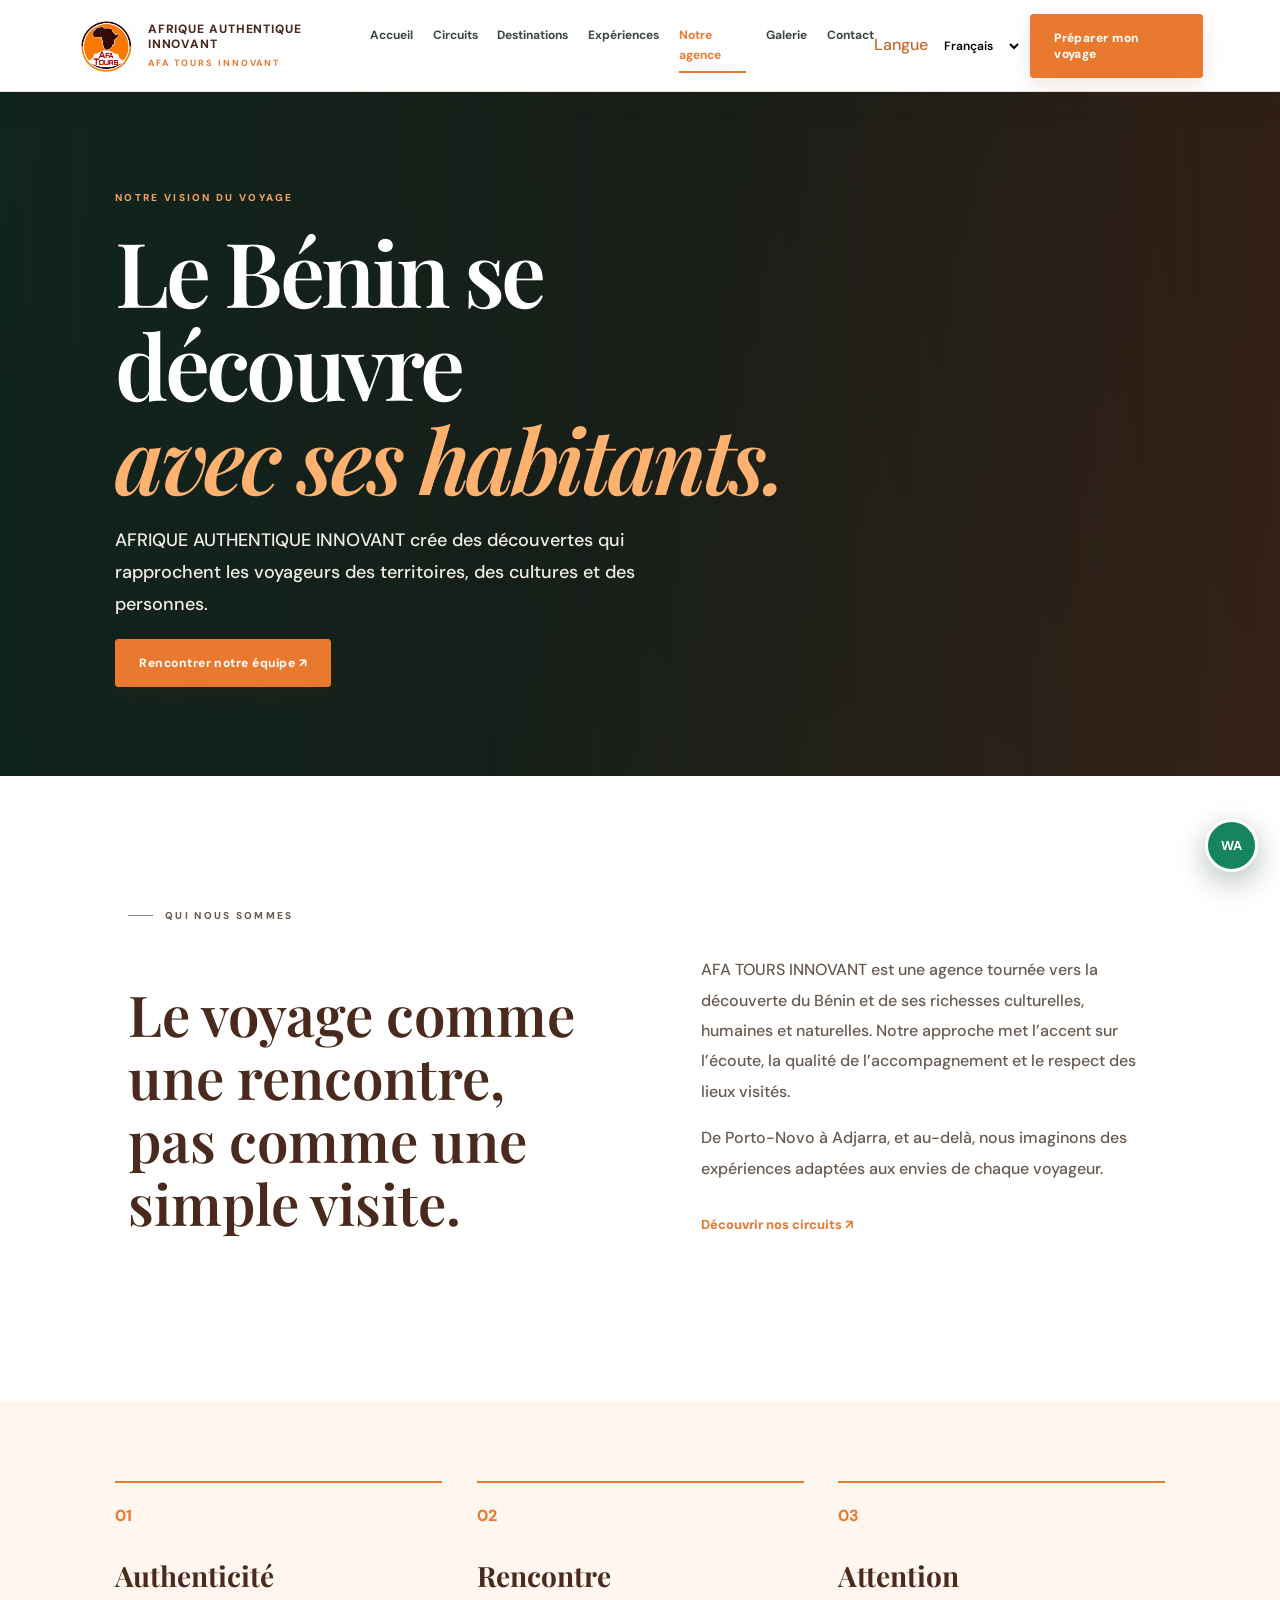
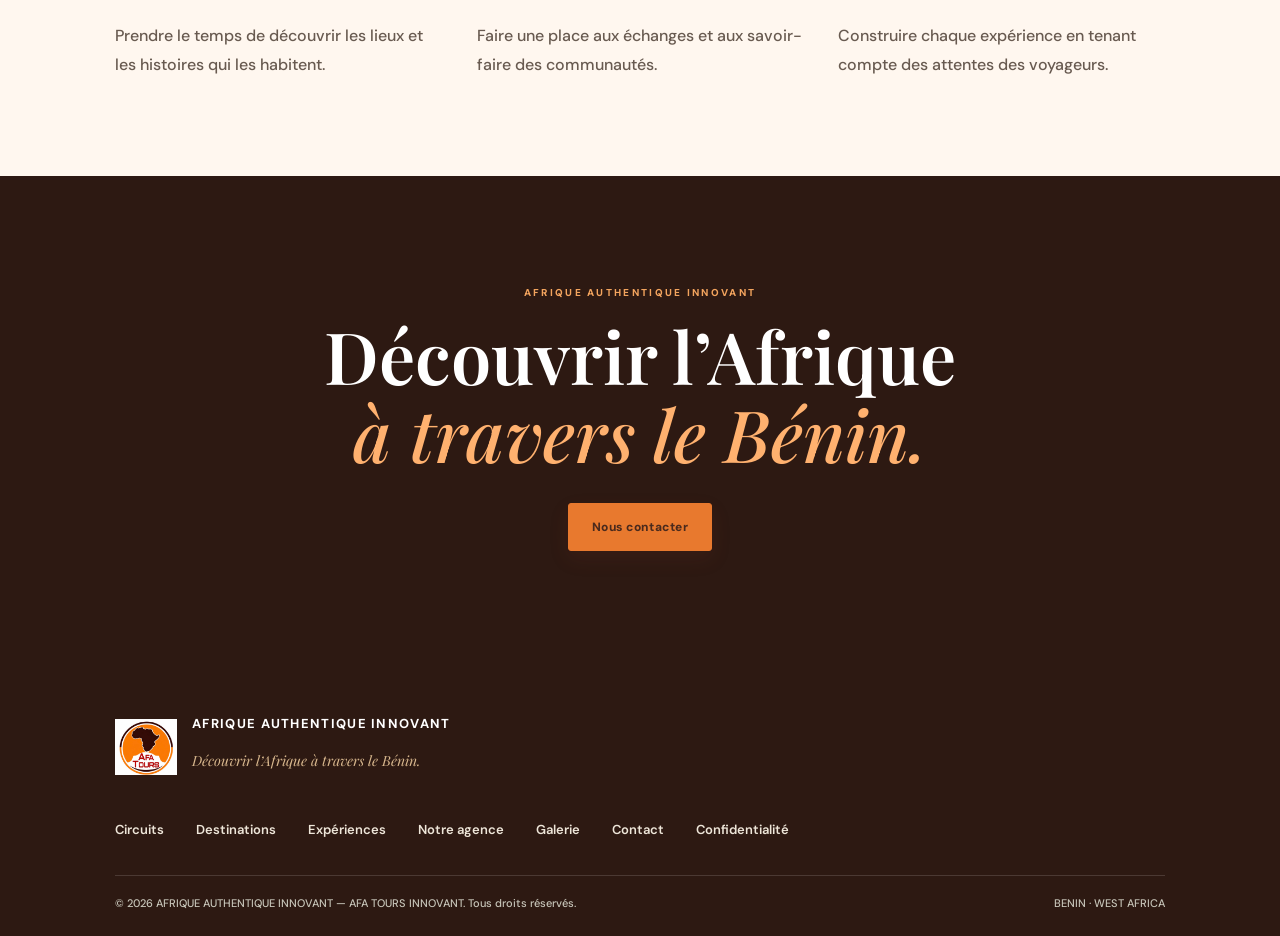
==== about.html @ e7e1a615 "Add persistent language selector to public pages" ====
<!doctype html><html lang="fr"><head><meta charset="utf-8"><meta name="viewport" content="width=device-width,initial-scale=1"><title>Notre agence | AFA TOURS INNOVANT</title><link rel="icon" href="afa-tours-logo.jpg"><link href="https://fonts.googleapis.com/css2?family=DM+Sans:wght@400;500;600;700;800&family=Playfair+Display:wght@500;600;700;800&display=swap" rel="stylesheet"><link rel="stylesheet" href="styles.css"></head><body><header class="site-header"><a class="brand" href="index.html"><img src="afa-tours-logo.jpg" alt="Logo AFRIQUE AUTHENTIQUE INNOVANT"><span><b>AFRIQUE AUTHENTIQUE INNOVANT</b><small>AFA TOURS INNOVANT</small></span></a><button class="menu-toggle" aria-label="Ouvrir le menu" aria-expanded="false">☰</button><nav class="main-nav"><a href="index.html">Accueil</a><a href="circuits.html" >Circuits</a><a href="destinations.html" >Destinations</a><a href="experiences.html" >Expériences</a><a href="about.html" class="active">Notre agence</a><a href="gallery.html" >Galerie</a><a href="contact.html" >Contact</a></nav><div class="header-actions"><label class="language-label" for="language">Langue</label><select id="language" aria-label="Choisir la langue"><option value="fr">Français</option><option value="en">English</option><option value="de">Deutsch</option><option value="es">Español</option><option value="pt">Português</option></select><a class="button button-small" href="contact.html#booking">Préparer mon voyage</a></div></header><main><section class="inner-hero about-hero"><div class="inner-hero-image" style="background-image:url('https://images.unsplash.com/photo-1523805009345-7448845a9e53?auto=format&fit=crop&w=2000&q=90')"></div><div class="inner-hero-overlay"></div><div class="inner-hero-content"><p class="eyebrow">NOTRE VISION DU VOYAGE</p><h1>Le Bénin se découvre<br><em>avec ses habitants.</em></h1><p>AFRIQUE AUTHENTIQUE INNOVANT crée des découvertes qui rapprochent les voyageurs des territoires, des cultures et des personnes.</p><a class="button" href="contact.html">Rencontrer notre équipe ↗</a></div></section><section class="about-story"><div><p class="section-kicker">QUI NOUS SOMMES</p><h2>Le voyage comme une rencontre, pas comme une simple visite.</h2></div><div><p>AFA TOURS INNOVANT est une agence tournée vers la découverte du Bénin et de ses richesses culturelles, humaines et naturelles. Notre approche met l’accent sur l’écoute, la qualité de l’accompagnement et le respect des lieux visités.</p><p>De Porto-Novo à Adjarra, et au-delà, nous imaginons des expériences adaptées aux envies de chaque voyageur.</p><a class="text-link" href="circuits.html">Découvrir nos circuits ↗</a></div></section><section class="values-band"><article><span>01</span><h3>Authenticité</h3><p>Prendre le temps de découvrir les lieux et les histoires qui les habitent.</p></article><article><span>02</span><h3>Rencontre</h3><p>Faire une place aux échanges et aux savoir-faire des communautés.</p></article><article><span>03</span><h3>Attention</h3><p>Construire chaque expérience en tenant compte des attentes des voyageurs.</p></article></section><section class="closing-banner"><p class="eyebrow">AFRIQUE AUTHENTIQUE INNOVANT</p><h2>Découvrir l’Afrique<br><em>à travers le Bénin.</em></h2><a class="button button-light" href="contact.html">Nous contacter</a></section></main><footer class="footer"><div class="footer-brand"><img src="afa-tours-logo.jpg" alt="Logo AFA TOURS"><div><b>AFRIQUE AUTHENTIQUE INNOVANT</b><p>Découvrir l’Afrique à travers le Bénin.</p></div></div><div class="footer-links"><a href="circuits.html">Circuits</a><a href="destinations.html">Destinations</a><a href="experiences.html">Expériences</a><a href="about.html">Notre agence</a><a href="gallery.html">Galerie</a><a href="contact.html">Contact</a><a href="confidentialite.html">Confidentialité</a></div><div class="footer-bottom"><span>© 2026 AFRIQUE AUTHENTIQUE INNOVANT — AFA TOURS INNOVANT. Tous droits réservés.</span><span>BENIN · WEST AFRICA</span></div></footer><a class="floating-whatsapp" href="https://wa.me/2290197165646" target="_blank" rel="noopener" aria-label="WhatsApp">WA</a><script src="language.js"></script><script src="site.js"></script></body></html>
---- styles.css ----
@import url('https://fonts.googleapis.com/css2?family=DM+Sans:wght@400;500;600;700;800&family=Playfair+Display:wght@600;700;800&display=swap');
:root{--orange:#EA8032;--brown:#2F0E09;--red:#B51D27;--cream:#FFF8F0;--ink:#241b17;--muted:#756b64;--line:#eadfd3;--serif:'DM Serif Display',Georgia,serif;--sans:'Manrope',Arial,sans-serif}*{box-sizing:border-box}html{scroll-behavior:smooth}body{margin:0;color:var(--ink);font-family:var(--sans);background:#fff}a{color:inherit;text-decoration:none}.site-header{height:88px;padding:0 6.5%;display:flex;align-items:center;justify-content:space-between;background:#fff;position:sticky;top:0;z-index:20;box-shadow:0 5px 25px #30150a0b}.brand{display:flex;align-items:center;gap:10px}.brand img{width:57px;height:57px;object-fit:contain;border-radius:50%}.brand span{display:grid;line-height:1.05;color:var(--brown);letter-spacing:.07em}.brand b{font-size:15px}.brand small{font-size:10px;color:var(--red);letter-spacing:.24em;margin-top:5px}.main-nav{display:flex;gap:27px;font-size:13px;font-weight:600}.main-nav a:hover,.footer a:hover{color:var(--orange)}.header-actions{display:flex;align-items:center;gap:8px}.header-actions select{border:0;background:#fff;font:600 12px var(--sans);padding:9px 4px;max-width:105px}.language-label{color:var(--orange)}.button{display:inline-flex;justify-content:center;align-items:center;padding:15px 22px;background:var(--orange);color:#fff;border:1px solid var(--orange);font:700 12px var(--sans);letter-spacing:.04em;transition:.2s;cursor:pointer}.button:hover{background:var(--brown);border-color:var(--brown);transform:translateY(-2px)}.button-small{padding:12px 17px}.button-ghost{background:transparent;border-color:#ffffffa8;color:#fff}.button-ghost:hover{color:#fff}.menu-toggle{display:none;background:none;border:0;font-size:25px}.hero{min-height:650px;position:relative;display:flex;align-items:center;padding:80px 9%;color:white;background:#47251a url('https://images.unsplash.com/photo-1516026672322-bc52d61a55d5?auto=format&fit=crop&w=2000&q=85') center 48%/cover no-repeat}.hero-shade{position:absolute;inset:0;background:linear-gradient(90deg,rgba(37,13,7,.88) 0%,rgba(43,19,9,.66) 48%,rgba(43,19,9,.1) 100%)}.hero-content{position:relative;max-width:690px}.eyebrow,.section-kicker{font-size:10px;font-weight:700;letter-spacing:.22em;color:var(--orange)}.hero h1{font:600 clamp(44px,6.4vw,78px)/1.08 var(--serif);margin:22px 0}.hero h1 em,h2 em{font-weight:500;color:var(--orange)}.hero-copy{font-size:16px;line-height:1.8;color:#f4e9df;max-width:520px}.hero-buttons{display:flex;gap:12px;flex-wrap:wrap;margin-top:30px}.hero-note{display:flex;align-items:center;gap:10px;margin-top:42px;font-size:11px;color:#f2dfcf}.dot{width:7px;height:7px;border-radius:50%;background:var(--orange)}.hero-stamp{position:absolute;right:9%;bottom:50px;border:1px solid #ffffff7a;border-radius:50%;width:116px;height:116px;display:flex;flex-direction:column;align-items:center;justify-content:center;transform:rotate(9deg);font-size:13px;letter-spacing:.12em}.hero-stamp b{color:var(--orange);font-size:17px}.hero-stamp small{font-size:8px}.trust-strip{display:flex;justify-content:center;gap:9%;padding:25px 5%;background:var(--brown);color:#fff}.trust-strip div{display:flex;align-items:center;gap:12px;font-size:12px}.trust-strip strong{color:var(--orange);font:italic 22px var(--serif)}.section{padding:105px 9%}.intro{background:var(--cream)}.intro-grid{display:grid;grid-template-columns:1.1fr .9fr;gap:10%;align-items:center;margin-top:22px}.intro h2,.section h2,.experience-copy h2,.booking-intro h2{font:600 clamp(34px,4vw,51px)/1.18 var(--serif);margin:0}.intro-grid p,.section-heading>p,.experience-copy p,.booking-intro>p{font-size:14px;line-height:1.9;color:var(--muted)}.text-link{display:inline-flex;align-items:center;gap:18px;font-size:12px;font-weight:700;color:var(--red);margin-top:14px}.text-link span{font-size:18px}.tours-section{background:#fff}.section-heading{display:flex;justify-content:space-between;align-items:end;gap:30px;margin-bottom:38px}.section-heading h2{margin-top:14px}.section-heading>p{max-width:330px;margin-bottom:4px}.tour-grid{display:grid;grid-template-columns:repeat(3,1fr);gap:22px}.tour-card{background:#fff;border:1px solid var(--line);transition:.25s}.tour-card:hover{transform:translateY(-6px);box-shadow:0 18px 40px #381b1012}.tour-image{height:245px;background-size:cover;background-position:center;position:relative}.image-porto{background-image:url('https://images.unsplash.com/photo-1518005020951-eccb494ad742?auto=format&fit=crop&w=900&q=80')}.image-adjarra{background-image:url('https://images.unsplash.com/photo-1500375592092-40eb2168fd21?auto=format&fit=crop&w=900&q=80')}.image-benin{background-image:url('https://images.unsplash.com/photo-1516026672322-bc52d61a55d5?auto=format&fit=crop&w=900&q=80')}.image-label{position:absolute;bottom:15px;left:16px;background:var(--orange);color:white;padding:8px 12px;font-size:9px;font-weight:700;letter-spacing:.15em}.tour-info{padding:25px}.tour-meta{font-size:9px;color:var(--red);font-weight:700;letter-spacing:.15em}.tour-info h3{font:600 23px/1.25 var(--serif);margin:12px 0}.tour-info p{font-size:12px;line-height:1.8;color:var(--muted);min-height:66px}.notice{font-size:11px;color:#8c8178;margin-top:24px}.experience-band{display:grid;grid-template-columns:1fr 1fr;background:var(--brown);color:#fff;min-height:480px}.experience-photo{background:url('https://images.unsplash.com/photo-1516026672322-bc52d61a55d5?auto=format&fit=crop&w=1200&q=85') center/cover}.experience-copy{padding:85px 12%;align-self:center}.experience-copy h2{margin:18px 0}.experience-copy p{color:#e6d7cc;margin-bottom:28px}.button-light{background:#fff;color:var(--brown);border-color:#fff}.gallery-section{background:var(--cream)}.gallery-grid{display:grid;grid-template-columns:1.2fr .8fr 1fr 1fr;grid-template-rows:210px;gap:13px}.gallery-tile{background-size:cover;background-position:center;position:relative;min-height:200px}.gallery-tile:after{content:'';position:absolute;inset:45% 0 0;background:linear-gradient(transparent,#1d0d08a8)}.gallery-tile span{position:absolute;bottom:15px;left:15px;color:white;font-size:9px;letter-spacing:.13em;z-index:1}.gallery-one{background-image:url('https://images.unsplash.com/photo-1518005020951-eccb494ad742?auto=format&fit=crop&w=700&q=80')}.gallery-two{background-image:url('https://images.unsplash.com/photo-1500375592092-40eb2168fd21?auto=format&fit=crop&w=700&q=80')}.gallery-three{background-image:url('https://images.unsplash.com/photo-1516026672322-bc52d61a55d5?auto=format&fit=crop&w=700&q=80')}.gallery-four{background-image:url('https://images.unsplash.com/photo-1523805009345-7448845a9e53?auto=format&fit=crop&w=700&q=80')}.booking-section{display:grid;grid-template-columns:.9fr 1.1fr;gap:9%;padding:100px 9%;background:#fff}.booking-intro h2{margin:18px 0}.contact-lines{display:grid;gap:11px;margin-top:30px;font-size:13px;font-weight:600}.contact-lines a:hover{color:var(--red)}.booking-form{padding:34px;background:var(--cream);border:1px solid var(--line)}.booking-form h3{font:600 25px var(--serif);margin:0 0 25px}.booking-form label{display:grid;gap:8px;margin-bottom:17px;font-size:11px;font-weight:700}.form-row{display:grid;grid-template-columns:1fr 1fr;gap:14px}.booking-form input,.booking-form select,.booking-form textarea{width:100%;padding:13px;border:1px solid #e6d9cc;background:#fff;font:12px var(--sans);color:var(--ink);border-radius:0}.booking-form input:focus,.booking-form textarea:focus,.booking-form select:focus{outline:1px solid var(--orange)}.submit-button{width:100%;margin:3px 0 13px}.booking-form>small{font-size:10px;line-height:1.6;color:var(--muted)}.footer{background:#210c07;color:#fff;padding:48px 9% 20px}.footer-brand{display:flex;align-items:center;gap:15px}.footer-brand img{width:62px;height:62px;object-fit:contain;border-radius:50%}.footer-brand b{font-size:13px;letter-spacing:.1em}.footer-brand p{font:italic 14px var(--serif);color:#e6c9b5}.footer-links{display:flex;gap:25px;margin:35px 0;font-size:11px}.footer-bottom{border-top:1px solid #ffffff25;padding-top:18px;display:flex;justify-content:space-between;color:#bba99d;font-size:10px}.floating-whatsapp{position:fixed;right:22px;bottom:22px;z-index:15;background:#168b54;color:#fff;width:53px;height:53px;border-radius:50%;display:grid;place-items:center;font-size:13px;font-weight:700;box-shadow:0 5px 18px #0003;border:3px solid #fff}
@media(max-width:900px){.main-nav{gap:13px;font-size:11px}.site-header{padding:0 4%}.section,.booking-section{padding:75px 6%}.hero{padding:70px 7%;min-height:590px}.tour-grid{gap:13px}.tour-info{padding:18px}.tour-info h3{font-size:20px}.gallery-grid{grid-template-columns:1fr 1fr;grid-template-rows:180px 180px}.booking-section{gap:5%}}
@media(max-width:680px){.site-header{height:72px;padding:0 5%}.brand img{width:46px;height:46px}.brand b{font-size:13px}.menu-toggle{display:block;margin-left:auto;margin-right:12px}.main-nav{display:none;position:absolute;top:72px;left:0;right:0;background:#fff;padding:20px 6%;box-shadow:0 12px 20px #0001;flex-direction:column;gap:18px}.main-nav.open{display:flex}.header-actions{gap:4px}.header-actions select{max-width:78px;font-size:10px}.header-actions .button{display:none}.hero{min-height:620px;padding:65px 7%;background-position:58% center}.hero-shade{background:linear-gradient(90deg,rgba(37,13,7,.88),rgba(43,19,9,.43))}.hero h1{font-size:49px}.hero-copy{font-size:14px}.hero-stamp{width:83px;height:83px;right:7%;bottom:22px;font-size:10px}.hero-stamp small{font-size:6px}.trust-strip{gap:14px;justify-content:space-around;padding:20px 4%}.trust-strip div{gap:6px;font-size:9px;max-width:105px}.trust-strip strong{font-size:17px}.section{padding:70px 6%}.intro-grid,.booking-section,.experience-band{grid-template-columns:1fr}.intro-grid{gap:15px}.section-heading{display:block}.section-heading>p{margin-top:15px}.tour-grid{grid-template-columns:1fr}.tour-image{height:230px}.tour-info p{min-height:0}.experience-photo{min-height:260px}.experience-copy{padding:55px 7%}.gallery-grid{grid-template-rows:155px 155px;gap:9px}.booking-section{padding:70px 6%;gap:35px}.booking-form{padding:23px}.form-row{grid-template-columns:1fr;gap:0}.footer{padding:40px 6% 20px}.footer-bottom{gap:15px;flex-direction:column}.footer-links{flex-wrap:wrap}.hero-buttons .button{padding:13px 15px;font-size:10px}}

/* AFA V2 — editorial identity, inspired by Beninese craft and architecture */
.site-header{border-bottom:1px solid #eadfd3}.brand{gap:13px}.brand img{border-radius:0;width:62px;height:62px}.brand b{font-size:12px;letter-spacing:.11em}.brand small{font-size:9px;letter-spacing:.12em;color:var(--orange)}
.hero{min-height:690px;background-position:center 43%;}.hero:before{content:'AFA / BÉNIN';position:absolute;right:7%;top:45px;color:#fff9;font:700 10px var(--sans);letter-spacing:.35em;writing-mode:vertical-rl}.hero h1{font-size:clamp(48px,7vw,92px);letter-spacing:-.045em}.hero h1 em{color:#f2a15e}.section-kicker{color:#9f4028}.button{border-radius:2px}.tour-card{border:0;border-bottom:2px solid var(--orange);background:#fffaf5}.tour-image{height:275px}.tour-info{padding:27px 25px 30px}.tour-info h3{font-size:26px}.experience-band{border-top:7px solid var(--orange)}.gallery-tile{outline:1px solid #fff8;outline-offset:-7px}.booking-form{box-shadow:12px 12px 0 #eadfd3}.booking-no-account{font-size:12px;color:var(--muted);margin:-12px 0 22px}.footer-brand img{border-radius:0}
@media(max-width:680px){.brand img{width:43px;height:43px}.brand b{font-size:10px}.brand small{font-size:8px;letter-spacing:.06em}.hero{min-height:650px}.hero h1{font-size:clamp(44px,12vw,60px)}.booking-form{box-shadow:7px 7px 0 #eadfd3}}

.form-feedback{padding:12px;background:#fff;border-left:3px solid var(--orange);font-size:13px;line-height:1.6;margin:12px 0;color:var(--ink)}.form-feedback[hidden]{display:none}.contribution-form{max-width:760px;margin:35px auto 0}.community-section{background:var(--cream)}.review-grid{display:grid;grid-template-columns:repeat(auto-fit,minmax(230px,1fr));gap:16px}.review-card{background:#fff;padding:24px;border:1px solid var(--line)}.review-stars{color:var(--orange);letter-spacing:.15em}.review-card h3{font:22px var(--serif);margin:10px 0}.review-card p{font-size:13px;line-height:1.8;color:var(--muted)}.review-card small{font-size:11px;font-weight:700}.consent-line{display:flex!important;grid-template-columns:20px 1fr!important;align-items:start;gap:10px!important;line-height:1.6}.consent-line input{width:17px!important;margin:0!important}.media-section{background:#fff}


/* AFA — typographic and editorial refinement */
:root{--sans:'DM Sans',Arial,sans-serif;--serif:'Playfair Display',Georgia,serif;--ink:#241711;--muted:#66594f;--line:#dfd0c1;--cream:#fbf4eb;--orange:#c66a2b;--red:#9d2924;--brown:#29130d}
body{font-family:var(--sans);font-size:16px;font-weight:500;line-height:1.65;color:var(--ink);-webkit-font-smoothing:antialiased}
.main-nav{font-size:14px;font-weight:700;gap:25px}
.brand b{font-size:13px;font-weight:800}.brand small{font-weight:800}
.button{font-size:13px;font-weight:800;letter-spacing:.015em;padding:15px 24px}
.eyebrow,.section-kicker{font-size:11px;font-weight:800;letter-spacing:.16em}
.hero h1{font-weight:700;letter-spacing:-.035em;line-height:1.04}
.hero-copy{font-size:18px;font-weight:500;line-height:1.75}
.intro h2,.section h2,.experience-copy h2,.booking-intro h2{font-weight:700;letter-spacing:-.025em;line-height:1.12}
.intro-grid p,.section-heading>p,.experience-copy p,.booking-intro>p{font-size:16px;font-weight:500;line-height:1.8;color:#55483f}
.tour-info h3{font-weight:700;font-size:25px;line-height:1.22}
.tour-info p{font-size:14px;font-weight:500;line-height:1.75;color:#5e5148}
.text-link{font-size:13px;font-weight:800}
.booking-form label{font-size:13px;font-weight:700}
.booking-form input,.booking-form select,.booking-form textarea{font:15px var(--sans);font-weight:500;padding:14px 15px}
.booking-form h3{font-size:27px;font-weight:700}
.booking-form>small{font-size:12px}
.footer-links{font-size:13px;font-weight:600}
.footer-bottom{font-size:11px}
.section{padding-top:112px;padding-bottom:112px}
.tour-card{border:1px solid #e5d6c8;border-bottom:3px solid var(--orange);box-shadow:0 7px 24px #31170d0a}
.tour-card:hover{box-shadow:0 16px 34px #31170d18}
.hero-shade{background:linear-gradient(90deg,rgba(30,13,8,.88),rgba(30,13,8,.62) 52%,rgba(30,13,8,.14))}
.reviews-heading{display:flex;align-items:end;justify-content:space-between;gap:30px;margin-bottom:34px}
.reviews-heading h2{font-size:clamp(36px,4vw,54px);margin:13px 0 10px}
.reviews-intro{max-width:640px;font-size:16px;line-height:1.75;color:#5d5047;margin:0}
.review-open-button{flex-shrink:0;gap:18px}
.reviews-overview{display:flex;align-items:center;justify-content:space-between;gap:20px;padding:24px 0;border-top:1px solid #d9c8b8;border-bottom:1px solid #d9c8b8;margin-bottom:28px}
.reviews-score{display:flex;align-items:center;gap:18px}
.reviews-score>strong{font:700 42px/1 var(--serif);color:var(--brown)}
.review-stars-large{font-size:21px;letter-spacing:3px;color:#c66a2b;line-height:1.25}
#reviewCount{font-size:13px;color:#66594f;font-weight:600}
.reviews-trust{font-size:13px;color:#66594f;font-weight:600}
.review-grid{display:grid;grid-template-columns:repeat(3,minmax(0,1fr));gap:18px}
.review-card{background:#fff;border:1px solid #e4d8cd;padding:25px 25px 23px;box-shadow:0 5px 18px #29130d08;min-height:230px;display:flex;flex-direction:column}
.review-card .review-stars{font-size:17px;letter-spacing:3px;color:#c66a2b}
.review-card h3{font:700 21px/1.3 var(--serif);margin:13px 0 8px;color:#2c1a12}
.review-card p{font-size:15px;line-height:1.75;color:#4e423a;margin:0 0 20px;white-space:pre-line}
.review-card small{font-size:12px;font-weight:700;color:#6b5a4e;margin-top:auto}
.reviews-empty{grid-column:1/-1;padding:32px 0;color:#6b5a4e;font-size:15px}
.review-dialog{width:min(640px,calc(100% - 28px));max-height:90vh;overflow:auto;border:0;padding:0;background:#fff;color:var(--ink);box-shadow:0 28px 90px #160a0670}
.review-dialog::backdrop{background:#1a0c08b8;backdrop-filter:blur(3px)}
.review-dialog-head{display:flex;justify-content:space-between;align-items:start;padding:28px 32px 20px;border-bottom:1px solid #e7ddd4;background:#fcf7f1}
.review-dialog-head h3{font:700 29px/1.2 var(--serif);margin:9px 0 0}
.dialog-close{border:0;background:transparent;font-size:30px;line-height:1;cursor:pointer;color:#4d3a30}
.review-compose{padding:25px 32px 32px}
.review-prompt{font-size:15px;font-weight:700;margin:0 0 12px}
.rating-picker{display:flex;gap:8px;margin:0 0 23px}
.rating-star{border:0;background:transparent;color:#cfc4ba;font-size:35px;line-height:1;cursor:pointer;padding:2px;transition:color .12s,transform .12s}
.rating-star.active,.rating-star:hover{color:#c66a2b}
.rating-star:hover{transform:scale(1.12)}
.review-compose label{display:grid;gap:7px;margin:0 0 16px;font-size:13px;font-weight:700}
.review-compose input,.review-compose textarea{width:100%;padding:13px 14px;border:1px solid #d9ccc0;background:#fff;font:15px var(--sans);color:var(--ink);border-radius:0}
.review-compose input:focus,.review-compose textarea:focus{outline:2px solid #c66a2b;outline-offset:1px}
.optional-label{font-size:12px;font-weight:500;color:#786a60}
.review-compose .form-row{gap:14px}
.review-privacy-note{font-size:12px;line-height:1.6;color:#6b5d53;margin:0 0 18px}
.review-submit{width:100%}
@media(max-width:900px){.review-grid{grid-template-columns:repeat(2,minmax(0,1fr))}}
@media(max-width:680px){.section{padding-top:76px;padding-bottom:76px}.hero-copy{font-size:16px}.reviews-heading{display:block}.reviews-heading .button{margin-top:20px}.reviews-overview{align-items:flex-start;flex-direction:column}.review-grid{grid-template-columns:1fr}.review-compose{padding:20px}.review-dialog-head{padding:22px 20px 17px}.review-compose .form-row{grid-template-columns:1fr}.review-card{min-height:0}}

/* Consentement média */
.consent-choice{border:1px solid var(--line);padding:16px 18px;margin:18px 0;background:#fff}
.consent-choice legend{font-size:14px;font-weight:800;padding:0 5px}
.consent-choice>label{display:flex;align-items:center;gap:10px;margin:12px 0 0;font-size:14px;font-weight:600}
.consent-choice input{width:17px!important;height:17px;accent-color:var(--orange);margin:0}
.consent-explanation{font-size:12px;line-height:1.6;color:var(--muted)}
#budgetField[hidden]{display:none}
.media-consent-summary{display:flex;flex-wrap:wrap;gap:9px;margin:18px 0}
.media-consent-summary button{border:1px solid var(--line);background:#fff;padding:10px 14px;font:700 12px var(--sans);cursor:pointer}
.media-consent-summary button:hover{border-color:var(--orange);color:var(--red)}

/* AFA TOURS — immersive multi-page design system */
:root{--forest:#153c35;--forest-deep:#0d2925;--clay:#bd5a3b;--sun:#e3a65a;--sand:#f4eee4;--paper:#fffdf9;--ink:#1e2824;--muted:#66716b;--line:#ded8cd;--sans:'DM Sans',Arial,sans-serif;--serif:'Playfair Display',Georgia,serif}
html{scroll-behavior:smooth;scroll-padding-top:100px}
body{font-family:var(--sans);background:var(--paper);color:var(--ink);font-size:16px;line-height:1.65;overflow-x:hidden}
::selection{background:var(--sun);color:var(--forest-deep)}
.site-header{height:92px;padding:0 clamp(22px,6vw,100px);background:rgba(255,253,249,.94);backdrop-filter:blur(18px);border-bottom:1px solid #d9d1c4;box-shadow:0 8px 35px #102c2510;transition:height .3s,padding .3s}
.brand{gap:13px}.brand img{width:58px;height:58px;object-fit:contain}.brand b{font:800 12px/1.25 var(--sans);letter-spacing:.075em;color:var(--forest)}.brand small{font:800 9px var(--sans);letter-spacing:.22em;color:var(--clay);margin-top:5px}
.main-nav{gap:clamp(12px,1.55vw,26px);font-size:12px;font-weight:700;color:#3b4842}.main-nav a{position:relative;padding:12px 0}.main-nav a:after{content:"";position:absolute;left:0;right:100%;bottom:4px;height:2px;background:var(--clay);transition:right .28s}.main-nav a:hover:after,.main-nav a.active:after{right:0}.main-nav a.active{color:var(--forest)}
.button{background:var(--clay);border-color:var(--clay);border-radius:3px;padding:15px 23px;font:800 12px var(--sans);letter-spacing:.04em;box-shadow:0 8px 20px #8e3c281f;transition:transform .3s,background .3s,box-shadow .3s}.button:hover{background:var(--forest);border-color:var(--forest);transform:translateY(-3px);box-shadow:0 12px 28px #153c3533}.button-light{background:var(--paper);border-color:var(--paper);color:var(--forest)}
.hero{min-height:min(790px,calc(100svh - 92px));padding:clamp(70px,9vw,130px) clamp(26px,9vw,150px);background-position:center 48%;isolation:isolate}.hero-shade{background:linear-gradient(90deg,rgba(9,35,30,.88) 0%,rgba(12,42,36,.66) 47%,rgba(12,42,36,.08) 100%)}.hero-content{max-width:760px;animation:heroEnter 1s cubic-bezier(.2,.7,.2,1) both}.eyebrow,.section-kicker{font:800 10px var(--sans);letter-spacing:.23em;color:var(--sun)}.hero h1{font:600 clamp(52px,7.3vw,104px)/1.03 var(--serif);letter-spacing:-.045em;margin:23px 0 20px}.hero h1 em,.section h2 em,.intro h2 em,.experience-copy h2 em,.booking-intro h2 em{color:var(--sun);font-style:italic}.hero-copy{font-size:clamp(16px,1.35vw,19px);line-height:1.8;max-width:580px;color:#f4eee4}.hero-stamp{border-color:#fff8;right:8%;bottom:8%;animation:slowFloat 7s ease-in-out infinite}.trust-strip{background:var(--forest);padding:27px 7%;gap:clamp(25px,7vw,110px)}.trust-strip strong{color:var(--sun)}.section{padding:clamp(76px,9vw,130px) clamp(24px,9vw,150px)}.intro{background:var(--sand)}.intro h2,.section h2,.experience-copy h2,.booking-intro h2{font:600 clamp(38px,4.5vw,66px)/1.12 var(--serif);letter-spacing:-.035em}.intro-grid p,.section-heading>p,.experience-copy p,.booking-intro>p{font-size:16px;line-height:1.9;color:var(--muted)}
.tours-section{background:var(--paper)}.section-heading h2{margin-top:14px}.tour-grid{gap:24px}.tour-card{overflow:hidden;border:1px solid #e3dbcf;border-bottom:3px solid var(--clay);background:white;box-shadow:0 12px 35px #183b3010;transition:transform .5s cubic-bezier(.2,.7,.2,1),box-shadow .5s}.tour-card:hover{transform:translateY(-10px);box-shadow:0 25px 55px #183b3022}.tour-image{height:290px;overflow:hidden;transition:transform .7s}.tour-card:hover .tour-image{background-size:cover}.image-label{background:var(--forest);font-size:10px;letter-spacing:.18em}.tour-info{padding:28px}.tour-meta{color:var(--clay);font-size:10px}.tour-info h3{font:700 26px/1.2 var(--serif);color:var(--forest)}.tour-info p{font-size:14px;line-height:1.8;color:var(--muted)}
.experience-band{background:var(--forest-deep);border:0;min-height:560px}.experience-photo{background-position:center;position:relative}.experience-photo:after{content:"";position:absolute;inset:0;background:linear-gradient(90deg,transparent,rgba(13,41,37,.2))}.experience-copy{padding:clamp(48px,7vw,100px)}.experience-copy h2{font-size:clamp(42px,5vw,70px)}.gallery-section{background:var(--sand)}.gallery-grid{gap:16px;grid-template-rows:clamp(190px,22vw,300px)}.gallery-tile{overflow:hidden;transition:transform .45s,filter .45s}.gallery-tile:hover{transform:translateY(-6px);filter:saturate(1.12)}.gallery-tile:before{content:"";position:absolute;inset:0;background:linear-gradient(140deg,#153c3500,#153c3540);opacity:0;transition:opacity .35s;z-index:1}.gallery-tile:hover:before{opacity:1}
.booking-section{padding:clamp(75px,9vw,120px) clamp(24px,9vw,150px);background:var(--paper);gap:8%}.booking-form{background:#f7f1e8;border:1px solid #e3d9ca;box-shadow:14px 14px 0 #e8ddcd;padding:clamp(24px,3vw,42px)}.booking-form h3{font:700 30px var(--serif);color:var(--forest)}.booking-form label{font-size:12px}.booking-form input,.booking-form select,.booking-form textarea{border:1px solid #d8cfc1;background:#fff;border-radius:3px;font:14px var(--sans);padding:14px}.booking-form input:focus,.booking-form select:focus,.booking-form textarea:focus{outline:2px solid #bd5a3b55;border-color:var(--clay)}
.footer{background:var(--forest-deep);padding:60px clamp(24px,9vw,150px) 24px}.footer-brand b{font-size:13px;letter-spacing:.1em}.footer-brand p{color:#d9b88e}.footer-links{flex-wrap:wrap;gap:20px 32px}.footer-links a{color:#eee6d9}.footer-bottom{border-color:#ffffff24;color:#c7c5b9}
.floating-whatsapp{background:#16845c;box-shadow:0 10px 30px #0d29254d}
.reading-progress{position:fixed;z-index:100;top:0;left:0;width:100%;height:3px;transform-origin:left;background:var(--sun);pointer-events:none}
.back-to-top{position:fixed;right:24px;bottom:92px;z-index:50;width:44px;height:44px;border:0;border-radius:50%;background:var(--forest);color:white;font-size:22px;cursor:pointer;opacity:0;transform:translateY(12px);transition:.3s;pointer-events:none;box-shadow:0 8px 24px #102c2530}.back-to-top.visible{opacity:1;transform:none;pointer-events:auto}
.reveal{opacity:0;transform:translateY(34px);transition:opacity .8s cubic-bezier(.2,.7,.2,1),transform .8s cubic-bezier(.2,.7,.2,1)}.reveal.is-visible{opacity:1;transform:none}.stagger-grid .reveal:nth-child(2){transition-delay:.1s}.stagger-grid .reveal:nth-child(3){transition-delay:.2s}.stagger-grid .reveal:nth-child(4){transition-delay:.3s}
.inner-hero{min-height:620px;height:min(76vh,780px);position:relative;display:flex;align-items:center;overflow:hidden;background:var(--forest-deep);color:white;padding:clamp(40px,9vw,140px)}.inner-hero-image{position:absolute;inset:-3%;background-size:cover;background-position:center;animation:slowZoom 18s ease-in-out infinite alternate}.inner-hero-overlay{position:absolute;inset:0;background:linear-gradient(90deg,rgba(9,35,30,.88),rgba(9,35,30,.55) 55%,rgba(9,35,30,.15))}.inner-hero-content{position:relative;max-width:760px;animation:heroEnter .9s both}.inner-hero h1{font:600 clamp(50px,7vw,92px)/1.04 var(--serif);letter-spacing:-.04em;margin:20px 0}.inner-hero h1 em{color:var(--sun)}.inner-hero-content>p:not(.eyebrow){font-size:18px;line-height:1.8;max-width:600px;color:#f2eee7}.inner-hero-index{position:absolute;right:6%;bottom:45px;writing-mode:vertical-rl;font-size:10px;letter-spacing:.25em;color:#fff9}
.editorial-intro{max-width:1100px;margin:auto;padding:100px 8%;text-align:center}.editorial-intro h2{font:600 clamp(36px,4.4vw,58px)/1.15 var(--serif);color:var(--forest);margin:18px auto;max-width:850px}.editorial-intro>p:last-child{max-width:650px;margin:0 auto;color:var(--muted);line-height:1.8}
.destination-grid-section{padding:40px clamp(24px,8vw,120px) 120px;background:var(--sand)}.destination-grid{display:grid;grid-template-columns:repeat(2,minmax(0,1fr));gap:60px 28px;max-width:1300px;margin:auto}.destination-card{background:var(--paper);box-shadow:0 15px 40px #163b3010}.destination-image{height:clamp(250px,30vw,420px);display:block;background-size:cover;background-position:center;position:relative;overflow:hidden}.destination-image:after{content:"";position:absolute;inset:0;background:linear-gradient(0deg,#0d292580,transparent 45%)}.destination-image span{position:absolute;z-index:1;bottom:20px;left:24px;color:#fff;font:600 34px var(--serif)}.destination-copy{padding:28px 32px 35px}.destination-copy .eyebrow{color:var(--clay);letter-spacing:.1em}.destination-copy h2{font:700 32px var(--serif);color:var(--forest);margin:8px 0}.destination-copy>p:not(.eyebrow){color:var(--muted);font-size:14px;line-height:1.8}
.closing-banner{padding:100px 24px;text-align:center;background:var(--forest);color:white}.closing-banner h2{font:600 clamp(42px,6vw,72px)/1.08 var(--serif);margin:18px 0 30px}.closing-banner h2 em{color:var(--sun)}
.about-story{display:grid;grid-template-columns:1fr 1fr;gap:12%;padding:120px 10%;align-items:center}.about-story h2,.contact-page-grid h2{font:600 clamp(38px,4.4vw,58px)/1.12 var(--serif);color:var(--forest)}.about-story p{color:var(--muted);line-height:1.9}.values-band{display:grid;grid-template-columns:repeat(3,1fr);background:var(--sand);padding:80px 9%;gap:35px}.values-band article{border-top:2px solid var(--clay);padding-top:20px}.values-band article span{color:var(--clay);font-weight:800}.values-band h3{font:700 28px var(--serif);color:var(--forest)}.values-band p{color:var(--muted);line-height:1.8}
.contact-page-grid{display:grid;grid-template-columns:.8fr 1.2fr;gap:9%;padding:110px 9%;align-items:start}.contact-page-grid .button{margin-top:35px}.contact-map-note{text-align:center;background:var(--sand);padding:80px 20px}.contact-map-note h2{font:600 48px var(--serif);color:var(--forest)}
@keyframes heroEnter{from{opacity:0;transform:translateY(28px)}to{opacity:1;transform:translateY(0)}}@keyframes slowZoom{from{transform:scale(1)}to{transform:scale(1.08)}}@keyframes slowFloat{0%,100%{transform:rotate(9deg) translateY(0)}50%{transform:rotate(5deg) translateY(-12px)}}
@media(max-width:1100px){.main-nav{gap:12px;font-size:11px}.brand b{font-size:10px}.brand small{font-size:8px}.header-actions .button{padding:12px 13px;font-size:10px}}
@media(max-width:760px){.site-header{height:76px;padding:0 18px}.brand img{width:45px;height:45px}.brand b{font-size:9px;max-width:190px}.brand small{font-size:7px}.menu-toggle{display:block;margin-left:auto;margin-right:10px;color:var(--forest)}.main-nav{display:none;position:absolute;top:76px;left:0;right:0;background:var(--paper);padding:22px 25px 28px;box-shadow:0 18px 30px #102c2520;flex-direction:column;gap:10px}.main-nav.open{display:flex}.main-nav a{font-size:14px}.header-actions .button{display:none}.hero{min-height:650px;padding:75px 25px}.hero h1{font-size:clamp(48px,12vw,66px)}.hero-copy{font-size:16px}.hero-stamp{width:85px;height:85px;right:22px;bottom:22px;font-size:10px}.trust-strip{gap:14px;padding:20px 14px}.trust-strip div{font-size:9px;max-width:105px;gap:6px}.section{padding:75px 24px}.intro-grid,.booking-section,.experience-band,.about-story,.contact-page-grid{grid-template-columns:1fr}.intro-grid{gap:20px}.section-heading{display:block}.section-heading>p{margin-top:14px}.tour-grid{grid-template-columns:1fr}.tour-image{height:245px}.experience-photo{min-height:290px}.experience-copy{padding:55px 26px}.gallery-grid{grid-template-columns:1fr 1fr;grid-template-rows:160px 160px}.booking-section{padding:75px 24px;gap:35px}.booking-form{padding:23px;box-shadow:7px 7px 0 #e8ddcd}.form-row{grid-template-columns:1fr}.footer{padding:45px 24px 22px}.footer-links{gap:15px 20px}.inner-hero{min-height:600px;height:72svh;padding:40px 25px}.inner-hero h1{font-size:clamp(46px,11vw,65px)}.inner-hero-content>p:not(.eyebrow){font-size:16px}.editorial-intro{padding:75px 25px}.destination-grid-section{padding:25px 20px 75px}.destination-grid{grid-template-columns:1fr;gap:25px}.destination-image{height:270px}.about-story,.contact-page-grid{padding:75px 25px;gap:25px}.values-band{grid-template-columns:1fr;padding:60px 25px;gap:20px}.closing-banner{padding:75px 22px}}
@media(prefers-reduced-motion:reduce){*,*:before,*:after{scroll-behavior:auto!important;animation-duration:.01ms!important;animation-iteration-count:1!important;transition-duration:.01ms!important}.reveal{opacity:1;transform:none}}


/* AFA brand refinement — white, orange and warm brown */
:root{
  --forest:#4a2a1d;
  --forest-deep:#2d1912;
  --clay:#e8792e;
  --sun:#f3a45e;
  --sand:#fff7ef;
  --paper:#ffffff;
  --ink:#2c211b;
  --muted:#685a50;
  --line:#eadfd5;
  --sans:'DM Sans',Arial,sans-serif;
  --serif:'Playfair Display',Georgia,serif;
}
body{background:#fff;color:var(--ink)}
.site-header{background:rgba(255,255,255,.96);border-bottom-color:#eee3d9}
.brand b{color:var(--forest)}
.brand small{color:var(--clay)}
.main-nav a.active{color:var(--clay)}
.main-nav a:after{background:var(--clay)}
.button{background:var(--clay);border-color:var(--clay)}
.button:hover{background:var(--forest-deep);border-color:var(--forest-deep)}
.trust-strip{background:var(--forest-deep)}
.intro,.gallery-section,.booking-form,.destination-grid-section,.values-band{background:var(--sand)}
.tour-card{border-bottom-color:var(--clay)}
.image-label{background:var(--clay)}
.experience-band,.footer,.closing-banner{background:var(--forest-deep)}
.section-kicker,.tour-meta,.text-link{color:var(--clay)}
.hero h1 em,.inner-hero h1 em,.closing-banner h2 em{color:#ffb16f}
.booking-form{border-color:#ead9ca;box-shadow:12px 12px 0 #f1e5da}
.booking-form input:focus,.booking-form textarea:focus,.booking-form select:focus{outline-color:var(--clay);border-color:var(--clay)}
.floating-whatsapp{bottom:28px}
.mobile-quick-nav,.mobile-more-panel,.discovery-nudge{display:none}
@media(max-width:760px){
  body{padding-bottom:calc(72px + env(safe-area-inset-bottom))}
  .site-header{height:70px;padding:0 14px}
  .brand{gap:9px;min-width:0}
  .brand img{width:42px;height:42px}
  .brand b{font-size:9px;letter-spacing:.035em;max-width:170px}
  .brand small{font-size:7px;letter-spacing:.13em}
  .menu-toggle{display:none}
  .main-nav{display:none!important}
  .header-actions{display:none}
  .mobile-quick-nav{
    display:grid;grid-template-columns:repeat(5,minmax(0,1fr));align-items:center;
    position:fixed;left:0;right:0;bottom:0;z-index:120;
    padding:8px 5px calc(8px + env(safe-area-inset-bottom));
    background:rgba(255,255,255,.97);backdrop-filter:blur(18px);
    border-top:1px solid #e9ded4;box-shadow:0 -8px 28px #2d191214;
  }
  .mobile-quick-nav a,.mobile-quick-nav button{
    min-width:0;min-height:48px;display:flex;flex-direction:column;align-items:center;justify-content:center;gap:3px;
    border:0;background:transparent;color:#6a574b;text-decoration:none;
    font:700 9px/1.1 var(--sans);cursor:pointer;padding:3px 1px;
  }
  .mobile-quick-nav .nav-symbol{font-size:18px;line-height:1.15;color:var(--forest)}
  .mobile-quick-nav a[aria-current="page"]{color:var(--clay)}
  .mobile-quick-nav a[aria-current="page"] .nav-symbol{color:var(--clay)}
  .mobile-more-panel{
    display:none;position:fixed;z-index:119;left:12px;right:12px;bottom:calc(72px + env(safe-area-inset-bottom));
    padding:18px;background:#fff;border:1px solid var(--line);border-radius:14px;
    box-shadow:0 18px 55px #2d191233;grid-template-columns:1fr 1fr;gap:7px;
  }
  .mobile-more-panel.open{display:grid;animation:mobilePanelIn .22s ease-out both}
  .mobile-more-panel a{padding:13px 12px;background:var(--sand);border-radius:8px;font-size:13px;font-weight:700;color:var(--forest)}
  .mobile-more-panel a:active{background:#f5dfcd}
  .discovery-nudge{
    display:block;position:fixed;z-index:115;left:14px;right:14px;bottom:calc(84px + env(safe-area-inset-bottom));
    padding:17px 48px 17px 18px;background:#fff;border:1px solid #ead9ca;border-left:4px solid var(--clay);
    border-radius:10px;box-shadow:0 14px 42px #2d191229;opacity:0;transform:translateY(14px);pointer-events:none;
    transition:opacity .3s,transform .3s;
  }
  .discovery-nudge.visible{opacity:1;transform:none;pointer-events:auto}
  .discovery-nudge strong{display:block;font:700 17px var(--serif);color:var(--forest);margin-bottom:3px}
  .discovery-nudge p{margin:0 0 10px;font-size:12px;line-height:1.5;color:var(--muted)}
  .discovery-nudge a{font-size:12px;font-weight:800;color:var(--clay)}
  .discovery-nudge .nudge-close{position:absolute;right:10px;top:8px;border:0;background:transparent;color:var(--muted);font-size:22px;padding:5px;cursor:pointer}
  .floating-whatsapp{right:16px;bottom:calc(86px + env(safe-area-inset-bottom));width:48px;height:48px}
  .back-to-top{right:18px;bottom:calc(145px + env(safe-area-inset-bottom))}
  .hero{min-height:620px;padding:65px 23px}
  .hero h1{font-size:clamp(45px,11.8vw,62px)}
  .hero-copy{font-size:15px;line-height:1.7}
  .inner-hero{min-height:570px;height:70svh}
}
@keyframes mobilePanelIn{from{opacity:0;transform:translateY(8px)}to{opacity:1;transform:translateY(0)}}
@media(prefers-reduced-motion:reduce){.mobile-more-panel.open{animation:none}.discovery-nudge{transition:none}}

/* AFA Motion System v3 — cinematic, restrained and responsive */
:root{--motion-fast:180ms;--motion-medium:420ms;--motion-slow:760ms;--motion-ease:cubic-bezier(.2,.72,.2,1)}
html{scroll-behavior:smooth;scroll-padding-top:110px}body{overflow-x:clip}
.site-header{transition:height .35s var(--motion-ease),box-shadow .35s,background .35s}
.site-header.is-scrolled{height:76px;box-shadow:0 10px 32px #29130d18;background:rgba(255,255,255,.97)}
.site-header.is-scrolled .brand img{width:48px;height:48px;transition:width .35s,height .35s}
.main-nav a{transition:color var(--motion-fast)}
.button{position:relative;overflow:hidden;isolation:isolate}
.button:before{content:"";position:absolute;inset:0 auto 0 -120%;width:70%;background:linear-gradient(105deg,transparent,#ffffff55,transparent);transform:skewX(-18deg);transition:left .7s var(--motion-ease);z-index:-1}
.button:hover:before{left:150%}
.button:focus-visible,.main-nav a:focus-visible,.mobile-quick-nav a:focus-visible{outline:3px solid var(--sun);outline-offset:4px}
.hero,.inner-hero{isolation:isolate;overflow:hidden}.hero-content,.inner-hero-content{z-index:1}
.hero-content>*{animation:afaRise .8s var(--motion-ease) both}
.hero-content .eyebrow{animation-delay:.08s}.hero-content h1{animation-delay:.18s}.hero-content .hero-copy{animation-delay:.29s}.hero-content .hero-buttons{animation-delay:.4s}.hero-content .hero-note{animation-delay:.52s}
.inner-hero-content>*{animation:afaRise .75s var(--motion-ease) both}
.inner-hero-content .eyebrow{animation-delay:.08s}.inner-hero-content h1{animation-delay:.18s}.inner-hero-content>p:not(.eyebrow){animation-delay:.3s}.inner-hero-content .button{animation-delay:.42s}
.reveal{opacity:0;transform:translate3d(0,34px,0);transition:opacity .75s var(--motion-ease),transform .75s var(--motion-ease)}
.reveal.is-visible{opacity:1;transform:translate3d(0,0,0)}
.stagger-grid>.reveal:nth-child(2){transition-delay:.10s}.stagger-grid>.reveal:nth-child(3){transition-delay:.19s}.stagger-grid>.reveal:nth-child(4){transition-delay:.28s}
.tour-card,.destination-card{transform-style:preserve-3d;transition:transform .45s var(--motion-ease),box-shadow .45s,border-color .3s}
.tour-image,.destination-image,.gallery-tile{background-size:cover;background-position:center;transition:background-size .8s,filter .5s}
.tour-image:after,.destination-image:before{content:"";position:absolute;inset:0;pointer-events:none;background:linear-gradient(180deg,transparent 55%,rgba(31,19,12,.22));opacity:.55;transition:opacity .4s}
.tour-card:hover .tour-image:after,.destination-card:hover .destination-image:before{opacity:1}
.tour-card:hover,.destination-card:hover{box-shadow:0 25px 65px #29130d20;border-color:#e8b58f}
.tour-card:hover .image-label{transform:translateY(-3px);transition:transform .35s}.image-label{transition:transform .35s}
.gallery-tile{overflow:hidden}.gallery-tile:hover{filter:saturate(1.13) contrast(1.03)}
.text-link span{display:inline-block;transition:transform .25s var(--motion-ease)}.text-link:hover span{transform:translate(5px,-3px)}
.section-kicker{display:inline-flex;align-items:center;gap:12px}.section-kicker:before{content:"";width:25px;height:1px;background:currentColor;opacity:.75}
.reading-progress{height:3px;background:linear-gradient(90deg,var(--clay),var(--sun));box-shadow:0 1px 8px #e8792e55}
.back-to-top{transition:opacity .3s,transform .3s,background .25s}.back-to-top:hover{background:var(--clay)}
.experience-photo{position:relative;overflow:hidden}.experience-photo:before{content:"";position:absolute;inset:0;background:inherit;background-size:cover;background-position:center;transform:scale(1.04);transition:transform 1.2s var(--motion-ease)}
.experience-band:hover .experience-photo:before{transform:scale(1.1)}
.booking-form{transition:box-shadow .4s,transform .4s}.booking-form:focus-within{box-shadow:14px 14px 0 #e8ddcd,0 24px 55px #29130d12}
.footer-links a{transition:color .2s,transform .2s}.footer-links a:hover{transform:translateY(-2px)}
@keyframes afaRise{from{opacity:0;transform:translate3d(0,24px,0)}to{opacity:1;transform:translate3d(0,0,0)}}
@media(min-width:761px) and (hover:hover) and (pointer:fine){.tour-card:hover{transform:translateY(-8px) rotateX(1deg)}.destination-card:hover{transform:translateY(-7px)}}
@media(min-width:761px) and (max-width:1100px){.tour-grid{grid-template-columns:repeat(2,minmax(0,1fr))}.section{padding-left:6%;padding-right:6%}}
@media(max-width:760px){html{scroll-padding-top:82px}.site-header.is-scrolled{height:66px}.site-header.is-scrolled .brand img{width:40px;height:40px}.hero-content>*,.inner-hero-content>*{animation-duration:.65s}.reveal{transform:translate3d(0,22px,0);transition-duration:.6s}.tour-card:hover,.destination-card:hover{transform:none}.tour-card:active,.destination-card:active{transform:scale(.99)}.booking-form:focus-within{box-shadow:7px 7px 0 #e8ddcd}}
@media(prefers-reduced-motion:reduce){html{scroll-behavior:auto}*,*:before,*:after{animation-duration:.01ms!important;animation-iteration-count:1!important;transition-duration:.01ms!important;scroll-behavior:auto!important}.reveal{opacity:1;transform:none}.hero-content>*,.inner-hero-content>*{animation:none;opacity:1;transform:none}}


/* AFA Motion v4 — visibly responsive on touch screens and desktop */
:root{--motion-pop:cubic-bezier(.16,1,.3,1)}
@keyframes afaHeroGlow{0%{transform:scale(1.12);filter:saturate(.82)}100%{transform:scale(1);filter:saturate(1.08)}}
@keyframes afaFloatIn{0%{opacity:0;transform:translate3d(0,48px,0) scale(.975);filter:blur(5px)}70%{opacity:1;filter:blur(0)}100%{opacity:1;transform:translate3d(0,0,0) scale(1);filter:blur(0)}}
@keyframes afaSoftPulse{0%,100%{box-shadow:0 0 0 0 #e8792e00}50%{box-shadow:0 0 0 9px #e8792e18}}
@keyframes afaShine{0%{transform:translateX(-160%) skewX(-18deg)}100%{transform:translateX(220%) skewX(-18deg)}}
@keyframes afaNavPop{0%{transform:translateY(10px) scale(.94);opacity:.3}100%{transform:translateY(0) scale(1);opacity:1}}
@keyframes afaCardGlow{0%{background-position:0% 50%}100%{background-position:200% 50%}}
.hero .hero-image,.inner-hero .inner-hero-image{animation:afaHeroGlow 1.8s var(--motion-pop) both}
.hero:after,.inner-hero:after{content:"";position:absolute;inset:0;z-index:0;pointer-events:none;background:linear-gradient(110deg,#1c120b22,transparent 48%,#e8792e12);mix-blend-mode:screen}
.reveal{will-change:opacity,transform;transition:opacity .9s var(--motion-pop),transform .9s var(--motion-pop),filter .9s var(--motion-pop);filter:blur(3px)}
.reveal.is-visible{filter:blur(0)}
.tour-card,.destination-card{position:relative}
.tour-card:after,.destination-card:after{content:"";position:absolute;inset:-1px;border-radius:inherit;padding:1px;background:linear-gradient(120deg,transparent,#e8792e88,transparent);background-size:200% 100%;-webkit-mask:linear-gradient(#fff 0 0) content-box,linear-gradient(#fff 0 0);-webkit-mask-composite:xor;mask-composite:exclude;opacity:0;pointer-events:none;transition:opacity .4s}
.tour-card:hover:after,.destination-card:hover:after,.tour-card:focus-within:after,.destination-card:focus-within:after{opacity:1;animation:afaCardGlow 2.4s linear infinite}
.button{transition:transform .25s var(--motion-pop),box-shadow .25s,background .25s}
.button:active{transform:scale(.96)}
.section-heading h2,.editorial-intro h2{ text-wrap:balance}
.mobile-quick-nav a,.mobile-quick-nav button{position:relative;transition:transform .22s var(--motion-pop),color .22s}
.mobile-quick-nav a[aria-current=page]:after{content:"";position:absolute;top:1px;width:22px;height:3px;border-radius:9px;background:var(--clay);animation:afaNavPop .35s both}
.mobile-quick-nav a:active,.mobile-quick-nav button:active{transform:translateY(-4px) scale(.96)}
.mobile-quick-nav .nav-symbol{transition:transform .25s var(--motion-pop)}
.mobile-quick-nav a[aria-current=page] .nav-symbol{transform:translateY(-2px) scale(1.13)}
.mobile-more-panel.open{transform-origin:bottom center}
.discovery-nudge.visible{animation:afaFloatIn .65s var(--motion-pop) both}
.floating-whatsapp{animation:afaSoftPulse 3s ease-in-out infinite}
@media(max-width:760px){
 .hero,.inner-hero{isolation:isolate}
 .hero .hero-content>*{animation:afaFloatIn .85s var(--motion-pop) both}
 .inner-hero .inner-hero-content>*{animation:afaFloatIn .85s var(--motion-pop) both}
 .hero .hero-content>*:nth-child(2),.inner-hero .inner-hero-content>*:nth-child(2){animation-delay:.12s}
 .hero .hero-content>*:nth-child(3),.inner-hero .inner-hero-content>*:nth-child(3){animation-delay:.22s}
 .hero .hero-content>*:nth-child(4),.inner-hero .inner-hero-content>*:nth-child(4){animation-delay:.32s}
 .reveal{transform:translate3d(0,42px,0) scale(.985);filter:blur(4px);transition-duration:.85s}
 .reveal.is-visible{transform:translate3d(0,0,0) scale(1)}
 .stagger-grid>.reveal:nth-child(2){transition-delay:.12s}
 .stagger-grid>.reveal:nth-child(3){transition-delay:.22s}
 .stagger-grid>.reveal:nth-child(4){transition-delay:.32s}
 .tour-card:active,.destination-card:active{transform:scale(.975);box-shadow:0 16px 38px #2d19122a}
 .tour-image,.destination-image{transition:transform .8s var(--motion-pop),filter .5s}
 .tour-card:active .tour-image,.destination-card:active .destination-image{filter:saturate(1.2)}
 .section-kicker:before{width:34px;transition:width .5s}
 .reveal.is-visible .section-kicker:before{width:52px}
 .mobile-quick-nav{animation:afaFloatIn .7s .25s both}
 .mobile-quick-nav a[aria-current=page] .nav-symbol{animation:afaNavPop .45s both}
}
@media(min-width:761px){
 .tour-card:hover .tour-image,.destination-card:hover .destination-image{transform:scale(1.035)}
 .tour-image,.destination-image{transition:transform 1s var(--motion-pop),filter .5s}
 .site-header.is-scrolled{backdrop-filter:blur(16px)}
}
@media(prefers-reduced-motion:reduce){
 .floating-whatsapp{animation:none}
 .reveal{filter:none;will-change:auto}
}
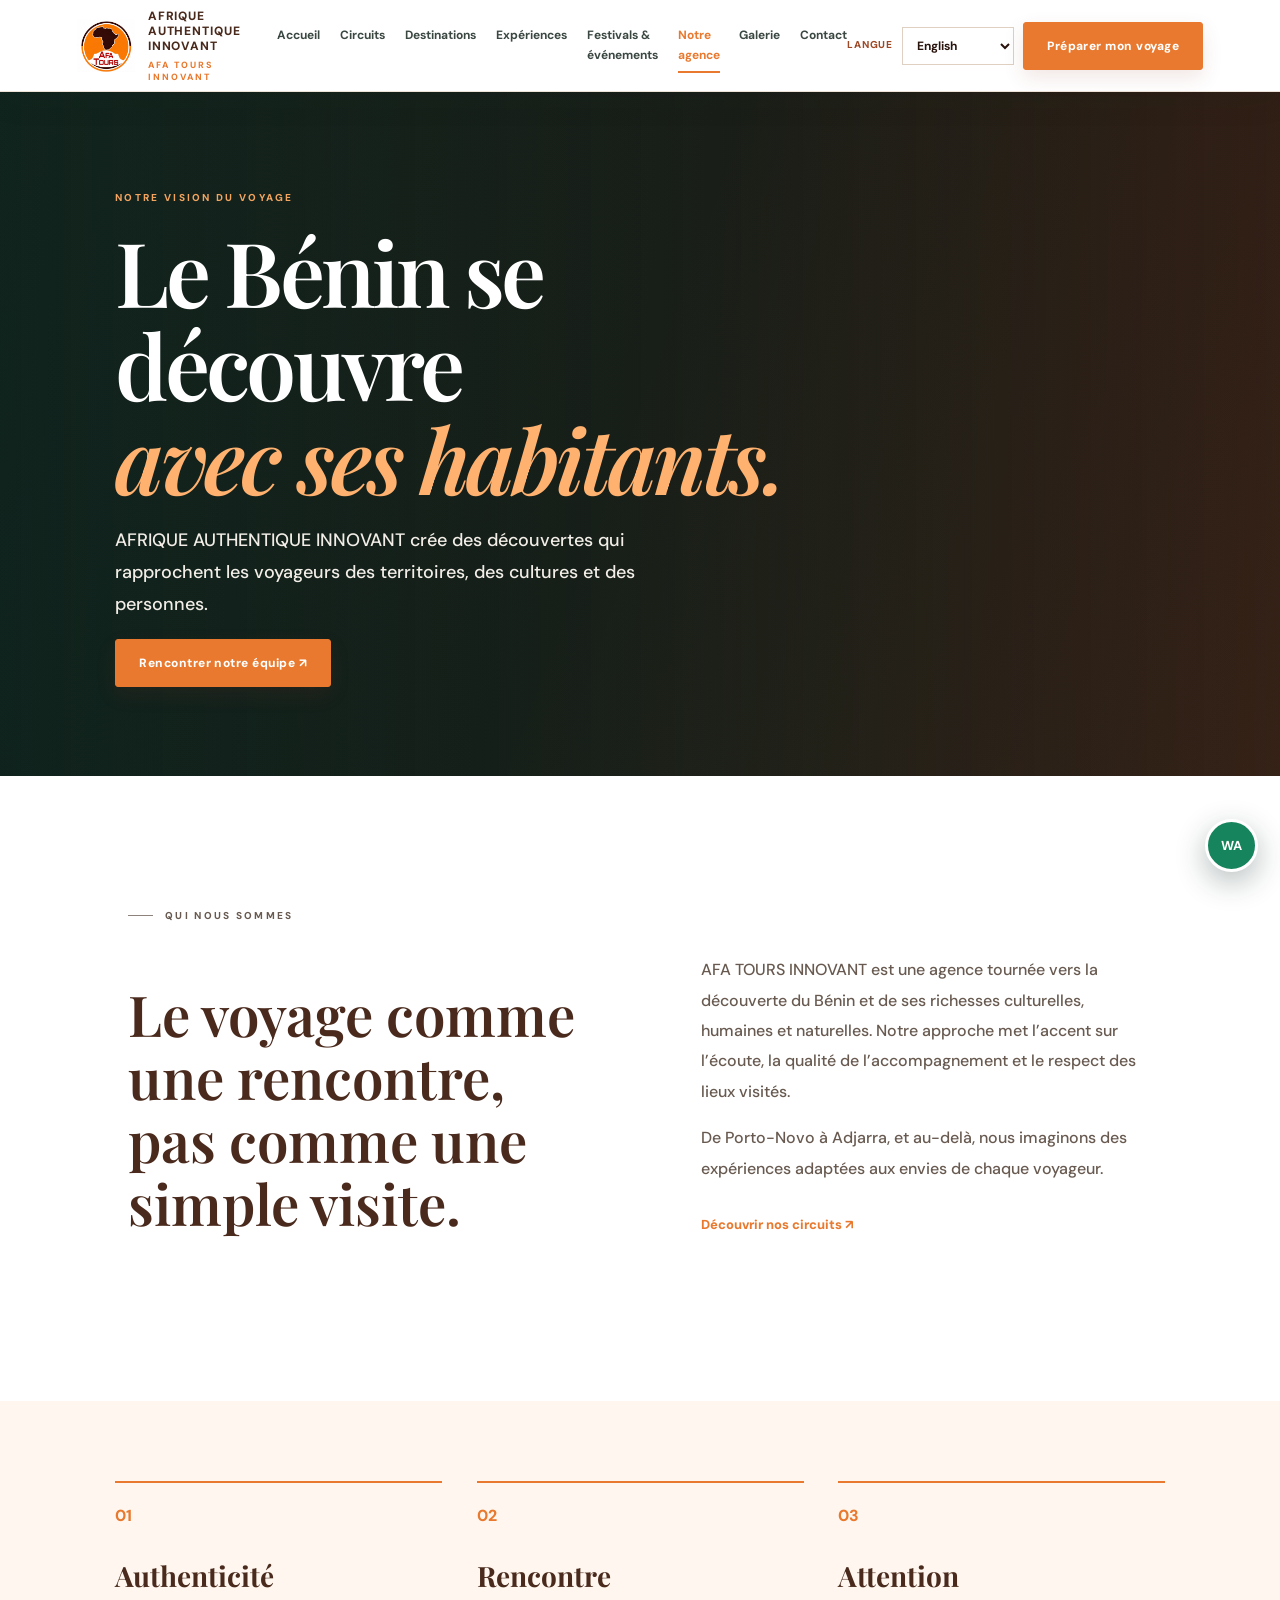
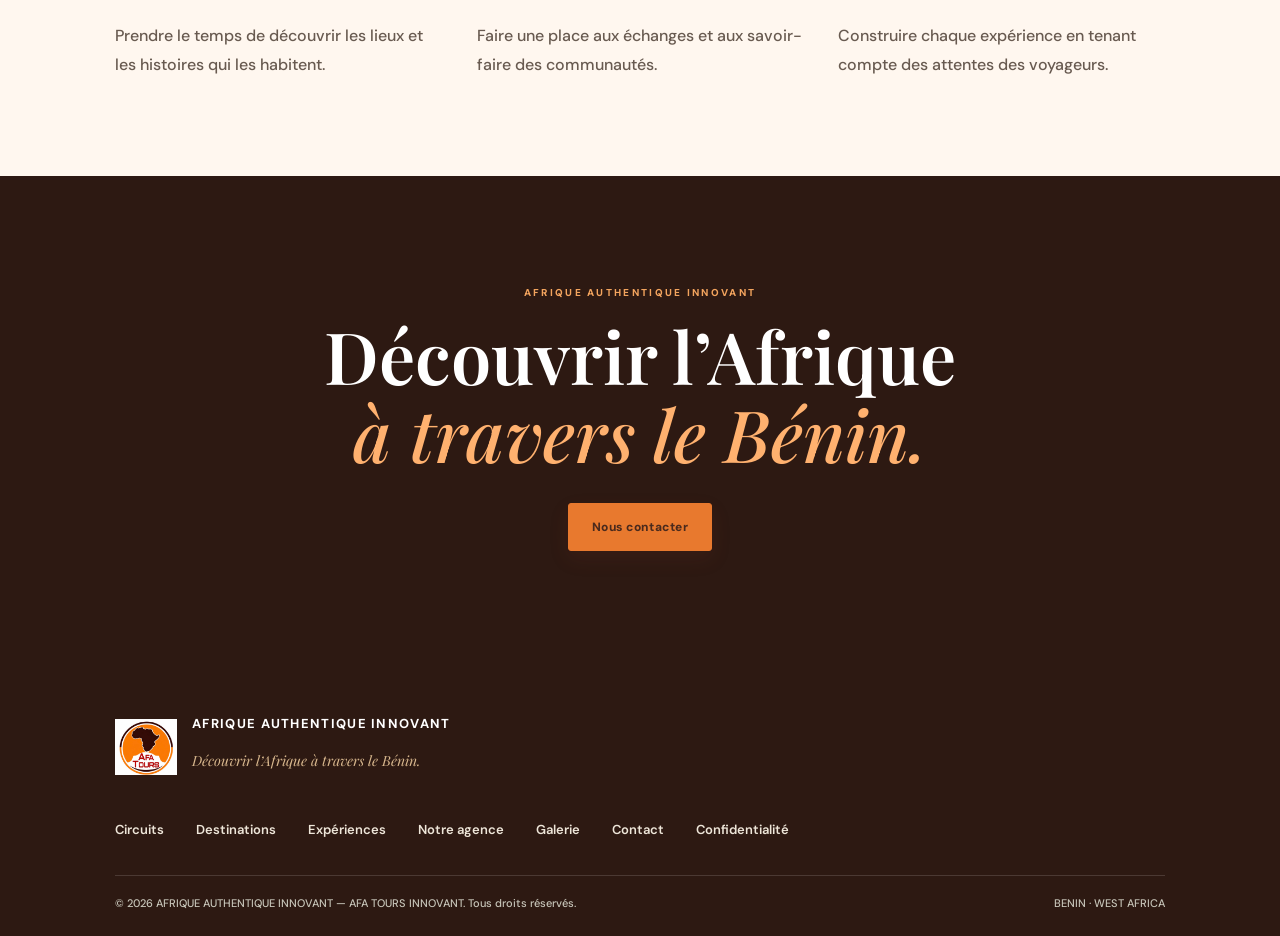
==== commit 2648d91f: "Add festivals and events to site navigation" ====
--- a/about.html
+++ b/about.html
@@ -1 +1 @@
-<!doctype html><html lang="fr"><head><meta charset="utf-8"><meta name="viewport" content="width=device-width,initial-scale=1"><title>Notre agence | AFA TOURS INNOVANT</title><link rel="icon" href="afa-tours-logo.jpg"><link href="https://fonts.googleapis.com/css2?family=DM+Sans:wght@400;500;600;700;800&family=Playfair+Display:wght@500;600;700;800&display=swap" rel="stylesheet"><link rel="stylesheet" href="styles.css"></head><body><header class="site-header"><a class="brand" href="index.html"><img src="afa-tours-logo.jpg" alt="Logo AFRIQUE AUTHENTIQUE INNOVANT"><span><b>AFRIQUE AUTHENTIQUE INNOVANT</b><small>AFA TOURS INNOVANT</small></span></a><button class="menu-toggle" aria-label="Ouvrir le menu" aria-expanded="false">☰</button><nav class="main-nav"><a href="index.html">Accueil</a><a href="circuits.html" >Circuits</a><a href="destinations.html" >Destinations</a><a href="experiences.html" >Expériences</a><a href="about.html" class="active">Notre agence</a><a href="gallery.html" >Galerie</a><a href="contact.html" >Contact</a></nav><div class="header-actions"><label class="language-label" for="language">Langue</label><select id="language" aria-label="Choisir la langue"><option value="fr">Français</option><option value="en">English</option><option value="de">Deutsch</option><option value="es">Español</option><option value="pt">Português</option></select><a class="button button-small" href="contact.html#booking">Préparer mon voyage</a></div></header><main><section class="inner-hero about-hero"><div class="inner-hero-image" style="background-image:url('https://images.unsplash.com/photo-1523805009345-7448845a9e53?auto=format&fit=crop&w=2000&q=90')"></div><div class="inner-hero-overlay"></div><div class="inner-hero-content"><p class="eyebrow">NOTRE VISION DU VOYAGE</p><h1>Le Bénin se découvre<br><em>avec ses habitants.</em></h1><p>AFRIQUE AUTHENTIQUE INNOVANT crée des découvertes qui rapprochent les voyageurs des territoires, des cultures et des personnes.</p><a class="button" href="contact.html">Rencontrer notre équipe ↗</a></div></section><section class="about-story"><div><p class="section-kicker">QUI NOUS SOMMES</p><h2>Le voyage comme une rencontre, pas comme une simple visite.</h2></div><div><p>AFA TOURS INNOVANT est une agence tournée vers la découverte du Bénin et de ses richesses culturelles, humaines et naturelles. Notre approche met l’accent sur l’écoute, la qualité de l’accompagnement et le respect des lieux visités.</p><p>De Porto-Novo à Adjarra, et au-delà, nous imaginons des expériences adaptées aux envies de chaque voyageur.</p><a class="text-link" href="circuits.html">Découvrir nos circuits ↗</a></div></section><section class="values-band"><article><span>01</span><h3>Authenticité</h3><p>Prendre le temps de découvrir les lieux et les histoires qui les habitent.</p></article><article><span>02</span><h3>Rencontre</h3><p>Faire une place aux échanges et aux savoir-faire des communautés.</p></article><article><span>03</span><h3>Attention</h3><p>Construire chaque expérience en tenant compte des attentes des voyageurs.</p></article></section><section class="closing-banner"><p class="eyebrow">AFRIQUE AUTHENTIQUE INNOVANT</p><h2>Découvrir l’Afrique<br><em>à travers le Bénin.</em></h2><a class="button button-light" href="contact.html">Nous contacter</a></section></main><footer class="footer"><div class="footer-brand"><img src="afa-tours-logo.jpg" alt="Logo AFA TOURS"><div><b>AFRIQUE AUTHENTIQUE INNOVANT</b><p>Découvrir l’Afrique à travers le Bénin.</p></div></div><div class="footer-links"><a href="circuits.html">Circuits</a><a href="destinations.html">Destinations</a><a href="experiences.html">Expériences</a><a href="about.html">Notre agence</a><a href="gallery.html">Galerie</a><a href="contact.html">Contact</a><a href="confidentialite.html">Confidentialité</a></div><div class="footer-bottom"><span>© 2026 AFRIQUE AUTHENTIQUE INNOVANT — AFA TOURS INNOVANT. Tous droits réservés.</span><span>BENIN · WEST AFRICA</span></div></footer><a class="floating-whatsapp" href="https://wa.me/2290197165646" target="_blank" rel="noopener" aria-label="WhatsApp">WA</a><script src="language.js"></script><script src="site.js"></script></body></html>+<!doctype html><html lang="fr"><head><meta charset="utf-8"><meta name="viewport" content="width=device-width,initial-scale=1"><title>Notre agence | AFA TOURS INNOVANT</title><link rel="icon" href="afa-tours-logo.jpg"><link href="https://fonts.googleapis.com/css2?family=DM+Sans:wght@400;500;600;700;800&family=Playfair+Display:wght@500;600;700;800&display=swap" rel="stylesheet"><link rel="stylesheet" href="styles.css"></head><body><header class="site-header"><a class="brand" href="index.html"><img src="afa-tours-logo.jpg" alt="Logo AFRIQUE AUTHENTIQUE INNOVANT"><span><b>AFRIQUE AUTHENTIQUE INNOVANT</b><small>AFA TOURS INNOVANT</small></span></a><button class="menu-toggle" aria-label="Ouvrir le menu" aria-expanded="false">☰</button><nav class="main-nav"><a href="index.html">Accueil</a><a href="circuits.html" >Circuits</a><a href="destinations.html" >Destinations</a><a href="experiences.html" >Expériences</a><a href="agenda.html">Festivals &amp; événements</a><a href="about.html" class="active">Notre agence</a><a href="gallery.html" >Galerie</a><a href="contact.html" >Contact</a></nav><div class="header-actions"><label class="language-label" for="language">Langue</label><select id="language" aria-label="Choisir la langue"><option value="fr">Français</option><option value="en">English</option><option value="de">Deutsch</option><option value="es">Español</option><option value="pt">Português</option></select><a class="button button-small" href="contact.html#booking">Préparer mon voyage</a></div></header><main><section class="inner-hero about-hero"><div class="inner-hero-image" style="background-image:url('https://images.unsplash.com/photo-1523805009345-7448845a9e53?auto=format&fit=crop&w=2000&q=90')"></div><div class="inner-hero-overlay"></div><div class="inner-hero-content"><p class="eyebrow">NOTRE VISION DU VOYAGE</p><h1>Le Bénin se découvre<br><em>avec ses habitants.</em></h1><p>AFRIQUE AUTHENTIQUE INNOVANT crée des découvertes qui rapprochent les voyageurs des territoires, des cultures et des personnes.</p><a class="button" href="contact.html">Rencontrer notre équipe ↗</a></div></section><section class="about-story"><div><p class="section-kicker">QUI NOUS SOMMES</p><h2>Le voyage comme une rencontre, pas comme une simple visite.</h2></div><div><p>AFA TOURS INNOVANT est une agence tournée vers la découverte du Bénin et de ses richesses culturelles, humaines et naturelles. Notre approche met l’accent sur l’écoute, la qualité de l’accompagnement et le respect des lieux visités.</p><p>De Porto-Novo à Adjarra, et au-delà, nous imaginons des expériences adaptées aux envies de chaque voyageur.</p><a class="text-link" href="circuits.html">Découvrir nos circuits ↗</a></div></section><section class="values-band"><article><span>01</span><h3>Authenticité</h3><p>Prendre le temps de découvrir les lieux et les histoires qui les habitent.</p></article><article><span>02</span><h3>Rencontre</h3><p>Faire une place aux échanges et aux savoir-faire des communautés.</p></article><article><span>03</span><h3>Attention</h3><p>Construire chaque expérience en tenant compte des attentes des voyageurs.</p></article></section><section class="closing-banner"><p class="eyebrow">AFRIQUE AUTHENTIQUE INNOVANT</p><h2>Découvrir l’Afrique<br><em>à travers le Bénin.</em></h2><a class="button button-light" href="contact.html">Nous contacter</a></section></main><footer class="footer"><div class="footer-brand"><img src="afa-tours-logo.jpg" alt="Logo AFA TOURS"><div><b>AFRIQUE AUTHENTIQUE INNOVANT</b><p>Découvrir l’Afrique à travers le Bénin.</p></div></div><div class="footer-links"><a href="circuits.html">Circuits</a><a href="destinations.html">Destinations</a><a href="experiences.html">Expériences</a><a href="about.html">Notre agence</a><a href="gallery.html">Galerie</a><a href="contact.html">Contact</a><a href="confidentialite.html">Confidentialité</a></div><div class="footer-bottom"><span>© 2026 AFRIQUE AUTHENTIQUE INNOVANT — AFA TOURS INNOVANT. Tous droits réservés.</span><span>BENIN · WEST AFRICA</span></div></footer><a class="floating-whatsapp" href="https://wa.me/2290197165646" target="_blank" rel="noopener" aria-label="WhatsApp">WA</a><script src="language.js"></script><script src="site.js"></script></body></html>
--- a/styles.css
+++ b/styles.css
@@ -297,3 +297,24 @@
  .floating-whatsapp{animation:none}
  .reveal{filter:none;will-change:auto}
 }
+
+/* Persistent language control across all public pages */
+.header-actions{display:flex;align-items:center;gap:9px;flex-shrink:0}.header-actions select{border:1px solid #dfd0c1;background:#fff;color:#29130d;padding:9px 10px;min-width:112px;font:700 12px 'DM Sans',Arial,sans-serif;cursor:pointer}.language-label{font-size:10px;font-weight:800;letter-spacing:.08em;color:#9d4926;text-transform:uppercase}.goog-te-banner-frame,.goog-te-gadget,.goog-te-balloon-frame{display:none!important}body{top:0!important}#google_translate_element{display:none!important}.skiptranslate{display:none!important}
+@media(max-width:680px){.site-header{gap:6px}.header-actions{display:flex!important;margin-left:0}.header-actions select{min-width:90px;max-width:100px;padding:8px 5px;font-size:11px}.header-actions .button{display:none!important}.language-label{display:none}}
+
+/* Multi-circuit selection */
+.circuit-pick{display:block;margin-top:12px;border:1px solid #b86b3d;background:transparent;color:#8f492b;padding:10px 14px;border-radius:3px;font:700 12px 'DM Sans',sans-serif;cursor:pointer}.circuit-pick.is-selected{background:#173f36;color:#fff;border-color:#173f36}.circuit-selection-bar{position:fixed;z-index:80;left:50%;bottom:18px;transform:translate(-50%,150%);width:min(920px,calc(100% - 28px));padding:14px 18px;background:#fff;border:1px solid #e7d9ce;box-shadow:0 14px 45px #20130f24;border-radius:12px;display:flex;align-items:center;justify-content:space-between;gap:18px;transition:transform .35s ease}.circuit-selection-bar.has-selection{transform:translate(-50%,0)}.circuit-selection-summary{display:flex;flex-direction:column;gap:4px;min-width:0}.circuit-selection-count{font-size:14px;color:#183f36}.circuit-selection-names{font-size:11px;color:#75685f;max-width:540px;white-space:nowrap;overflow:hidden;text-overflow:ellipsis}.circuit-selection-bar .button{white-space:nowrap}@media(max-width:640px){.circuit-selection-bar{align-items:stretch;flex-direction:column;gap:8px;padding:12px}.circuit-selection-bar .button{width:100%;text-align:center;justify-content:center}.circuit-selection-names{max-width:100%}}
+.booking-circuit-options{display:grid;grid-template-columns:repeat(2,minmax(0,1fr));gap:9px 14px;padding:14px;border:1px solid #e5d9d0;border-radius:8px}.booking-circuit-options label{display:flex;align-items:flex-start;gap:9px;font-size:13px;line-height:1.4}.booking-circuit-options input{margin-top:3px;accent-color:#17443a}@media(max-width:560px){.booking-circuit-options{grid-template-columns:1fr}}
+
+/* Easier destination-led selection and persistent booking summary */
+.destination-circuit-panel{margin-top:14px;padding:16px;background:#fbf7f2;border:1px solid #ead9ca;border-radius:8px;animation:afaRise .35s ease both}
+.destination-circuit-option{display:flex;justify-content:space-between;align-items:center;gap:16px;padding:12px 0;border-bottom:1px solid #e8d9cc}
+.destination-circuit-option:last-child{border-bottom:0}.destination-circuit-option p{margin:6px 0;font-size:13px;line-height:1.5}.destination-circuit-option small{color:#8b5a3d;font-weight:700}
+.destination-circuit-option .circuit-pick{flex-shrink:0;margin:0}
+.selected-circuit-item{display:flex;align-items:center;justify-content:space-between;gap:12px;padding:10px 12px;background:#fbf7f2;border:1px solid #ead9ca;border-radius:7px}
+.selected-circuit-item button{border:0;background:transparent;color:#9a4b2b;text-decoration:underline;cursor:pointer;font:600 12px 'DM Sans',sans-serif}
+.selection-browse-links{margin:12px 0 0}.selection-browse-links a{margin-right:8px}
+@media(max-width:600px){.destination-circuit-option{align-items:flex-start;flex-direction:column}.destination-circuit-option .circuit-pick{width:100%}.selected-circuit-item{align-items:flex-start}}
+
+/* Shared catalog cards — synchronized homepage and circuit details */
+.tour-card-image-link{display:block;color:inherit}.tour-facts{display:flex;justify-content:space-between;gap:12px;flex-wrap:wrap;margin:14px 0 4px;font-size:12px;color:#75452e}.tour-facts strong{font-weight:800}.tour-facts span{font-weight:700}.all-tours-link{text-align:center;margin:30px 0 0}.all-tours-link .button{background:#fff;color:var(--brown);border-color:var(--orange)}.destination-card[id]{scroll-margin-top:110px}
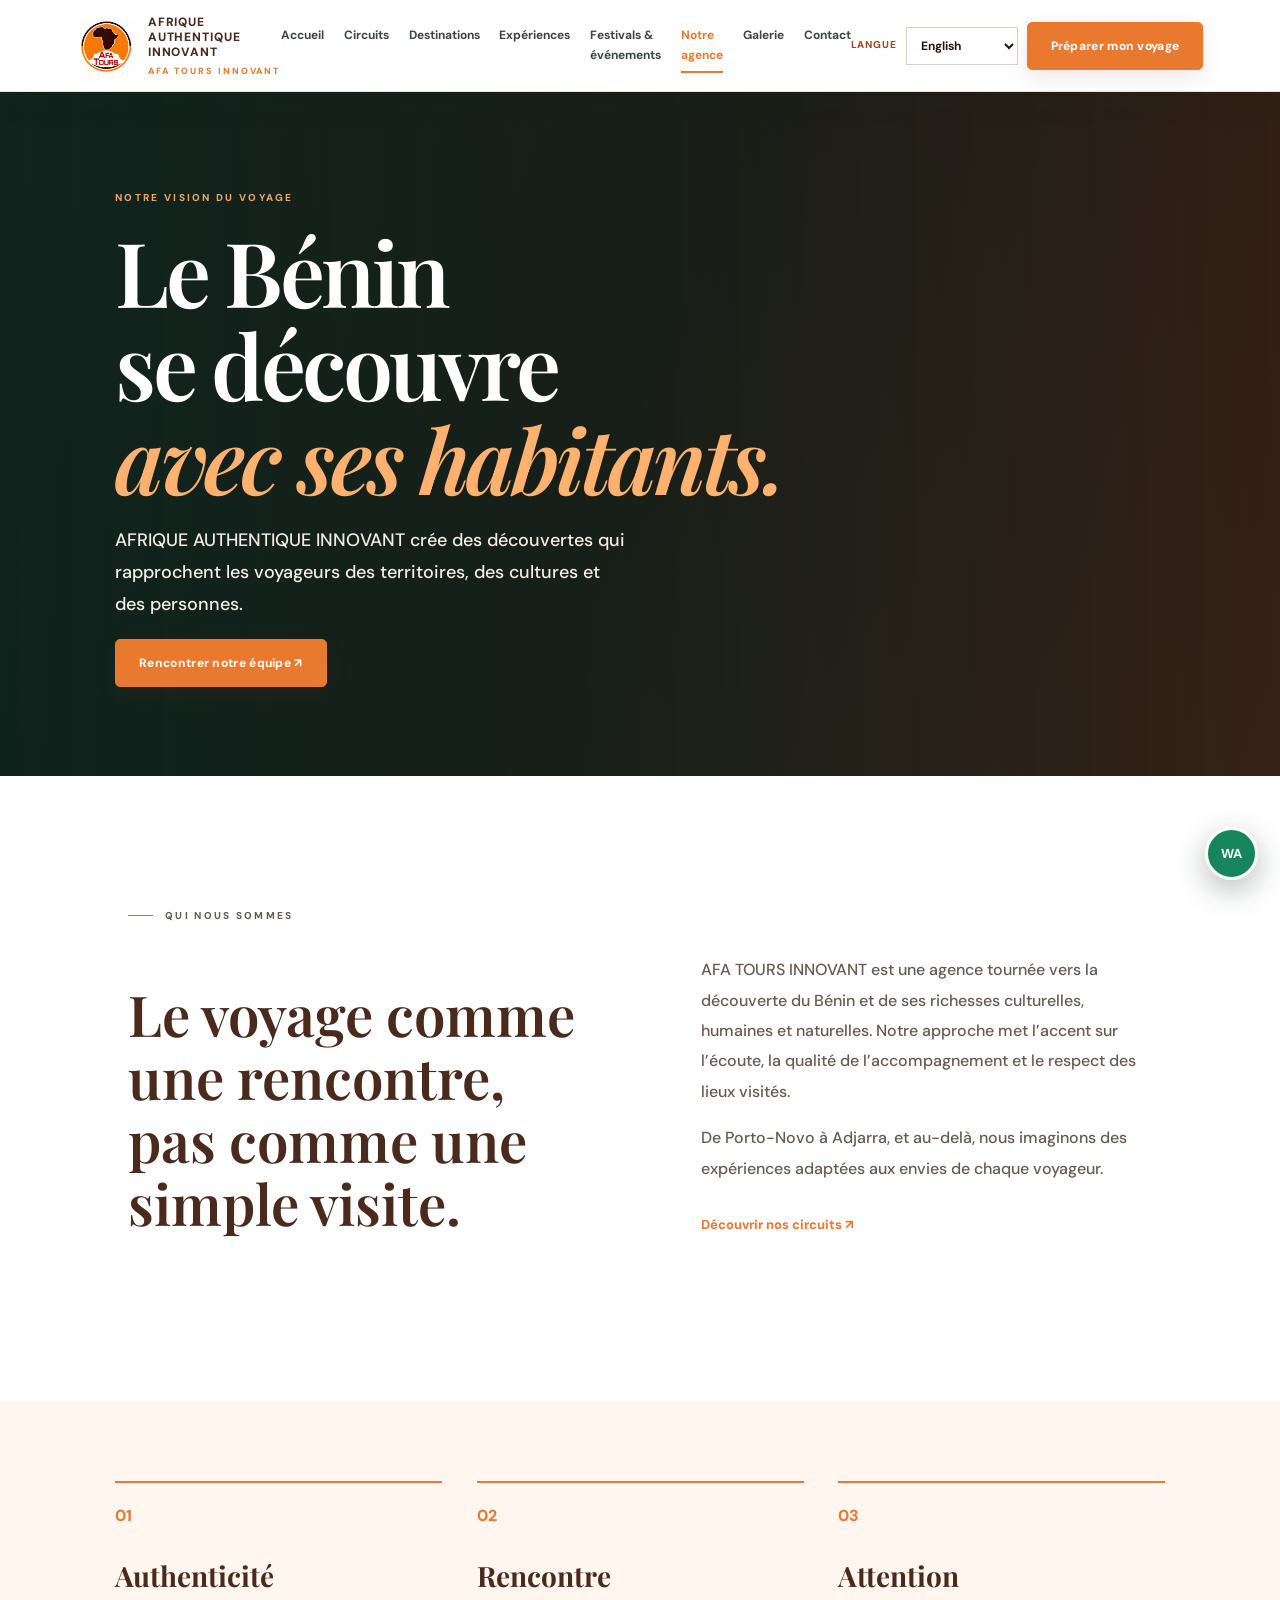
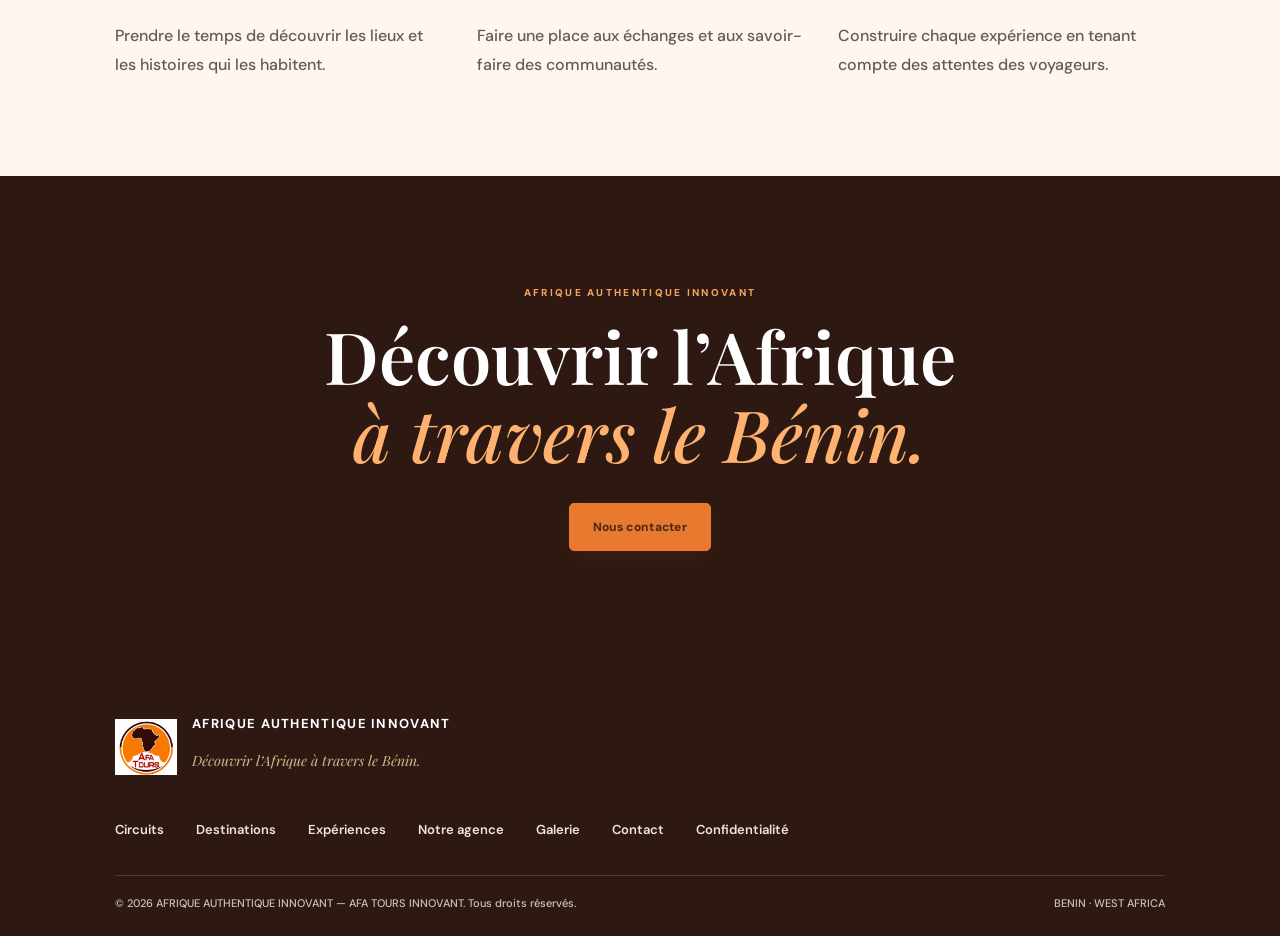
==== commit c44b8dce: "Load the responsive visual enhancement layer" ====
--- a/about.html
+++ b/about.html
@@ -1 +1 @@
-<!doctype html><html lang="fr"><head><meta charset="utf-8"><meta name="viewport" content="width=device-width,initial-scale=1"><title>Notre agence | AFA TOURS INNOVANT</title><link rel="icon" href="afa-tours-logo.jpg"><link href="https://fonts.googleapis.com/css2?family=DM+Sans:wght@400;500;600;700;800&family=Playfair+Display:wght@500;600;700;800&display=swap" rel="stylesheet"><link rel="stylesheet" href="styles.css"></head><body><header class="site-header"><a class="brand" href="index.html"><img src="afa-tours-logo.jpg" alt="Logo AFRIQUE AUTHENTIQUE INNOVANT"><span><b>AFRIQUE AUTHENTIQUE INNOVANT</b><small>AFA TOURS INNOVANT</small></span></a><button class="menu-toggle" aria-label="Ouvrir le menu" aria-expanded="false">☰</button><nav class="main-nav"><a href="index.html">Accueil</a><a href="circuits.html" >Circuits</a><a href="destinations.html" >Destinations</a><a href="experiences.html" >Expériences</a><a href="agenda.html">Festivals &amp; événements</a><a href="about.html" class="active">Notre agence</a><a href="gallery.html" >Galerie</a><a href="contact.html" >Contact</a></nav><div class="header-actions"><label class="language-label" for="language">Langue</label><select id="language" aria-label="Choisir la langue"><option value="fr">Français</option><option value="en">English</option><option value="de">Deutsch</option><option value="es">Español</option><option value="pt">Português</option></select><a class="button button-small" href="contact.html#booking">Préparer mon voyage</a></div></header><main><section class="inner-hero about-hero"><div class="inner-hero-image" style="background-image:url('https://images.unsplash.com/photo-1523805009345-7448845a9e53?auto=format&fit=crop&w=2000&q=90')"></div><div class="inner-hero-overlay"></div><div class="inner-hero-content"><p class="eyebrow">NOTRE VISION DU VOYAGE</p><h1>Le Bénin se découvre<br><em>avec ses habitants.</em></h1><p>AFRIQUE AUTHENTIQUE INNOVANT crée des découvertes qui rapprochent les voyageurs des territoires, des cultures et des personnes.</p><a class="button" href="contact.html">Rencontrer notre équipe ↗</a></div></section><section class="about-story"><div><p class="section-kicker">QUI NOUS SOMMES</p><h2>Le voyage comme une rencontre, pas comme une simple visite.</h2></div><div><p>AFA TOURS INNOVANT est une agence tournée vers la découverte du Bénin et de ses richesses culturelles, humaines et naturelles. Notre approche met l’accent sur l’écoute, la qualité de l’accompagnement et le respect des lieux visités.</p><p>De Porto-Novo à Adjarra, et au-delà, nous imaginons des expériences adaptées aux envies de chaque voyageur.</p><a class="text-link" href="circuits.html">Découvrir nos circuits ↗</a></div></section><section class="values-band"><article><span>01</span><h3>Authenticité</h3><p>Prendre le temps de découvrir les lieux et les histoires qui les habitent.</p></article><article><span>02</span><h3>Rencontre</h3><p>Faire une place aux échanges et aux savoir-faire des communautés.</p></article><article><span>03</span><h3>Attention</h3><p>Construire chaque expérience en tenant compte des attentes des voyageurs.</p></article></section><section class="closing-banner"><p class="eyebrow">AFRIQUE AUTHENTIQUE INNOVANT</p><h2>Découvrir l’Afrique<br><em>à travers le Bénin.</em></h2><a class="button button-light" href="contact.html">Nous contacter</a></section></main><footer class="footer"><div class="footer-brand"><img src="afa-tours-logo.jpg" alt="Logo AFA TOURS"><div><b>AFRIQUE AUTHENTIQUE INNOVANT</b><p>Découvrir l’Afrique à travers le Bénin.</p></div></div><div class="footer-links"><a href="circuits.html">Circuits</a><a href="destinations.html">Destinations</a><a href="experiences.html">Expériences</a><a href="about.html">Notre agence</a><a href="gallery.html">Galerie</a><a href="contact.html">Contact</a><a href="confidentialite.html">Confidentialité</a></div><div class="footer-bottom"><span>© 2026 AFRIQUE AUTHENTIQUE INNOVANT — AFA TOURS INNOVANT. Tous droits réservés.</span><span>BENIN · WEST AFRICA</span></div></footer><a class="floating-whatsapp" href="https://wa.me/2290197165646" target="_blank" rel="noopener" aria-label="WhatsApp">WA</a><script src="language.js"></script><script src="site.js"></script></body></html>+<!doctype html><html lang="fr"><head><meta charset="utf-8"><meta name="viewport" content="width=device-width,initial-scale=1"><title>Notre agence | AFA TOURS INNOVANT</title><link rel="icon" href="afa-tours-logo.jpg"><link href="https://fonts.googleapis.com/css2?family=DM+Sans:wght@400;500;600;700;800&family=Playfair+Display:wght@500;600;700;800&display=swap" rel="stylesheet"><link rel="stylesheet" href="styles.css"><link rel="stylesheet" href="motion-plus.css"></head><body><header class="site-header"><a class="brand" href="index.html"><img src="afa-tours-logo.jpg" alt="Logo AFRIQUE AUTHENTIQUE INNOVANT"><span><b>AFRIQUE AUTHENTIQUE INNOVANT</b><small>AFA TOURS INNOVANT</small></span></a><button class="menu-toggle" aria-label="Ouvrir le menu" aria-expanded="false">☰</button><nav class="main-nav"><a href="index.html">Accueil</a><a href="circuits.html" >Circuits</a><a href="destinations.html" >Destinations</a><a href="experiences.html" >Expériences</a><a href="agenda.html">Festivals &amp; événements</a><a href="about.html" class="active">Notre agence</a><a href="gallery.html" >Galerie</a><a href="contact.html" >Contact</a></nav><div class="header-actions"><label class="language-label" for="language">Langue</label><select id="language" aria-label="Choisir la langue"><option value="fr">Français</option><option value="en">English</option><option value="de">Deutsch</option><option value="es">Español</option><option value="pt">Português</option></select><a class="button button-small" href="contact.html#booking">Préparer mon voyage</a></div></header><main><section class="inner-hero about-hero"><div class="inner-hero-image" style="background-image:url('https://images.unsplash.com/photo-1523805009345-7448845a9e53?auto=format&fit=crop&w=2000&q=90')"></div><div class="inner-hero-overlay"></div><div class="inner-hero-content"><p class="eyebrow">NOTRE VISION DU VOYAGE</p><h1>Le Bénin se découvre<br><em>avec ses habitants.</em></h1><p>AFRIQUE AUTHENTIQUE INNOVANT crée des découvertes qui rapprochent les voyageurs des territoires, des cultures et des personnes.</p><a class="button" href="contact.html">Rencontrer notre équipe ↗</a></div></section><section class="about-story"><div><p class="section-kicker">QUI NOUS SOMMES</p><h2>Le voyage comme une rencontre, pas comme une simple visite.</h2></div><div><p>AFA TOURS INNOVANT est une agence tournée vers la découverte du Bénin et de ses richesses culturelles, humaines et naturelles. Notre approche met l’accent sur l’écoute, la qualité de l’accompagnement et le respect des lieux visités.</p><p>De Porto-Novo à Adjarra, et au-delà, nous imaginons des expériences adaptées aux envies de chaque voyageur.</p><a class="text-link" href="circuits.html">Découvrir nos circuits ↗</a></div></section><section class="values-band"><article><span>01</span><h3>Authenticité</h3><p>Prendre le temps de découvrir les lieux et les histoires qui les habitent.</p></article><article><span>02</span><h3>Rencontre</h3><p>Faire une place aux échanges et aux savoir-faire des communautés.</p></article><article><span>03</span><h3>Attention</h3><p>Construire chaque expérience en tenant compte des attentes des voyageurs.</p></article></section><section class="closing-banner"><p class="eyebrow">AFRIQUE AUTHENTIQUE INNOVANT</p><h2>Découvrir l’Afrique<br><em>à travers le Bénin.</em></h2><a class="button button-light" href="contact.html">Nous contacter</a></section></main><footer class="footer"><div class="footer-brand"><img src="afa-tours-logo.jpg" alt="Logo AFA TOURS"><div><b>AFRIQUE AUTHENTIQUE INNOVANT</b><p>Découvrir l’Afrique à travers le Bénin.</p></div></div><div class="footer-links"><a href="circuits.html">Circuits</a><a href="destinations.html">Destinations</a><a href="experiences.html">Expériences</a><a href="about.html">Notre agence</a><a href="gallery.html">Galerie</a><a href="contact.html">Contact</a><a href="confidentialite.html">Confidentialité</a></div><div class="footer-bottom"><span>© 2026 AFRIQUE AUTHENTIQUE INNOVANT — AFA TOURS INNOVANT. Tous droits réservés.</span><span>BENIN · WEST AFRICA</span></div></footer><a class="floating-whatsapp" href="https://wa.me/2290197165646" target="_blank" rel="noopener" aria-label="WhatsApp">WA</a><script src="language.js"></script><script src="site.js"></script><script src="motion-plus.js" defer></script></body></html>
--- a/styles.css
+++ b/styles.css
@@ -1,7 +1,7 @@
 @import url('https://fonts.googleapis.com/css2?family=DM+Sans:wght@400;500;600;700;800&family=Playfair+Display:wght@600;700;800&display=swap');
 :root{--orange:#EA8032;--brown:#2F0E09;--red:#B51D27;--cream:#FFF8F0;--ink:#241b17;--muted:#756b64;--line:#eadfd3;--serif:'DM Serif Display',Georgia,serif;--sans:'Manrope',Arial,sans-serif}*{box-sizing:border-box}html{scroll-behavior:smooth}body{margin:0;color:var(--ink);font-family:var(--sans);background:#fff}a{color:inherit;text-decoration:none}.site-header{height:88px;padding:0 6.5%;display:flex;align-items:center;justify-content:space-between;background:#fff;position:sticky;top:0;z-index:20;box-shadow:0 5px 25px #30150a0b}.brand{display:flex;align-items:center;gap:10px}.brand img{width:57px;height:57px;object-fit:contain;border-radius:50%}.brand span{display:grid;line-height:1.05;color:var(--brown);letter-spacing:.07em}.brand b{font-size:15px}.brand small{font-size:10px;color:var(--red);letter-spacing:.24em;margin-top:5px}.main-nav{display:flex;gap:27px;font-size:13px;font-weight:600}.main-nav a:hover,.footer a:hover{color:var(--orange)}.header-actions{display:flex;align-items:center;gap:8px}.header-actions select{border:0;background:#fff;font:600 12px var(--sans);padding:9px 4px;max-width:105px}.language-label{color:var(--orange)}.button{display:inline-flex;justify-content:center;align-items:center;padding:15px 22px;background:var(--orange);color:#fff;border:1px solid var(--orange);font:700 12px var(--sans);letter-spacing:.04em;transition:.2s;cursor:pointer}.button:hover{background:var(--brown);border-color:var(--brown);transform:translateY(-2px)}.button-small{padding:12px 17px}.button-ghost{background:transparent;border-color:#ffffffa8;color:#fff}.button-ghost:hover{color:#fff}.menu-toggle{display:none;background:none;border:0;font-size:25px}.hero{min-height:650px;position:relative;display:flex;align-items:center;padding:80px 9%;color:white;background:#47251a url('https://images.unsplash.com/photo-1516026672322-bc52d61a55d5?auto=format&fit=crop&w=2000&q=85') center 48%/cover no-repeat}.hero-shade{position:absolute;inset:0;background:linear-gradient(90deg,rgba(37,13,7,.88) 0%,rgba(43,19,9,.66) 48%,rgba(43,19,9,.1) 100%)}.hero-content{position:relative;max-width:690px}.eyebrow,.section-kicker{font-size:10px;font-weight:700;letter-spacing:.22em;color:var(--orange)}.hero h1{font:600 clamp(44px,6.4vw,78px)/1.08 var(--serif);margin:22px 0}.hero h1 em,h2 em{font-weight:500;color:var(--orange)}.hero-copy{font-size:16px;line-height:1.8;color:#f4e9df;max-width:520px}.hero-buttons{display:flex;gap:12px;flex-wrap:wrap;margin-top:30px}.hero-note{display:flex;align-items:center;gap:10px;margin-top:42px;font-size:11px;color:#f2dfcf}.dot{width:7px;height:7px;border-radius:50%;background:var(--orange)}.hero-stamp{position:absolute;right:9%;bottom:50px;border:1px solid #ffffff7a;border-radius:50%;width:116px;height:116px;display:flex;flex-direction:column;align-items:center;justify-content:center;transform:rotate(9deg);font-size:13px;letter-spacing:.12em}.hero-stamp b{color:var(--orange);font-size:17px}.hero-stamp small{font-size:8px}.trust-strip{display:flex;justify-content:center;gap:9%;padding:25px 5%;background:var(--brown);color:#fff}.trust-strip div{display:flex;align-items:center;gap:12px;font-size:12px}.trust-strip strong{color:var(--orange);font:italic 22px var(--serif)}.section{padding:105px 9%}.intro{background:var(--cream)}.intro-grid{display:grid;grid-template-columns:1.1fr .9fr;gap:10%;align-items:center;margin-top:22px}.intro h2,.section h2,.experience-copy h2,.booking-intro h2{font:600 clamp(34px,4vw,51px)/1.18 var(--serif);margin:0}.intro-grid p,.section-heading>p,.experience-copy p,.booking-intro>p{font-size:14px;line-height:1.9;color:var(--muted)}.text-link{display:inline-flex;align-items:center;gap:18px;font-size:12px;font-weight:700;color:var(--red);margin-top:14px}.text-link span{font-size:18px}.tours-section{background:#fff}.section-heading{display:flex;justify-content:space-between;align-items:end;gap:30px;margin-bottom:38px}.section-heading h2{margin-top:14px}.section-heading>p{max-width:330px;margin-bottom:4px}.tour-grid{display:grid;grid-template-columns:repeat(3,1fr);gap:22px}.tour-card{background:#fff;border:1px solid var(--line);transition:.25s}.tour-card:hover{transform:translateY(-6px);box-shadow:0 18px 40px #381b1012}.tour-image{height:245px;background-size:cover;background-position:center;position:relative}.image-porto{background-image:url('https://images.unsplash.com/photo-1518005020951-eccb494ad742?auto=format&fit=crop&w=900&q=80')}.image-adjarra{background-image:url('https://images.unsplash.com/photo-1500375592092-40eb2168fd21?auto=format&fit=crop&w=900&q=80')}.image-benin{background-image:url('https://images.unsplash.com/photo-1516026672322-bc52d61a55d5?auto=format&fit=crop&w=900&q=80')}.image-label{position:absolute;bottom:15px;left:16px;background:var(--orange);color:white;padding:8px 12px;font-size:9px;font-weight:700;letter-spacing:.15em}.tour-info{padding:25px}.tour-meta{font-size:9px;color:var(--red);font-weight:700;letter-spacing:.15em}.tour-info h3{font:600 23px/1.25 var(--serif);margin:12px 0}.tour-info p{font-size:12px;line-height:1.8;color:var(--muted);min-height:66px}.notice{font-size:11px;color:#8c8178;margin-top:24px}.experience-band{display:grid;grid-template-columns:1fr 1fr;background:var(--brown);color:#fff;min-height:480px}.experience-photo{background:url('https://images.unsplash.com/photo-1516026672322-bc52d61a55d5?auto=format&fit=crop&w=1200&q=85') center/cover}.experience-copy{padding:85px 12%;align-self:center}.experience-copy h2{margin:18px 0}.experience-copy p{color:#e6d7cc;margin-bottom:28px}.button-light{background:#fff;color:var(--brown);border-color:#fff}.gallery-section{background:var(--cream)}.gallery-grid{display:grid;grid-template-columns:1.2fr .8fr 1fr 1fr;grid-template-rows:210px;gap:13px}.gallery-tile{background-size:cover;background-position:center;position:relative;min-height:200px}.gallery-tile:after{content:'';position:absolute;inset:45% 0 0;background:linear-gradient(transparent,#1d0d08a8)}.gallery-tile span{position:absolute;bottom:15px;left:15px;color:white;font-size:9px;letter-spacing:.13em;z-index:1}.gallery-one{background-image:url('https://images.unsplash.com/photo-1518005020951-eccb494ad742?auto=format&fit=crop&w=700&q=80')}.gallery-two{background-image:url('https://images.unsplash.com/photo-1500375592092-40eb2168fd21?auto=format&fit=crop&w=700&q=80')}.gallery-three{background-image:url('https://images.unsplash.com/photo-1516026672322-bc52d61a55d5?auto=format&fit=crop&w=700&q=80')}.gallery-four{background-image:url('https://images.unsplash.com/photo-1523805009345-7448845a9e53?auto=format&fit=crop&w=700&q=80')}.booking-section{display:grid;grid-template-columns:.9fr 1.1fr;gap:9%;padding:100px 9%;background:#fff}.booking-intro h2{margin:18px 0}.contact-lines{display:grid;gap:11px;margin-top:30px;font-size:13px;font-weight:600}.contact-lines a:hover{color:var(--red)}.booking-form{padding:34px;background:var(--cream);border:1px solid var(--line)}.booking-form h3{font:600 25px var(--serif);margin:0 0 25px}.booking-form label{display:grid;gap:8px;margin-bottom:17px;font-size:11px;font-weight:700}.form-row{display:grid;grid-template-columns:1fr 1fr;gap:14px}.booking-form input,.booking-form select,.booking-form textarea{width:100%;padding:13px;border:1px solid #e6d9cc;background:#fff;font:12px var(--sans);color:var(--ink);border-radius:0}.booking-form input:focus,.booking-form textarea:focus,.booking-form select:focus{outline:1px solid var(--orange)}.submit-button{width:100%;margin:3px 0 13px}.booking-form>small{font-size:10px;line-height:1.6;color:var(--muted)}.footer{background:#210c07;color:#fff;padding:48px 9% 20px}.footer-brand{display:flex;align-items:center;gap:15px}.footer-brand img{width:62px;height:62px;object-fit:contain;border-radius:50%}.footer-brand b{font-size:13px;letter-spacing:.1em}.footer-brand p{font:italic 14px var(--serif);color:#e6c9b5}.footer-links{display:flex;gap:25px;margin:35px 0;font-size:11px}.footer-bottom{border-top:1px solid #ffffff25;padding-top:18px;display:flex;justify-content:space-between;color:#bba99d;font-size:10px}.floating-whatsapp{position:fixed;right:22px;bottom:22px;z-index:15;background:#168b54;color:#fff;width:53px;height:53px;border-radius:50%;display:grid;place-items:center;font-size:13px;font-weight:700;box-shadow:0 5px 18px #0003;border:3px solid #fff}
 @media(max-width:900px){.main-nav{gap:13px;font-size:11px}.site-header{padding:0 4%}.section,.booking-section{padding:75px 6%}.hero{padding:70px 7%;min-height:590px}.tour-grid{gap:13px}.tour-info{padding:18px}.tour-info h3{font-size:20px}.gallery-grid{grid-template-columns:1fr 1fr;grid-template-rows:180px 180px}.booking-section{gap:5%}}
-@media(max-width:680px){.site-header{height:72px;padding:0 5%}.brand img{width:46px;height:46px}.brand b{font-size:13px}.menu-toggle{display:block;margin-left:auto;margin-right:12px}.main-nav{display:none;position:absolute;top:72px;left:0;right:0;background:#fff;padding:20px 6%;box-shadow:0 12px 20px #0001;flex-direction:column;gap:18px}.main-nav.open{display:flex}.header-actions{gap:4px}.header-actions select{max-width:78px;font-size:10px}.header-actions .button{display:none}.hero{min-height:620px;padding:65px 7%;background-position:58% center}.hero-shade{background:linear-gradient(90deg,rgba(37,13,7,.88),rgba(43,19,9,.43))}.hero h1{font-size:49px}.hero-copy{font-size:14px}.hero-stamp{width:83px;height:83px;right:7%;bottom:22px;font-size:10px}.hero-stamp small{font-size:6px}.trust-strip{gap:14px;justify-content:space-around;padding:20px 4%}.trust-strip div{gap:6px;font-size:9px;max-width:105px}.trust-strip strong{font-size:17px}.section{padding:70px 6%}.intro-grid,.booking-section,.experience-band{grid-template-columns:1fr}.intro-grid{gap:15px}.section-heading{display:block}.section-heading>p{margin-top:15px}.tour-grid{grid-template-columns:1fr}.tour-image{height:230px}.tour-info p{min-height:0}.experience-photo{min-height:260px}.experience-copy{padding:55px 7%}.gallery-grid{grid-template-rows:155px 155px;gap:9px}.booking-section{padding:70px 6%;gap:35px}.booking-form{padding:23px}.form-row{grid-template-columns:1fr;gap:0}.footer{padding:40px 6% 20px}.footer-bottom{gap:15px;flex-direction:column}.footer-links{flex-wrap:wrap}.hero-buttons .button{padding:13px 15px;font-size:10px}}
+@media(min-width:681px) and (max-width:900px){.site-header{height:76px;padding:0 4%}.menu-toggle{display:block;margin-left:auto;margin-right:12px}.main-nav{display:none;position:absolute;top:76px;left:0;right:0;background:#fff;padding:20px 6%;box-shadow:0 12px 20px #0001;flex-direction:column;gap:18px}.main-nav.open{display:flex}.header-actions{gap:4px}.header-actions select{max-width:82px;font-size:10px}.header-actions .button{padding:10px 12px;font-size:10px}}\n@media(max-width:680px){.site-header{height:72px;padding:0 5%}.brand img{width:46px;height:46px}.brand b{font-size:13px}.menu-toggle{display:block;margin-left:auto;margin-right:12px}.main-nav{display:none;position:absolute;top:72px;left:0;right:0;background:#fff;padding:20px 6%;box-shadow:0 12px 20px #0001;flex-direction:column;gap:18px}.main-nav.open{display:flex}.header-actions{gap:4px}.header-actions select{max-width:78px;font-size:10px}.header-actions .button{display:none}.hero{min-height:620px;padding:65px 7%;background-position:58% center}.hero-shade{background:linear-gradient(90deg,rgba(37,13,7,.88),rgba(43,19,9,.43))}.hero h1{font-size:49px}.hero-copy{font-size:14px}.hero-stamp{width:83px;height:83px;right:7%;bottom:22px;font-size:10px}.hero-stamp small{font-size:6px}.trust-strip{gap:14px;justify-content:space-around;padding:20px 4%}.trust-strip div{gap:6px;font-size:9px;max-width:105px}.trust-strip strong{font-size:17px}.section{padding:70px 6%}.intro-grid,.booking-section,.experience-band{grid-template-columns:1fr}.intro-grid{gap:15px}.section-heading{display:block}.section-heading>p{margin-top:15px}.tour-grid{grid-template-columns:1fr}.tour-image{height:230px}.tour-info p{min-height:0}.experience-photo{min-height:260px}.experience-copy{padding:55px 7%}.gallery-grid{grid-template-rows:155px 155px;gap:9px}.booking-section{padding:70px 6%;gap:35px}.booking-form{padding:23px}.form-row{grid-template-columns:1fr;gap:0}.footer{padding:40px 6% 20px}.footer-bottom{gap:15px;flex-direction:column}.footer-links{flex-wrap:wrap}.hero-buttons .button{padding:13px 15px;font-size:10px}}
 
 /* AFA V2 — editorial identity, inspired by Beninese craft and architecture */
 .site-header{border-bottom:1px solid #eadfd3}.brand{gap:13px}.brand img{border-radius:0;width:62px;height:62px}.brand b{font-size:12px;letter-spacing:.11em}.brand small{font-size:9px;letter-spacing:.12em;color:var(--orange)}
@@ -318,3 +318,120 @@
 
 /* Shared catalog cards — synchronized homepage and circuit details */
 .tour-card-image-link{display:block;color:inherit}.tour-facts{display:flex;justify-content:space-between;gap:12px;flex-wrap:wrap;margin:14px 0 4px;font-size:12px;color:#75452e}.tour-facts strong{font-weight:800}.tour-facts span{font-weight:700}.all-tours-link{text-align:center;margin:30px 0 0}.all-tours-link .button{background:#fff;color:var(--brown);border-color:var(--orange)}.destination-card[id]{scroll-margin-top:110px}
+
+
+/* AFA RESPONSIVE PASS — phones, tablets, laptops and wide screens */
+img,video,iframe{max-width:100%}
+button,input,select,textarea{max-width:100%;font:inherit}
+input,select,textarea{min-width:0}
+main,section,footer{min-width:0}
+.hero,.inner-hero{background-size:cover}
+@media (min-width:901px) and (max-width:1200px){
+  .site-header{padding-left:3%;padding-right:3%;gap:14px}
+  .brand{gap:9px;flex-shrink:0}
+  .brand img{width:48px;height:48px}
+  .brand b{font-size:10px}
+  .brand small{font-size:8px;letter-spacing:.12em}
+  .main-nav{gap:clamp(8px,1vw,14px);font-size:11px}
+  .header-actions{gap:5px}
+  .header-actions select{max-width:82px;font-size:10px}
+  .header-actions .button{padding:10px 12px;font-size:10px}
+  .section,.booking-section{padding-left:6%;padding-right:6%}
+  .tour-grid{grid-template-columns:repeat(2,minmax(0,1fr))}
+}
+@media (max-width:900px){
+  .site-header{height:76px;padding:0 4%;gap:8px}
+  .menu-toggle{display:block;order:2;margin-left:auto;margin-right:4px;flex:0 0 auto}
+  .header-actions{order:3;flex:0 0 auto}
+  .main-nav{display:none;position:absolute;top:100%;left:0;right:0;max-height:calc(100svh - 76px);overflow-y:auto;background:var(--paper);padding:18px 6% 24px;box-shadow:0 16px 24px #102c2520;flex-direction:column;align-items:stretch;gap:4px}
+  .main-nav.open{display:flex}
+  .main-nav a{padding:12px 4px;border-bottom:1px solid var(--line);font-size:14px}
+  .header-actions select{max-width:95px;min-width:78px}
+  .header-actions .button{display:none}
+  .brand{min-width:0}
+  .brand span{min-width:0}
+  .brand b{font-size:clamp(9px,1.5vw,12px)}
+  .section,.booking-section{padding-left:6%;padding-right:6%}
+  .tour-grid{grid-template-columns:repeat(2,minmax(0,1fr))}
+  .intro-grid{gap:28px}
+  .experience-copy{padding:48px 7%}
+  .gallery-grid{grid-template-columns:repeat(2,minmax(0,1fr));grid-template-rows:repeat(2,minmax(170px,22vw))}
+  .booking-section{gap:28px}
+  .reviews-heading{gap:20px}
+}
+@media (max-width:600px){
+  html{scroll-padding-top:78px}
+  .site-header{height:70px;padding:0 12px;gap:5px}
+  .brand{gap:7px;max-width:calc(100% - 112px)}
+  .brand img{width:39px;height:39px;flex:0 0 39px}
+  .brand b{font-size:9px;letter-spacing:.035em;line-height:1.2}
+  .brand small{font-size:7px;letter-spacing:.09em;margin-top:3px}
+  .menu-toggle{font-size:24px;padding:7px 5px;margin:0 2px 0 auto}
+  .header-actions{gap:0}
+  .header-actions select{width:78px;min-width:0;max-width:78px;padding:7px 2px;font-size:10px}
+  .main-nav{max-height:calc(100svh - 70px);padding:12px 5% 20px}
+  .hero{min-height:min(690px,calc(100svh - 70px));padding:62px 6% 82px;background-position:58% center}
+  .hero h1{font-size:clamp(39px,10.5vw,56px);overflow-wrap:anywhere}
+  .hero-copy{font-size:15px;line-height:1.7}
+  .hero-buttons{gap:9px}
+  .hero-buttons .button{width:100%;min-height:46px;padding:12px 14px}
+  .hero-stamp{width:72px;height:72px;right:6%;bottom:12px}
+  .trust-strip{display:grid;grid-template-columns:repeat(2,minmax(0,1fr));gap:14px;padding:18px 5%}
+  .trust-strip div{max-width:none;font-size:10px}
+  .section,.booking-section{padding:62px 5%}
+  .intro-grid,.booking-section,.experience-band{grid-template-columns:minmax(0,1fr)}
+  .intro-grid{gap:12px}
+  .section-heading{display:block;margin-bottom:26px}
+  .section-heading>p{max-width:none}
+  .tour-grid,.review-grid{grid-template-columns:minmax(0,1fr);gap:18px}
+  .tour-image{height:clamp(190px,58vw,270px)}
+  .tour-info{padding:21px}
+  .tour-info h3{font-size:23px}
+  .experience-band{min-height:0}
+  .experience-photo{min-height:230px}
+  .experience-copy{padding:42px 6%}
+  .gallery-grid{grid-template-columns:repeat(2,minmax(0,1fr));grid-template-rows:repeat(2, minmax(125px,38vw));gap:8px}
+  .gallery-tile{min-height:125px}
+  .booking-section{gap:25px}
+  .booking-form{padding:20px 16px}
+  .form-row,.review-compose .form-row{grid-template-columns:minmax(0,1fr);gap:0}
+  .booking-form input,.booking-form select,.booking-form textarea,
+  .review-compose input,.review-compose textarea{font-size:16px}
+  .footer{padding:36px 5% 18px}
+  .footer-links{gap:12px 18px}
+  .footer-bottom{flex-direction:column;gap:8px}
+  .contact-page-grid,.destination-layout,.about-grid,.experience-grid{grid-template-columns:minmax(0,1fr)!important}
+  .circuit-selection-bar{width:calc(100% - 20px);bottom:10px}
+  .floating-whatsapp{right:14px;bottom:14px;width:48px;height:48px}
+  .admin-wrap{padding:22px 4%}
+  .admin-wrap h1{font-size:clamp(30px,8vw,42px)!important;line-height:1.15}
+  .admin-panel{padding:17px}
+  .admin-tabs{overflow-x:auto;flex-wrap:nowrap;padding-bottom:7px}
+  .admin-tabs button{flex:0 0 auto}
+  .admin-table{display:block;max-width:100%;overflow-x:auto;white-space:normal}
+  .admin-table th,.admin-table td{min-width:110px;padding:9px}
+}
+@media (max-width:360px){
+  .brand{max-width:calc(100% - 104px)}
+  .brand img{width:34px;height:34px;flex-basis:34px}
+  .brand b{font-size:8px}
+  .brand small{font-size:6px}
+  .header-actions select{width:68px;max-width:68px;font-size:9px}
+  .hero h1{font-size:38px}
+  .section h2,.intro h2,.booking-intro h2{font-size:34px}
+}
+@media (min-width:1400px){
+  .site-header{padding-left:max(6vw,calc((100vw - 1500px)/2));padding-right:max(6vw,calc((100vw - 1500px)/2))}
+  .section,.booking-section{padding-left:max(9vw,calc((100vw - 1380px)/2));padding-right:max(9vw,calc((100vw - 1380px)/2))}
+}
+@media (orientation:landscape) and (max-height:500px) and (max-width:900px){
+  .hero{min-height:540px}
+  .main-nav{max-height:calc(100svh - 70px)}
+}
+@media (hover:none){
+  .tour-card:hover,.destination-card:hover,.gallery-tile:hover{transform:none}
+  .button:hover{transform:none}
+}
+@media (prefers-reduced-motion:reduce){
+  .floating-whatsapp,.mobile-quick-nav{animation:none!important}
+}
--- a/motion-plus.css
+++ b/motion-plus.css
@@ -0,0 +1,123 @@
+/* AFA Motion Plus — additive visual layer. Existing motion rules remain untouched. */
+body.afa-motion-ready .hero{isolation:isolate}
+body.afa-motion-ready .hero::before{
+  content:"";position:absolute;z-index:1;pointer-events:none;width:min(48vw,560px);height:min(48vw,560px);
+  right:4%;top:8%;border-radius:50%;
+  background:radial-gradient(circle,rgba(234,128,50,.18) 0%,rgba(234,128,50,.07) 34%,transparent 70%);
+  filter:blur(5px);animation:afaAmbientDrift 14s ease-in-out infinite alternate;
+}
+body.afa-motion-ready .hero::after{
+  content:"";position:absolute;z-index:1;inset:0;pointer-events:none;opacity:.18;
+  background:radial-gradient(460px circle at var(--afa-spot-x,78%) var(--afa-spot-y,32%),rgba(255,211,158,.22),transparent 72%);
+  transition:opacity .35s ease;
+}
+body.afa-motion-ready .hero-content{z-index:2}
+body.afa-motion-ready .hero-stamp{z-index:2}
+@keyframes afaAmbientDrift{0%{transform:translate3d(0,0,0) scale(.92)}100%{transform:translate3d(-24px,18px,0) scale(1.08)}}
+
+/* Image depth: affects image pixels only, never the card layout or existing card motion. */
+body.afa-motion-ready .tour-image,
+body.afa-motion-ready .destination-image,
+body.afa-motion-ready .gallery-tile{
+  background-size:cover;transition:background-size .8s ease,filter .55s ease;
+}
+@media (hover:hover) and (pointer:fine){
+  body.afa-motion-ready .tour-card:hover .tour-image,
+  body.afa-motion-ready .destination-card:hover .destination-image,
+  body.afa-motion-ready .gallery-tile:hover{
+    filter:saturate(1.08) contrast(1.025);
+  }
+  body.afa-motion-ready .tour-card:hover .tour-image,
+  body.afa-motion-ready .destination-card:hover .destination-image{background-size:108% auto}
+  body.afa-motion-ready .gallery-tile:hover{background-size:108% auto}
+  body.afa-motion-ready .hero:hover::after{opacity:.42}
+}
+body.afa-motion-ready .tour-card img,
+body.afa-motion-ready .destination-card img,
+body.afa-motion-ready .gallery-tile img{
+  transition:transform .85s cubic-bezier(.2,.7,.2,1),filter .6s ease;
+}
+@media (hover:hover) and (pointer:fine){
+  body.afa-motion-ready .tour-card:hover img,
+  body.afa-motion-ready .destination-card:hover img,
+  body.afa-motion-ready .gallery-tile:hover img{transform:scale(1.045);filter:saturate(1.08)}
+}
+
+/* A restrained moving highlight on calls to action. */
+body.afa-motion-ready .button{position:relative}
+body.afa-motion-ready .button::after{
+  content:"";position:absolute;inset:0;pointer-events:none;
+  background:linear-gradient(112deg,transparent 0%,rgba(255,255,255,0) 38%,rgba(255,255,255,.2) 50%,rgba(255,255,255,0) 62%,transparent 100%);
+  transform:translateX(-125%);animation:afaButtonSheen 8s ease-in-out infinite;
+}
+@keyframes afaButtonSheen{0%,68%,100%{transform:translateX(-125%)}82%{transform:translateX(125%)}}
+
+/* Additional sections not covered by the site's existing reveal system. */
+body.afa-motion-ready .afa-motion-reveal{opacity:0;transform:translate3d(0,22px,0);transition:opacity .8s ease,transform .8s cubic-bezier(.2,.7,.2,1)}
+body.afa-motion-ready .afa-motion-reveal.afa-motion-visible{opacity:1;transform:translate3d(0,0,0)}
+body.afa-motion-ready .section-heading h2,
+body.afa-motion-ready .reviews-heading h2{
+  text-decoration:underline;text-decoration-color:rgba(234,128,50,0);
+  text-decoration-thickness:2px;text-underline-offset:9px;
+  transition:text-decoration-color .5s ease;
+}
+body.afa-motion-ready .section-heading:hover h2,
+body.afa-motion-ready .reviews-heading:hover h2{text-decoration-color:rgba(234,128,50,.7)}
+
+/* Touch devices get a short, tactile response without hover-only effects. */
+body.afa-motion-ready .button.afa-tap-feedback{filter:brightness(.94);transition:filter .12s ease}
+@media (max-width:760px){
+  body.afa-motion-ready .hero::before{width:75vw;height:75vw;right:-20%;top:12%;opacity:.75}
+  body.afa-motion-ready .hero::after{opacity:.12}
+  body.afa-motion-ready .afa-motion-reveal{transform:translate3d(0,14px,0)}
+}
+@media (prefers-reduced-motion:reduce){
+  body.afa-motion-ready .hero::before,
+  body.afa-motion-ready .button::after{animation:none!important}
+  body.afa-motion-ready .afa-motion-reveal{opacity:1!important;transform:none!important;transition:none!important}
+  body.afa-motion-ready .tour-image,
+  body.afa-motion-ready .destination-image,
+  body.afa-motion-ready .gallery-tile,
+  body.afa-motion-ready .tour-card img,
+  body.afa-motion-ready .destination-card img,
+  body.afa-motion-ready .gallery-tile img{transition:none!important}
+}
+
+
+/* AFA Signature UI refinement — premium surfaces, clearer hierarchy and accessible controls */
+:root{--afa-radius:14px;--afa-shadow:0 18px 55px rgba(18,45,38,.10);--afa-shadow-hover:0 28px 70px rgba(18,45,38,.17)}
+body{font-optical-sizing:auto;text-rendering:optimizeLegibility;-webkit-text-size-adjust:100%;text-size-adjust:100%}
+h1,h2,h3,h4{text-wrap:balance}p{text-wrap:pretty}
+a,button,select,input,textarea{-webkit-tap-highlight-color:transparent}
+:focus-visible{outline:3px solid var(--sun);outline-offset:3px}
+.tour-card,.destination-card,.festival-feature,.review-card{border-radius:var(--afa-radius);overflow:hidden;box-shadow:var(--afa-shadow);transition:transform .55s cubic-bezier(.2,.75,.2,1),box-shadow .55s,border-color .35s}
+.tour-info,.destination-copy{padding:clamp(20px,2.2vw,30px)}
+.tour-info h3,.destination-copy h2{line-height:1.2;letter-spacing:-.02em}
+.tour-info p,.destination-copy p{line-height:1.8}
+.tour-image,.destination-image,.gallery-tile{background-color:#e8e2d8;background-repeat:no-repeat;background-size:cover;background-position:center}
+.tour-image img,.destination-image img,.gallery-tile img{display:block;width:100%;height:100%;object-fit:cover;object-position:center}
+.tour-card-image-link{overflow:hidden}
+.tour-card-image-link .tour-image{transition:transform .9s cubic-bezier(.2,.75,.2,1),filter .6s}
+@media(hover:hover) and (pointer:fine){.tour-card:hover,.destination-card:hover{transform:translateY(-7px);box-shadow:var(--afa-shadow-hover)}.tour-card:hover .tour-card-image-link .tour-image{transform:scale(1.045);filter:saturate(1.08)}}
+.button{min-height:46px;border-radius:5px;letter-spacing:.025em}
+.booking-form,.admin-panel{border-radius:12px}
+.booking-form input,.booking-form select,.booking-form textarea,.review-compose input,.review-compose textarea{border-radius:6px;min-height:48px}
+.booking-form textarea,.review-compose textarea{min-height:120px}
+.mobile-quick-nav{padding-bottom:env(safe-area-inset-bottom);backdrop-filter:blur(18px)}
+.mobile-more-panel{padding-bottom:calc(14px + env(safe-area-inset-bottom))}
+.floating-whatsapp{bottom:calc(20px + env(safe-area-inset-bottom))}
+@media(max-width:760px){
+ .tour-card,.destination-card,.review-card{border-radius:12px}
+ .tour-info,.destination-copy{padding:20px}
+ .inner-hero{min-height:500px}
+ .inner-hero-content{padding:64px 6%}
+ .inner-hero-content h1{font-size:clamp(38px,10vw,62px);line-height:1.06}
+ .destination-grid{grid-template-columns:minmax(0,1fr)!important}
+ .festival-photo-grid{grid-template-columns:repeat(2,minmax(0,1fr))}
+ .festival-cover{min-height:570px}
+ .festival-cover-copy{width:100%;padding:30px 6%}
+ .festival-package-grid{grid-template-columns:minmax(0,1fr)!important}
+ .contact-page-grid{gap:26px}
+}
+@media(max-width:380px){.mobile-quick-nav{gap:0}.mobile-quick-nav a,.mobile-quick-nav button{font-size:10px}.floating-whatsapp{width:44px;height:44px}}
+@media(prefers-reduced-motion:reduce){*,*:before,*:after{scroll-behavior:auto!important;animation-duration:.01ms!important;animation-iteration-count:1!important;transition-duration:.01ms!important}}
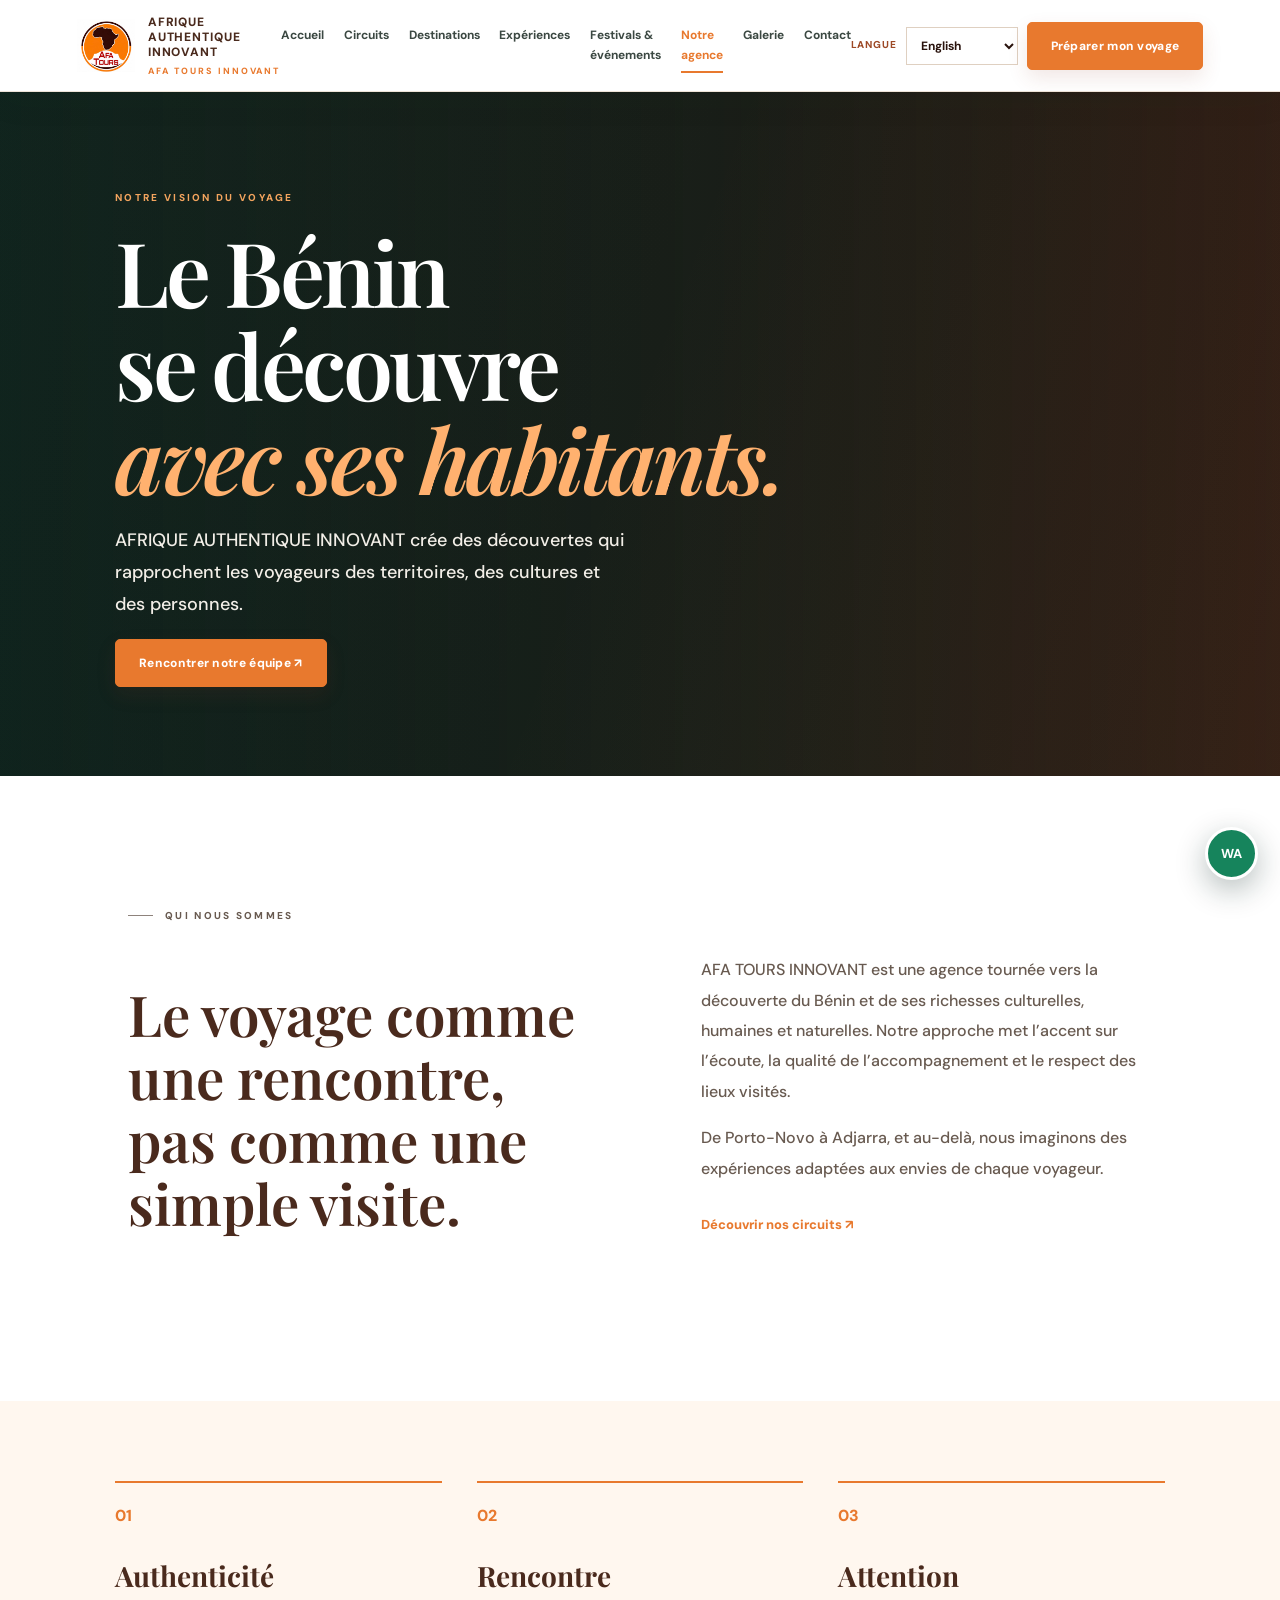
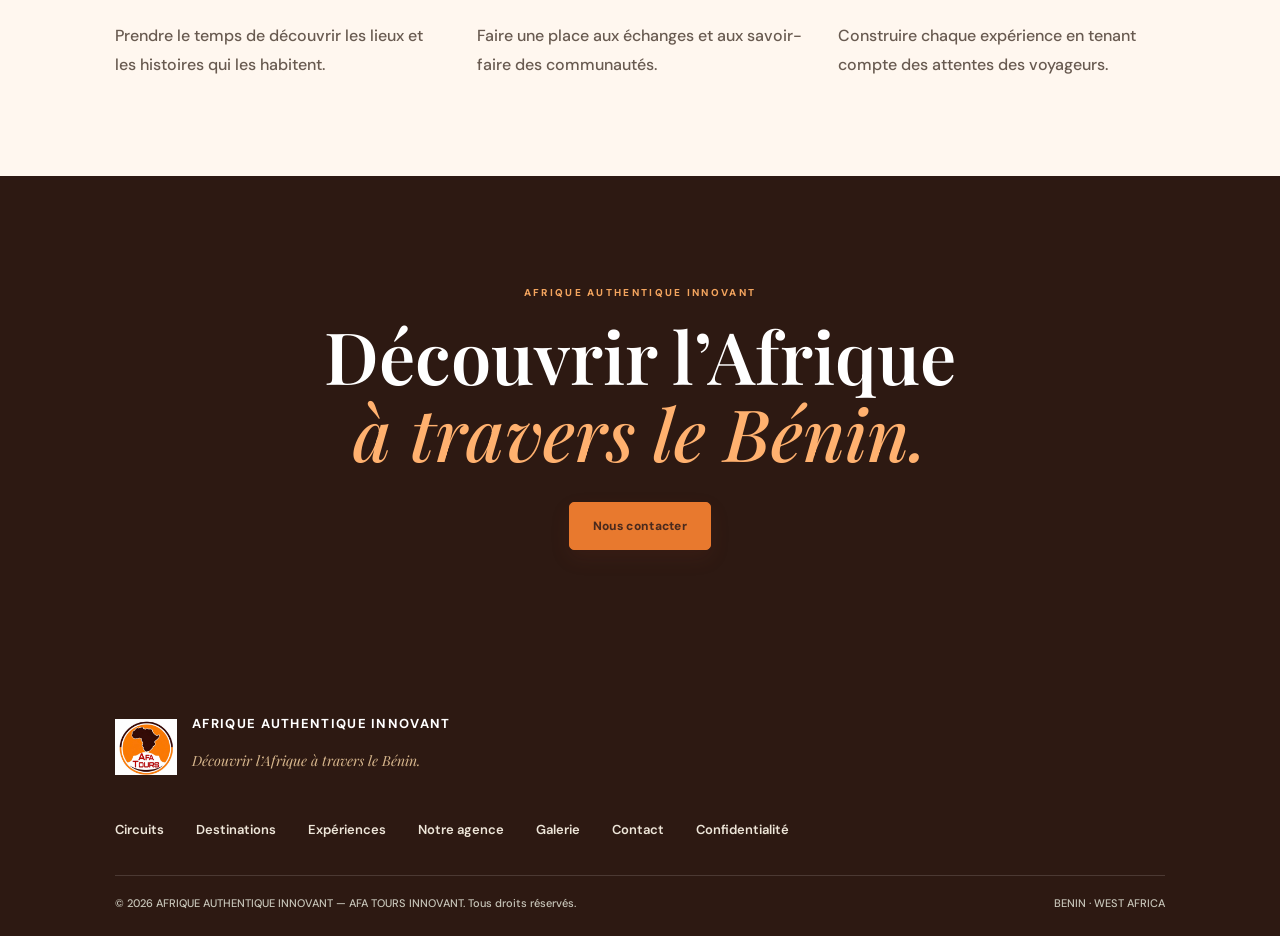
==== commit 3a671ea4: "Add canonical and social sharing metadata" ====
--- a/about.html
+++ b/about.html
@@ -1 +1 @@
-<!doctype html><html lang="fr"><head><meta charset="utf-8"><meta name="viewport" content="width=device-width,initial-scale=1"><title>Notre agence | AFA TOURS INNOVANT</title><link rel="icon" href="afa-tours-logo.jpg"><link href="https://fonts.googleapis.com/css2?family=DM+Sans:wght@400;500;600;700;800&family=Playfair+Display:wght@500;600;700;800&display=swap" rel="stylesheet"><link rel="stylesheet" href="styles.css"><link rel="stylesheet" href="motion-plus.css"></head><body><header class="site-header"><a class="brand" href="index.html"><img src="afa-tours-logo.jpg" alt="Logo AFRIQUE AUTHENTIQUE INNOVANT"><span><b>AFRIQUE AUTHENTIQUE INNOVANT</b><small>AFA TOURS INNOVANT</small></span></a><button class="menu-toggle" aria-label="Ouvrir le menu" aria-expanded="false">☰</button><nav class="main-nav"><a href="index.html">Accueil</a><a href="circuits.html" >Circuits</a><a href="destinations.html" >Destinations</a><a href="experiences.html" >Expériences</a><a href="agenda.html">Festivals &amp; événements</a><a href="about.html" class="active">Notre agence</a><a href="gallery.html" >Galerie</a><a href="contact.html" >Contact</a></nav><div class="header-actions"><label class="language-label" for="language">Langue</label><select id="language" aria-label="Choisir la langue"><option value="fr">Français</option><option value="en">English</option><option value="de">Deutsch</option><option value="es">Español</option><option value="pt">Português</option></select><a class="button button-small" href="contact.html#booking">Préparer mon voyage</a></div></header><main><section class="inner-hero about-hero"><div class="inner-hero-image" style="background-image:url('https://images.unsplash.com/photo-1523805009345-7448845a9e53?auto=format&fit=crop&w=2000&q=90')"></div><div class="inner-hero-overlay"></div><div class="inner-hero-content"><p class="eyebrow">NOTRE VISION DU VOYAGE</p><h1>Le Bénin se découvre<br><em>avec ses habitants.</em></h1><p>AFRIQUE AUTHENTIQUE INNOVANT crée des découvertes qui rapprochent les voyageurs des territoires, des cultures et des personnes.</p><a class="button" href="contact.html">Rencontrer notre équipe ↗</a></div></section><section class="about-story"><div><p class="section-kicker">QUI NOUS SOMMES</p><h2>Le voyage comme une rencontre, pas comme une simple visite.</h2></div><div><p>AFA TOURS INNOVANT est une agence tournée vers la découverte du Bénin et de ses richesses culturelles, humaines et naturelles. Notre approche met l’accent sur l’écoute, la qualité de l’accompagnement et le respect des lieux visités.</p><p>De Porto-Novo à Adjarra, et au-delà, nous imaginons des expériences adaptées aux envies de chaque voyageur.</p><a class="text-link" href="circuits.html">Découvrir nos circuits ↗</a></div></section><section class="values-band"><article><span>01</span><h3>Authenticité</h3><p>Prendre le temps de découvrir les lieux et les histoires qui les habitent.</p></article><article><span>02</span><h3>Rencontre</h3><p>Faire une place aux échanges et aux savoir-faire des communautés.</p></article><article><span>03</span><h3>Attention</h3><p>Construire chaque expérience en tenant compte des attentes des voyageurs.</p></article></section><section class="closing-banner"><p class="eyebrow">AFRIQUE AUTHENTIQUE INNOVANT</p><h2>Découvrir l’Afrique<br><em>à travers le Bénin.</em></h2><a class="button button-light" href="contact.html">Nous contacter</a></section></main><footer class="footer"><div class="footer-brand"><img src="afa-tours-logo.jpg" alt="Logo AFA TOURS"><div><b>AFRIQUE AUTHENTIQUE INNOVANT</b><p>Découvrir l’Afrique à travers le Bénin.</p></div></div><div class="footer-links"><a href="circuits.html">Circuits</a><a href="destinations.html">Destinations</a><a href="experiences.html">Expériences</a><a href="about.html">Notre agence</a><a href="gallery.html">Galerie</a><a href="contact.html">Contact</a><a href="confidentialite.html">Confidentialité</a></div><div class="footer-bottom"><span>© 2026 AFRIQUE AUTHENTIQUE INNOVANT — AFA TOURS INNOVANT. Tous droits réservés.</span><span>BENIN · WEST AFRICA</span></div></footer><a class="floating-whatsapp" href="https://wa.me/2290197165646" target="_blank" rel="noopener" aria-label="WhatsApp">WA</a><script src="language.js"></script><script src="site.js"></script><script src="motion-plus.js" defer></script></body></html>+<!doctype html><html lang="fr"><head><meta charset="utf-8"><meta name="viewport" content="width=device-width,initial-scale=1"><title>Notre agence | AFA TOURS INNOVANT</title><link rel="icon" href="afa-tours-logo.jpg"><link href="https://fonts.googleapis.com/css2?family=DM+Sans:wght@400;500;600;700;800&family=Playfair+Display:wght@500;600;700;800&display=swap" rel="stylesheet"><link rel="stylesheet" href="styles.css"><link rel="stylesheet" href="motion-plus.css" data-afa-motion-plus><link rel="canonical" href="https://leonel-affognon.github.io/afa-tours-website/about.html"><meta property="og:type" content="website"><meta property="og:site_name" content="AFA TOURS INNOVANT"><meta property="og:title" content="Notre agence | AFA TOURS"><meta property="og:url" content="https://leonel-affognon.github.io/afa-tours-website/about.html"><meta name="twitter:card" content="summary_large_image"></head><body><header class="site-header"><a class="brand" href="index.html"><img src="afa-tours-logo.jpg" alt="Logo AFRIQUE AUTHENTIQUE INNOVANT"><span><b>AFRIQUE AUTHENTIQUE INNOVANT</b><small>AFA TOURS INNOVANT</small></span></a><button class="menu-toggle" aria-label="Ouvrir le menu" aria-expanded="false">☰</button><nav class="main-nav"><a href="index.html">Accueil</a><a href="circuits.html" >Circuits</a><a href="destinations.html" >Destinations</a><a href="experiences.html" >Expériences</a><a href="agenda.html">Festivals &amp; événements</a><a href="about.html" class="active">Notre agence</a><a href="gallery.html" >Galerie</a><a href="contact.html" >Contact</a></nav><div class="header-actions"><label class="language-label" for="language">Langue</label><select id="language" aria-label="Choisir la langue"><option value="fr">Français</option><option value="en">English</option><option value="de">Deutsch</option><option value="es">Español</option><option value="pt">Português</option></select><a class="button button-small" href="contact.html#booking">Préparer mon voyage</a></div></header><main><section class="inner-hero about-hero"><div class="inner-hero-image" style="background-image:url('https://images.unsplash.com/photo-1523805009345-7448845a9e53?auto=format&fit=crop&w=2000&q=90')"></div><div class="inner-hero-overlay"></div><div class="inner-hero-content"><p class="eyebrow">NOTRE VISION DU VOYAGE</p><h1>Le Bénin se découvre<br><em>avec ses habitants.</em></h1><p>AFRIQUE AUTHENTIQUE INNOVANT crée des découvertes qui rapprochent les voyageurs des territoires, des cultures et des personnes.</p><a class="button" href="contact.html">Rencontrer notre équipe ↗</a></div></section><section class="about-story"><div><p class="section-kicker">QUI NOUS SOMMES</p><h2>Le voyage comme une rencontre, pas comme une simple visite.</h2></div><div><p>AFA TOURS INNOVANT est une agence tournée vers la découverte du Bénin et de ses richesses culturelles, humaines et naturelles. Notre approche met l’accent sur l’écoute, la qualité de l’accompagnement et le respect des lieux visités.</p><p>De Porto-Novo à Adjarra, et au-delà, nous imaginons des expériences adaptées aux envies de chaque voyageur.</p><a class="text-link" href="circuits.html">Découvrir nos circuits ↗</a></div></section><section class="values-band"><article><span>01</span><h3>Authenticité</h3><p>Prendre le temps de découvrir les lieux et les histoires qui les habitent.</p></article><article><span>02</span><h3>Rencontre</h3><p>Faire une place aux échanges et aux savoir-faire des communautés.</p></article><article><span>03</span><h3>Attention</h3><p>Construire chaque expérience en tenant compte des attentes des voyageurs.</p></article></section><section class="closing-banner"><p class="eyebrow">AFRIQUE AUTHENTIQUE INNOVANT</p><h2>Découvrir l’Afrique<br><em>à travers le Bénin.</em></h2><a class="button button-light" href="contact.html">Nous contacter</a></section></main><footer class="footer"><div class="footer-brand"><img src="afa-tours-logo.jpg" alt="Logo AFA TOURS"><div><b>AFRIQUE AUTHENTIQUE INNOVANT</b><p>Découvrir l’Afrique à travers le Bénin.</p></div></div><div class="footer-links"><a href="circuits.html">Circuits</a><a href="destinations.html">Destinations</a><a href="experiences.html">Expériences</a><a href="about.html">Notre agence</a><a href="gallery.html">Galerie</a><a href="contact.html">Contact</a><a href="confidentialite.html">Confidentialité</a></div><div class="footer-bottom"><span>© 2026 AFRIQUE AUTHENTIQUE INNOVANT — AFA TOURS INNOVANT. Tous droits réservés.</span><span>BENIN · WEST AFRICA</span></div></footer><a class="floating-whatsapp" href="https://wa.me/2290197165646" target="_blank" rel="noopener" aria-label="WhatsApp">WA</a><script src="language.js"></script><script src="site.js"></script><script src="motion-plus.js" defer></script></body></html>
--- a/styles.css
+++ b/styles.css
@@ -1,7 +1,8 @@
 @import url('https://fonts.googleapis.com/css2?family=DM+Sans:wght@400;500;600;700;800&family=Playfair+Display:wght@600;700;800&display=swap');
 :root{--orange:#EA8032;--brown:#2F0E09;--red:#B51D27;--cream:#FFF8F0;--ink:#241b17;--muted:#756b64;--line:#eadfd3;--serif:'DM Serif Display',Georgia,serif;--sans:'Manrope',Arial,sans-serif}*{box-sizing:border-box}html{scroll-behavior:smooth}body{margin:0;color:var(--ink);font-family:var(--sans);background:#fff}a{color:inherit;text-decoration:none}.site-header{height:88px;padding:0 6.5%;display:flex;align-items:center;justify-content:space-between;background:#fff;position:sticky;top:0;z-index:20;box-shadow:0 5px 25px #30150a0b}.brand{display:flex;align-items:center;gap:10px}.brand img{width:57px;height:57px;object-fit:contain;border-radius:50%}.brand span{display:grid;line-height:1.05;color:var(--brown);letter-spacing:.07em}.brand b{font-size:15px}.brand small{font-size:10px;color:var(--red);letter-spacing:.24em;margin-top:5px}.main-nav{display:flex;gap:27px;font-size:13px;font-weight:600}.main-nav a:hover,.footer a:hover{color:var(--orange)}.header-actions{display:flex;align-items:center;gap:8px}.header-actions select{border:0;background:#fff;font:600 12px var(--sans);padding:9px 4px;max-width:105px}.language-label{color:var(--orange)}.button{display:inline-flex;justify-content:center;align-items:center;padding:15px 22px;background:var(--orange);color:#fff;border:1px solid var(--orange);font:700 12px var(--sans);letter-spacing:.04em;transition:.2s;cursor:pointer}.button:hover{background:var(--brown);border-color:var(--brown);transform:translateY(-2px)}.button-small{padding:12px 17px}.button-ghost{background:transparent;border-color:#ffffffa8;color:#fff}.button-ghost:hover{color:#fff}.menu-toggle{display:none;background:none;border:0;font-size:25px}.hero{min-height:650px;position:relative;display:flex;align-items:center;padding:80px 9%;color:white;background:#47251a url('https://images.unsplash.com/photo-1516026672322-bc52d61a55d5?auto=format&fit=crop&w=2000&q=85') center 48%/cover no-repeat}.hero-shade{position:absolute;inset:0;background:linear-gradient(90deg,rgba(37,13,7,.88) 0%,rgba(43,19,9,.66) 48%,rgba(43,19,9,.1) 100%)}.hero-content{position:relative;max-width:690px}.eyebrow,.section-kicker{font-size:10px;font-weight:700;letter-spacing:.22em;color:var(--orange)}.hero h1{font:600 clamp(44px,6.4vw,78px)/1.08 var(--serif);margin:22px 0}.hero h1 em,h2 em{font-weight:500;color:var(--orange)}.hero-copy{font-size:16px;line-height:1.8;color:#f4e9df;max-width:520px}.hero-buttons{display:flex;gap:12px;flex-wrap:wrap;margin-top:30px}.hero-note{display:flex;align-items:center;gap:10px;margin-top:42px;font-size:11px;color:#f2dfcf}.dot{width:7px;height:7px;border-radius:50%;background:var(--orange)}.hero-stamp{position:absolute;right:9%;bottom:50px;border:1px solid #ffffff7a;border-radius:50%;width:116px;height:116px;display:flex;flex-direction:column;align-items:center;justify-content:center;transform:rotate(9deg);font-size:13px;letter-spacing:.12em}.hero-stamp b{color:var(--orange);font-size:17px}.hero-stamp small{font-size:8px}.trust-strip{display:flex;justify-content:center;gap:9%;padding:25px 5%;background:var(--brown);color:#fff}.trust-strip div{display:flex;align-items:center;gap:12px;font-size:12px}.trust-strip strong{color:var(--orange);font:italic 22px var(--serif)}.section{padding:105px 9%}.intro{background:var(--cream)}.intro-grid{display:grid;grid-template-columns:1.1fr .9fr;gap:10%;align-items:center;margin-top:22px}.intro h2,.section h2,.experience-copy h2,.booking-intro h2{font:600 clamp(34px,4vw,51px)/1.18 var(--serif);margin:0}.intro-grid p,.section-heading>p,.experience-copy p,.booking-intro>p{font-size:14px;line-height:1.9;color:var(--muted)}.text-link{display:inline-flex;align-items:center;gap:18px;font-size:12px;font-weight:700;color:var(--red);margin-top:14px}.text-link span{font-size:18px}.tours-section{background:#fff}.section-heading{display:flex;justify-content:space-between;align-items:end;gap:30px;margin-bottom:38px}.section-heading h2{margin-top:14px}.section-heading>p{max-width:330px;margin-bottom:4px}.tour-grid{display:grid;grid-template-columns:repeat(3,1fr);gap:22px}.tour-card{background:#fff;border:1px solid var(--line);transition:.25s}.tour-card:hover{transform:translateY(-6px);box-shadow:0 18px 40px #381b1012}.tour-image{height:245px;background-size:cover;background-position:center;position:relative}.image-porto{background-image:url('https://images.unsplash.com/photo-1518005020951-eccb494ad742?auto=format&fit=crop&w=900&q=80')}.image-adjarra{background-image:url('https://images.unsplash.com/photo-1500375592092-40eb2168fd21?auto=format&fit=crop&w=900&q=80')}.image-benin{background-image:url('https://images.unsplash.com/photo-1516026672322-bc52d61a55d5?auto=format&fit=crop&w=900&q=80')}.image-label{position:absolute;bottom:15px;left:16px;background:var(--orange);color:white;padding:8px 12px;font-size:9px;font-weight:700;letter-spacing:.15em}.tour-info{padding:25px}.tour-meta{font-size:9px;color:var(--red);font-weight:700;letter-spacing:.15em}.tour-info h3{font:600 23px/1.25 var(--serif);margin:12px 0}.tour-info p{font-size:12px;line-height:1.8;color:var(--muted);min-height:66px}.notice{font-size:11px;color:#8c8178;margin-top:24px}.experience-band{display:grid;grid-template-columns:1fr 1fr;background:var(--brown);color:#fff;min-height:480px}.experience-photo{background:url('https://images.unsplash.com/photo-1516026672322-bc52d61a55d5?auto=format&fit=crop&w=1200&q=85') center/cover}.experience-copy{padding:85px 12%;align-self:center}.experience-copy h2{margin:18px 0}.experience-copy p{color:#e6d7cc;margin-bottom:28px}.button-light{background:#fff;color:var(--brown);border-color:#fff}.gallery-section{background:var(--cream)}.gallery-grid{display:grid;grid-template-columns:1.2fr .8fr 1fr 1fr;grid-template-rows:210px;gap:13px}.gallery-tile{background-size:cover;background-position:center;position:relative;min-height:200px}.gallery-tile:after{content:'';position:absolute;inset:45% 0 0;background:linear-gradient(transparent,#1d0d08a8)}.gallery-tile span{position:absolute;bottom:15px;left:15px;color:white;font-size:9px;letter-spacing:.13em;z-index:1}.gallery-one{background-image:url('https://images.unsplash.com/photo-1518005020951-eccb494ad742?auto=format&fit=crop&w=700&q=80')}.gallery-two{background-image:url('https://images.unsplash.com/photo-1500375592092-40eb2168fd21?auto=format&fit=crop&w=700&q=80')}.gallery-three{background-image:url('https://images.unsplash.com/photo-1516026672322-bc52d61a55d5?auto=format&fit=crop&w=700&q=80')}.gallery-four{background-image:url('https://images.unsplash.com/photo-1523805009345-7448845a9e53?auto=format&fit=crop&w=700&q=80')}.booking-section{display:grid;grid-template-columns:.9fr 1.1fr;gap:9%;padding:100px 9%;background:#fff}.booking-intro h2{margin:18px 0}.contact-lines{display:grid;gap:11px;margin-top:30px;font-size:13px;font-weight:600}.contact-lines a:hover{color:var(--red)}.booking-form{padding:34px;background:var(--cream);border:1px solid var(--line)}.booking-form h3{font:600 25px var(--serif);margin:0 0 25px}.booking-form label{display:grid;gap:8px;margin-bottom:17px;font-size:11px;font-weight:700}.form-row{display:grid;grid-template-columns:1fr 1fr;gap:14px}.booking-form input,.booking-form select,.booking-form textarea{width:100%;padding:13px;border:1px solid #e6d9cc;background:#fff;font:12px var(--sans);color:var(--ink);border-radius:0}.booking-form input:focus,.booking-form textarea:focus,.booking-form select:focus{outline:1px solid var(--orange)}.submit-button{width:100%;margin:3px 0 13px}.booking-form>small{font-size:10px;line-height:1.6;color:var(--muted)}.footer{background:#210c07;color:#fff;padding:48px 9% 20px}.footer-brand{display:flex;align-items:center;gap:15px}.footer-brand img{width:62px;height:62px;object-fit:contain;border-radius:50%}.footer-brand b{font-size:13px;letter-spacing:.1em}.footer-brand p{font:italic 14px var(--serif);color:#e6c9b5}.footer-links{display:flex;gap:25px;margin:35px 0;font-size:11px}.footer-bottom{border-top:1px solid #ffffff25;padding-top:18px;display:flex;justify-content:space-between;color:#bba99d;font-size:10px}.floating-whatsapp{position:fixed;right:22px;bottom:22px;z-index:15;background:#168b54;color:#fff;width:53px;height:53px;border-radius:50%;display:grid;place-items:center;font-size:13px;font-weight:700;box-shadow:0 5px 18px #0003;border:3px solid #fff}
 @media(max-width:900px){.main-nav{gap:13px;font-size:11px}.site-header{padding:0 4%}.section,.booking-section{padding:75px 6%}.hero{padding:70px 7%;min-height:590px}.tour-grid{gap:13px}.tour-info{padding:18px}.tour-info h3{font-size:20px}.gallery-grid{grid-template-columns:1fr 1fr;grid-template-rows:180px 180px}.booking-section{gap:5%}}
-@media(min-width:681px) and (max-width:900px){.site-header{height:76px;padding:0 4%}.menu-toggle{display:block;margin-left:auto;margin-right:12px}.main-nav{display:none;position:absolute;top:76px;left:0;right:0;background:#fff;padding:20px 6%;box-shadow:0 12px 20px #0001;flex-direction:column;gap:18px}.main-nav.open{display:flex}.header-actions{gap:4px}.header-actions select{max-width:82px;font-size:10px}.header-actions .button{padding:10px 12px;font-size:10px}}\n@media(max-width:680px){.site-header{height:72px;padding:0 5%}.brand img{width:46px;height:46px}.brand b{font-size:13px}.menu-toggle{display:block;margin-left:auto;margin-right:12px}.main-nav{display:none;position:absolute;top:72px;left:0;right:0;background:#fff;padding:20px 6%;box-shadow:0 12px 20px #0001;flex-direction:column;gap:18px}.main-nav.open{display:flex}.header-actions{gap:4px}.header-actions select{max-width:78px;font-size:10px}.header-actions .button{display:none}.hero{min-height:620px;padding:65px 7%;background-position:58% center}.hero-shade{background:linear-gradient(90deg,rgba(37,13,7,.88),rgba(43,19,9,.43))}.hero h1{font-size:49px}.hero-copy{font-size:14px}.hero-stamp{width:83px;height:83px;right:7%;bottom:22px;font-size:10px}.hero-stamp small{font-size:6px}.trust-strip{gap:14px;justify-content:space-around;padding:20px 4%}.trust-strip div{gap:6px;font-size:9px;max-width:105px}.trust-strip strong{font-size:17px}.section{padding:70px 6%}.intro-grid,.booking-section,.experience-band{grid-template-columns:1fr}.intro-grid{gap:15px}.section-heading{display:block}.section-heading>p{margin-top:15px}.tour-grid{grid-template-columns:1fr}.tour-image{height:230px}.tour-info p{min-height:0}.experience-photo{min-height:260px}.experience-copy{padding:55px 7%}.gallery-grid{grid-template-rows:155px 155px;gap:9px}.booking-section{padding:70px 6%;gap:35px}.booking-form{padding:23px}.form-row{grid-template-columns:1fr;gap:0}.footer{padding:40px 6% 20px}.footer-bottom{gap:15px;flex-direction:column}.footer-links{flex-wrap:wrap}.hero-buttons .button{padding:13px 15px;font-size:10px}}
+@media(min-width:681px) and (max-width:900px){.site-header{height:76px;padding:0 4%}.menu-toggle{display:block;margin-left:auto;margin-right:12px}.main-nav{display:none;position:absolute;top:76px;left:0;right:0;background:#fff;padding:20px 6%;box-shadow:0 12px 20px #0001;flex-direction:column;gap:18px}.main-nav.open{display:flex}.header-actions{gap:4px}.header-actions select{max-width:82px;font-size:10px}.header-actions .button{padding:10px 12px;font-size:10px}}
+@media(max-width:680px){.site-header{height:72px;padding:0 5%}.brand img{width:46px;height:46px}.brand b{font-size:13px}.menu-toggle{display:block;margin-left:auto;margin-right:12px}.main-nav{display:none;position:absolute;top:72px;left:0;right:0;background:#fff;padding:20px 6%;box-shadow:0 12px 20px #0001;flex-direction:column;gap:18px}.main-nav.open{display:flex}.header-actions{gap:4px}.header-actions select{max-width:78px;font-size:10px}.header-actions .button{display:none}.hero{min-height:620px;padding:65px 7%;background-position:58% center}.hero-shade{background:linear-gradient(90deg,rgba(37,13,7,.88),rgba(43,19,9,.43))}.hero h1{font-size:49px}.hero-copy{font-size:14px}.hero-stamp{width:83px;height:83px;right:7%;bottom:22px;font-size:10px}.hero-stamp small{font-size:6px}.trust-strip{gap:14px;justify-content:space-around;padding:20px 4%}.trust-strip div{gap:6px;font-size:9px;max-width:105px}.trust-strip strong{font-size:17px}.section{padding:70px 6%}.intro-grid,.booking-section,.experience-band{grid-template-columns:1fr}.intro-grid{gap:15px}.section-heading{display:block}.section-heading>p{margin-top:15px}.tour-grid{grid-template-columns:1fr}.tour-image{height:230px}.tour-info p{min-height:0}.experience-photo{min-height:260px}.experience-copy{padding:55px 7%}.gallery-grid{grid-template-rows:155px 155px;gap:9px}.booking-section{padding:70px 6%;gap:35px}.booking-form{padding:23px}.form-row{grid-template-columns:1fr;gap:0}.footer{padding:40px 6% 20px}.footer-bottom{gap:15px;flex-direction:column}.footer-links{flex-wrap:wrap}.hero-buttons .button{padding:13px 15px;font-size:10px}}
 
 /* AFA V2 — editorial identity, inspired by Beninese craft and architecture */
 .site-header{border-bottom:1px solid #eadfd3}.brand{gap:13px}.brand img{border-radius:0;width:62px;height:62px}.brand b{font-size:12px;letter-spacing:.11em}.brand small{font-size:9px;letter-spacing:.12em;color:var(--orange)}
@@ -435,3 +436,7 @@
 @media (prefers-reduced-motion:reduce){
   .floating-whatsapp,.mobile-quick-nav{animation:none!important}
 }
+
+/* Mobile language control inside the expanded navigation panel */
+.mobile-language-choice{display:flex;align-items:center;justify-content:space-between;gap:14px;padding:12px 14px;margin:6px 0 10px;border:1px solid rgba(255,255,255,.18);border-radius:12px;color:inherit;font-size:13px}
+.mobile-language-choice select{max-width:145px;min-width:110px;padding:9px 10px;border:1px solid rgba(255,255,255,.3);border-radius:8px;background:#fff;color:#183c35;font:inherit}
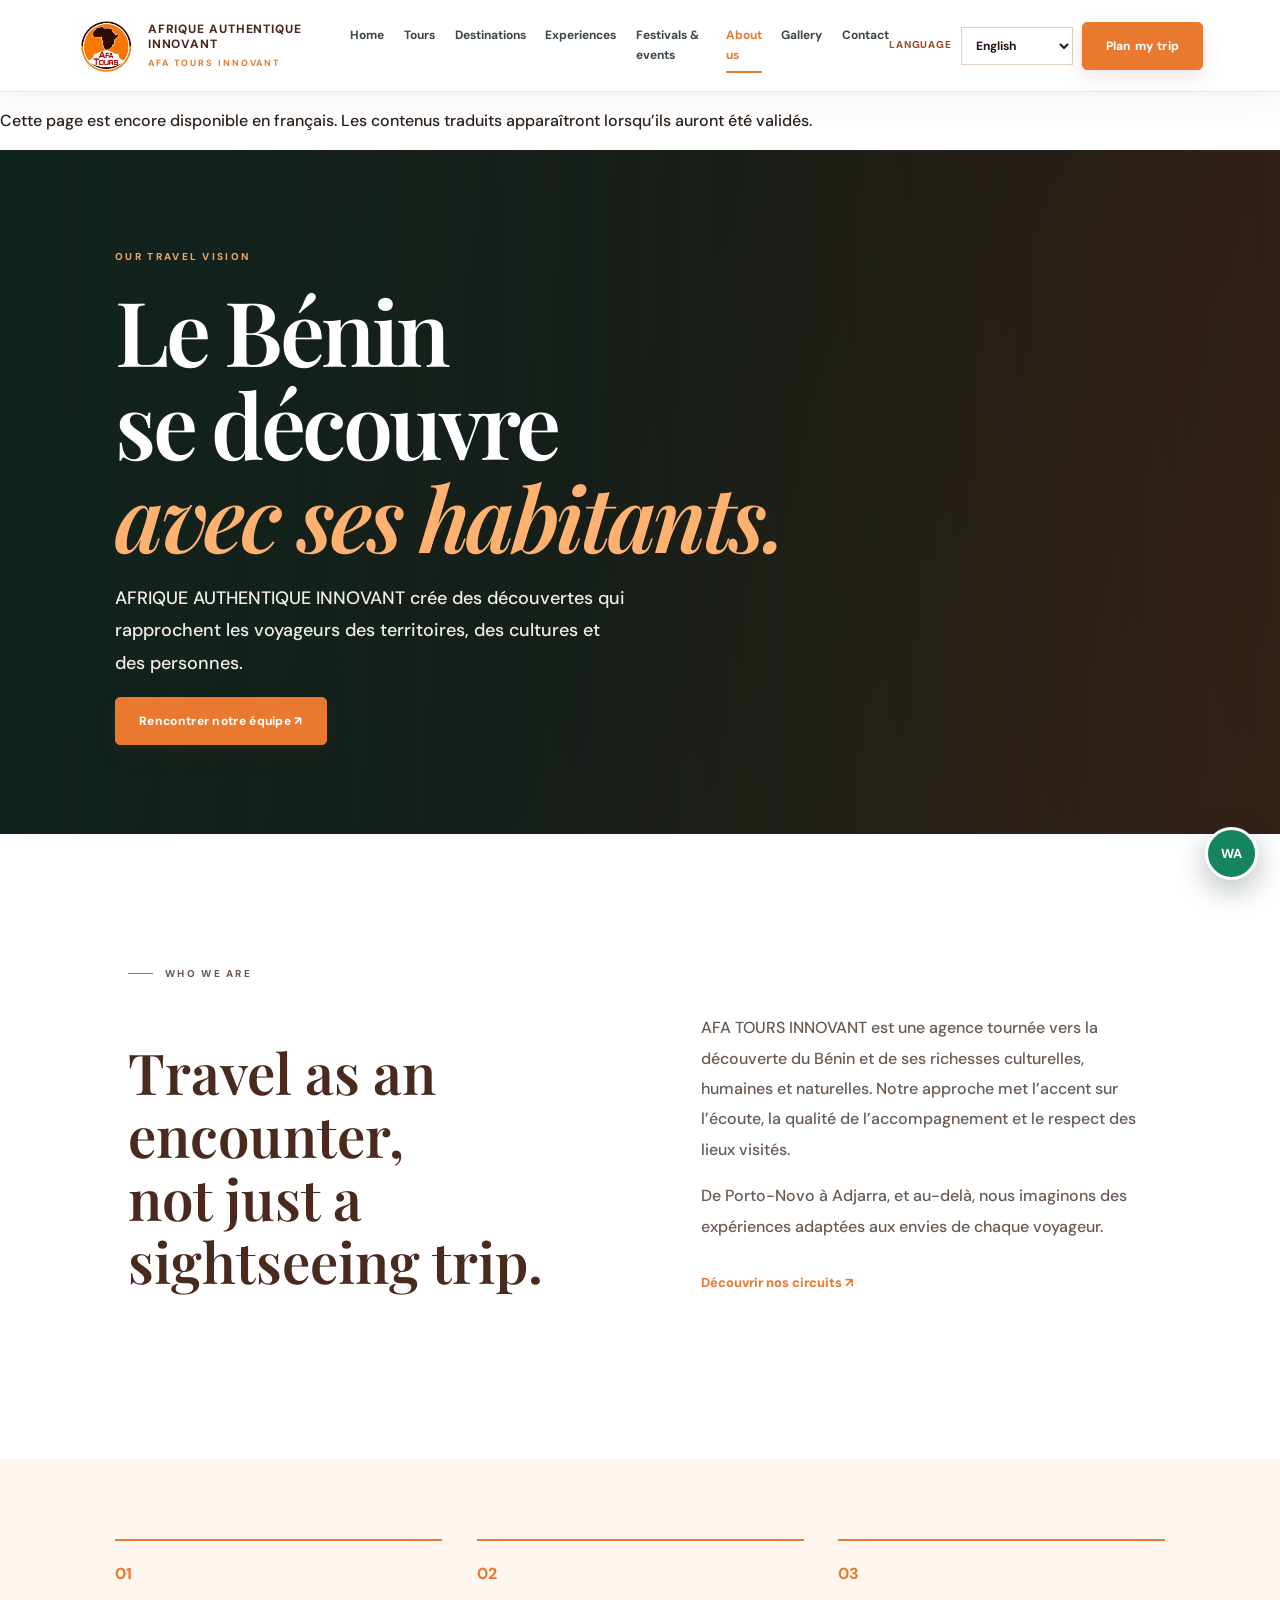
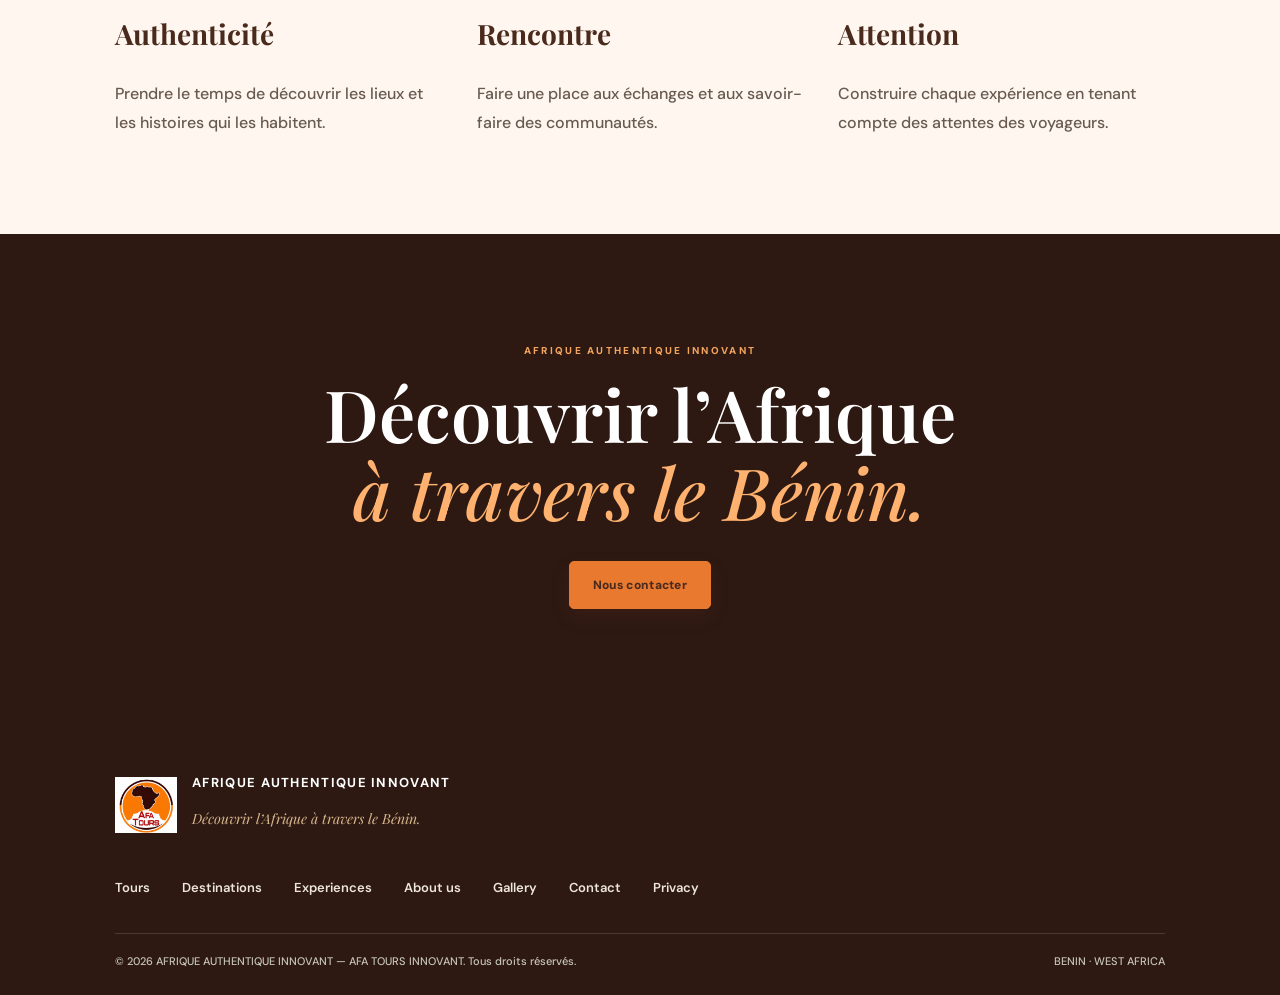
==== commit fc0b97f1: "Load shared interface translations on about.html" ====
--- a/about.html
+++ b/about.html
@@ -1 +1 @@
-<!doctype html><html lang="fr"><head><meta charset="utf-8"><meta name="viewport" content="width=device-width,initial-scale=1"><title>Notre agence | AFA TOURS INNOVANT</title><link rel="icon" href="afa-tours-logo.jpg"><link href="https://fonts.googleapis.com/css2?family=DM+Sans:wght@400;500;600;700;800&family=Playfair+Display:wght@500;600;700;800&display=swap" rel="stylesheet"><link rel="stylesheet" href="styles.css"><link rel="stylesheet" href="motion-plus.css" data-afa-motion-plus><link rel="canonical" href="https://leonel-affognon.github.io/afa-tours-website/about.html"><meta property="og:type" content="website"><meta property="og:site_name" content="AFA TOURS INNOVANT"><meta property="og:title" content="Notre agence | AFA TOURS"><meta property="og:url" content="https://leonel-affognon.github.io/afa-tours-website/about.html"><meta name="twitter:card" content="summary_large_image"></head><body><header class="site-header"><a class="brand" href="index.html"><img src="afa-tours-logo.jpg" alt="Logo AFRIQUE AUTHENTIQUE INNOVANT"><span><b>AFRIQUE AUTHENTIQUE INNOVANT</b><small>AFA TOURS INNOVANT</small></span></a><button class="menu-toggle" aria-label="Ouvrir le menu" aria-expanded="false">☰</button><nav class="main-nav"><a href="index.html">Accueil</a><a href="circuits.html" >Circuits</a><a href="destinations.html" >Destinations</a><a href="experiences.html" >Expériences</a><a href="agenda.html">Festivals &amp; événements</a><a href="about.html" class="active">Notre agence</a><a href="gallery.html" >Galerie</a><a href="contact.html" >Contact</a></nav><div class="header-actions"><label class="language-label" for="language">Langue</label><select id="language" aria-label="Choisir la langue"><option value="fr">Français</option><option value="en">English</option><option value="de">Deutsch</option><option value="es">Español</option><option value="pt">Português</option></select><a class="button button-small" href="contact.html#booking">Préparer mon voyage</a></div></header><main><section class="inner-hero about-hero"><div class="inner-hero-image" style="background-image:url('https://images.unsplash.com/photo-1523805009345-7448845a9e53?auto=format&fit=crop&w=2000&q=90')"></div><div class="inner-hero-overlay"></div><div class="inner-hero-content"><p class="eyebrow">NOTRE VISION DU VOYAGE</p><h1>Le Bénin se découvre<br><em>avec ses habitants.</em></h1><p>AFRIQUE AUTHENTIQUE INNOVANT crée des découvertes qui rapprochent les voyageurs des territoires, des cultures et des personnes.</p><a class="button" href="contact.html">Rencontrer notre équipe ↗</a></div></section><section class="about-story"><div><p class="section-kicker">QUI NOUS SOMMES</p><h2>Le voyage comme une rencontre, pas comme une simple visite.</h2></div><div><p>AFA TOURS INNOVANT est une agence tournée vers la découverte du Bénin et de ses richesses culturelles, humaines et naturelles. Notre approche met l’accent sur l’écoute, la qualité de l’accompagnement et le respect des lieux visités.</p><p>De Porto-Novo à Adjarra, et au-delà, nous imaginons des expériences adaptées aux envies de chaque voyageur.</p><a class="text-link" href="circuits.html">Découvrir nos circuits ↗</a></div></section><section class="values-band"><article><span>01</span><h3>Authenticité</h3><p>Prendre le temps de découvrir les lieux et les histoires qui les habitent.</p></article><article><span>02</span><h3>Rencontre</h3><p>Faire une place aux échanges et aux savoir-faire des communautés.</p></article><article><span>03</span><h3>Attention</h3><p>Construire chaque expérience en tenant compte des attentes des voyageurs.</p></article></section><section class="closing-banner"><p class="eyebrow">AFRIQUE AUTHENTIQUE INNOVANT</p><h2>Découvrir l’Afrique<br><em>à travers le Bénin.</em></h2><a class="button button-light" href="contact.html">Nous contacter</a></section></main><footer class="footer"><div class="footer-brand"><img src="afa-tours-logo.jpg" alt="Logo AFA TOURS"><div><b>AFRIQUE AUTHENTIQUE INNOVANT</b><p>Découvrir l’Afrique à travers le Bénin.</p></div></div><div class="footer-links"><a href="circuits.html">Circuits</a><a href="destinations.html">Destinations</a><a href="experiences.html">Expériences</a><a href="about.html">Notre agence</a><a href="gallery.html">Galerie</a><a href="contact.html">Contact</a><a href="confidentialite.html">Confidentialité</a></div><div class="footer-bottom"><span>© 2026 AFRIQUE AUTHENTIQUE INNOVANT — AFA TOURS INNOVANT. Tous droits réservés.</span><span>BENIN · WEST AFRICA</span></div></footer><a class="floating-whatsapp" href="https://wa.me/2290197165646" target="_blank" rel="noopener" aria-label="WhatsApp">WA</a><script src="language.js"></script><script src="site.js"></script><script src="motion-plus.js" defer></script></body></html>+<!doctype html><html lang="fr"><head><meta charset="utf-8"><meta name="viewport" content="width=device-width,initial-scale=1"><title>Notre agence | AFA TOURS INNOVANT</title><link rel="icon" href="afa-tours-logo.jpg"><link href="https://fonts.googleapis.com/css2?family=DM+Sans:wght@400;500;600;700;800&family=Playfair+Display:wght@500;600;700;800&display=swap" rel="stylesheet"><link rel="stylesheet" href="styles.css"><link rel="stylesheet" href="motion-plus.css" data-afa-motion-plus><link rel="canonical" href="https://leonel-affognon.github.io/afa-tours-website/about.html"><meta property="og:type" content="website"><meta property="og:site_name" content="AFA TOURS INNOVANT"><meta property="og:title" content="Notre agence | AFA TOURS"><meta property="og:url" content="https://leonel-affognon.github.io/afa-tours-website/about.html"><meta name="twitter:card" content="summary_large_image"></head><body><header class="site-header"><a class="brand" href="index.html"><img src="afa-tours-logo.jpg" alt="Logo AFRIQUE AUTHENTIQUE INNOVANT"><span><b>AFRIQUE AUTHENTIQUE INNOVANT</b><small>AFA TOURS INNOVANT</small></span></a><button class="menu-toggle" aria-label="Ouvrir le menu" aria-expanded="false">☰</button><nav class="main-nav"><a href="index.html">Accueil</a><a href="circuits.html" >Circuits</a><a href="destinations.html" >Destinations</a><a href="experiences.html" >Expériences</a><a href="agenda.html">Festivals &amp; événements</a><a href="about.html" class="active">Notre agence</a><a href="gallery.html" >Galerie</a><a href="contact.html" >Contact</a></nav><div class="header-actions"><label class="language-label" for="language">Langue</label><select id="language" aria-label="Choisir la langue"><option value="fr">Français</option><option value="en">English</option><option value="de">Deutsch</option><option value="es">Español</option><option value="pt">Português</option></select><a class="button button-small" href="contact.html#booking">Préparer mon voyage</a></div></header><main><section class="inner-hero about-hero"><div class="inner-hero-image" style="background-image:url('https://images.unsplash.com/photo-1523805009345-7448845a9e53?auto=format&fit=crop&w=2000&q=90')"></div><div class="inner-hero-overlay"></div><div class="inner-hero-content"><p class="eyebrow">NOTRE VISION DU VOYAGE</p><h1>Le Bénin se découvre<br><em>avec ses habitants.</em></h1><p>AFRIQUE AUTHENTIQUE INNOVANT crée des découvertes qui rapprochent les voyageurs des territoires, des cultures et des personnes.</p><a class="button" href="contact.html">Rencontrer notre équipe ↗</a></div></section><section class="about-story"><div><p class="section-kicker">QUI NOUS SOMMES</p><h2>Le voyage comme une rencontre, pas comme une simple visite.</h2></div><div><p>AFA TOURS INNOVANT est une agence tournée vers la découverte du Bénin et de ses richesses culturelles, humaines et naturelles. Notre approche met l’accent sur l’écoute, la qualité de l’accompagnement et le respect des lieux visités.</p><p>De Porto-Novo à Adjarra, et au-delà, nous imaginons des expériences adaptées aux envies de chaque voyageur.</p><a class="text-link" href="circuits.html">Découvrir nos circuits ↗</a></div></section><section class="values-band"><article><span>01</span><h3>Authenticité</h3><p>Prendre le temps de découvrir les lieux et les histoires qui les habitent.</p></article><article><span>02</span><h3>Rencontre</h3><p>Faire une place aux échanges et aux savoir-faire des communautés.</p></article><article><span>03</span><h3>Attention</h3><p>Construire chaque expérience en tenant compte des attentes des voyageurs.</p></article></section><section class="closing-banner"><p class="eyebrow">AFRIQUE AUTHENTIQUE INNOVANT</p><h2>Découvrir l’Afrique<br><em>à travers le Bénin.</em></h2><a class="button button-light" href="contact.html">Nous contacter</a></section></main><footer class="footer"><div class="footer-brand"><img src="afa-tours-logo.jpg" alt="Logo AFA TOURS"><div><b>AFRIQUE AUTHENTIQUE INNOVANT</b><p>Découvrir l’Afrique à travers le Bénin.</p></div></div><div class="footer-links"><a href="circuits.html">Circuits</a><a href="destinations.html">Destinations</a><a href="experiences.html">Expériences</a><a href="about.html">Notre agence</a><a href="gallery.html">Galerie</a><a href="contact.html">Contact</a><a href="confidentialite.html">Confidentialité</a></div><div class="footer-bottom"><span>© 2026 AFRIQUE AUTHENTIQUE INNOVANT — AFA TOURS INNOVANT. Tous droits réservés.</span><span>BENIN · WEST AFRICA</span></div></footer><a class="floating-whatsapp" href="https://wa.me/2290197165646" target="_blank" rel="noopener" aria-label="WhatsApp">WA</a><script src="language.js"></script><script src="site-locales.js" defer></script><script src="site.js"></script><script src="motion-plus.js" defer></script></body></html>
--- a/styles.css
+++ b/styles.css
@@ -440,3 +440,9 @@
 /* Mobile language control inside the expanded navigation panel */
 .mobile-language-choice{display:flex;align-items:center;justify-content:space-between;gap:14px;padding:12px 14px;margin:6px 0 10px;border:1px solid rgba(255,255,255,.18);border-radius:12px;color:inherit;font-size:13px}
 .mobile-language-choice select{max-width:145px;min-width:110px;padding:9px 10px;border:1px solid rgba(255,255,255,.3);border-radius:8px;background:#fff;color:#183c35;font:inherit}
+
+
+/* Destination and tour gallery previews */
+.destination-mini-gallery{display:grid;grid-template-columns:repeat(4,minmax(0,1fr));gap:7px;margin:16px 0 8px}
+.destination-mini-gallery img{display:block;width:100%;height:76px;object-fit:cover;border-radius:6px;background:#f3eee8}
+@media(max-width:600px){.destination-mini-gallery{grid-template-columns:repeat(4,minmax(0,1fr));gap:5px}.destination-mini-gallery img{height:64px}}
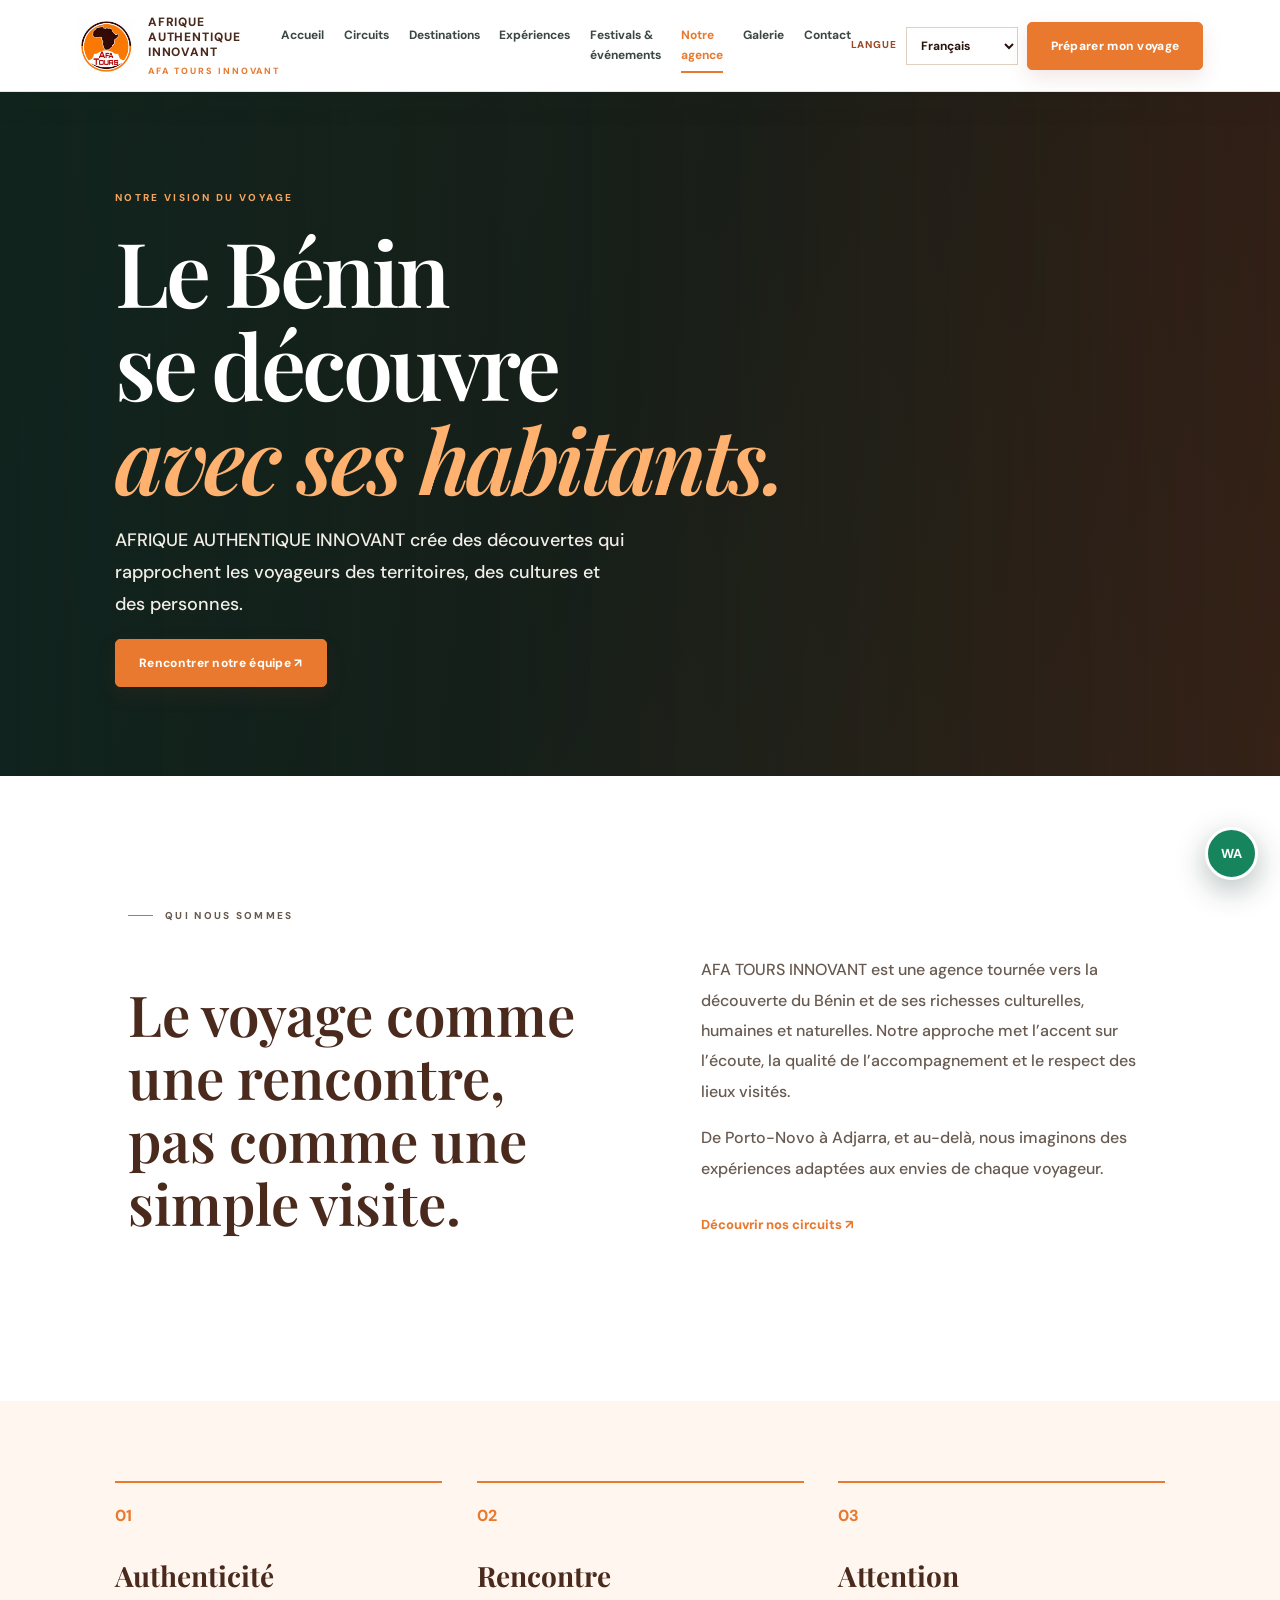
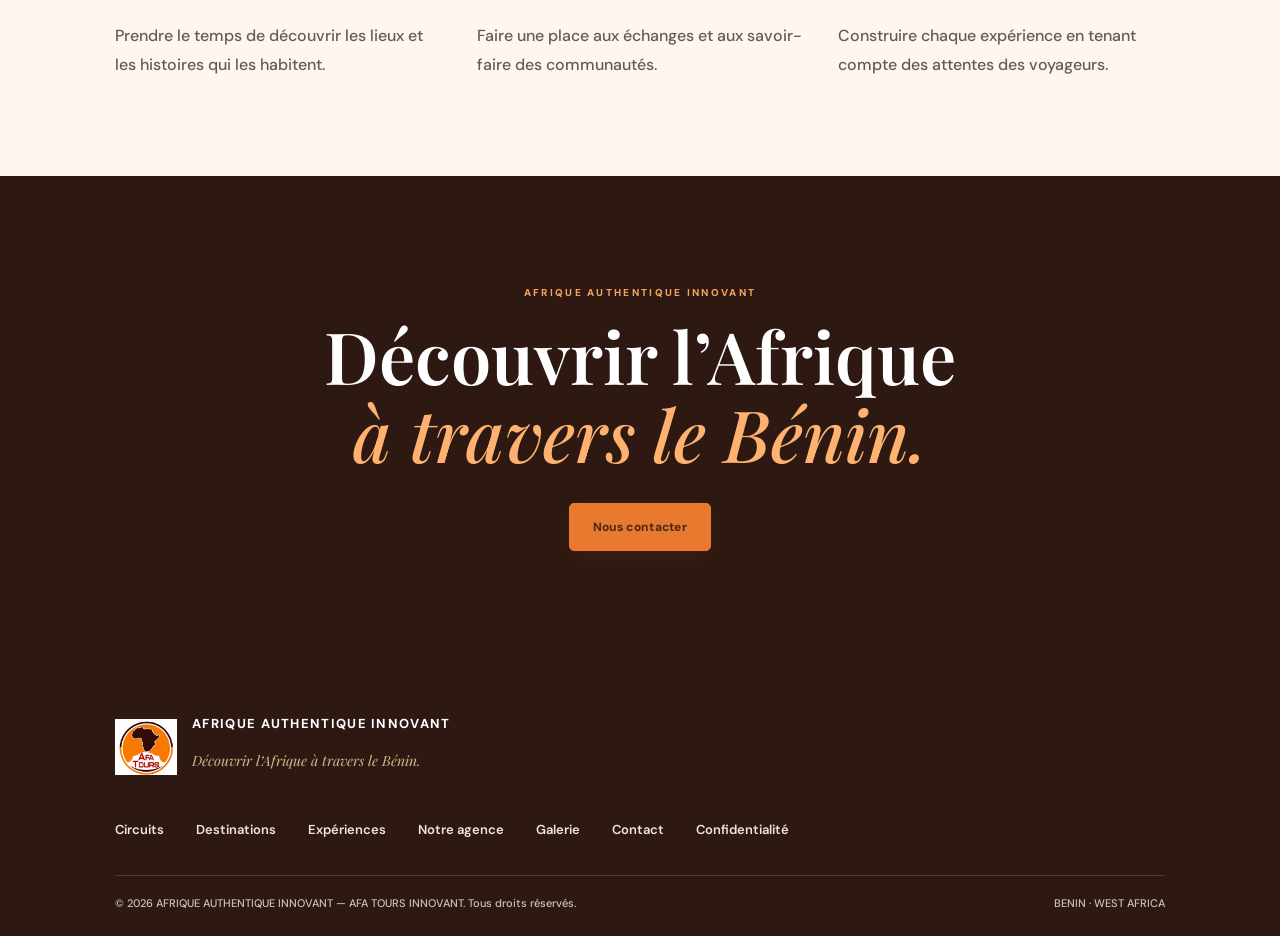
==== commit d8f77cc2: "Add social sharing metadata to about.html" ====
--- a/about.html
+++ b/about.html
@@ -1 +1 @@
-<!doctype html><html lang="fr"><head><meta charset="utf-8"><meta name="viewport" content="width=device-width,initial-scale=1"><title>Notre agence | AFA TOURS INNOVANT</title><link rel="icon" href="afa-tours-logo.jpg"><link href="https://fonts.googleapis.com/css2?family=DM+Sans:wght@400;500;600;700;800&family=Playfair+Display:wght@500;600;700;800&display=swap" rel="stylesheet"><link rel="stylesheet" href="styles.css"><link rel="stylesheet" href="motion-plus.css" data-afa-motion-plus><link rel="canonical" href="https://leonel-affognon.github.io/afa-tours-website/about.html"><meta property="og:type" content="website"><meta property="og:site_name" content="AFA TOURS INNOVANT"><meta property="og:title" content="Notre agence | AFA TOURS"><meta property="og:url" content="https://leonel-affognon.github.io/afa-tours-website/about.html"><meta name="twitter:card" content="summary_large_image"></head><body><header class="site-header"><a class="brand" href="index.html"><img src="afa-tours-logo.jpg" alt="Logo AFRIQUE AUTHENTIQUE INNOVANT"><span><b>AFRIQUE AUTHENTIQUE INNOVANT</b><small>AFA TOURS INNOVANT</small></span></a><button class="menu-toggle" aria-label="Ouvrir le menu" aria-expanded="false">☰</button><nav class="main-nav"><a href="index.html">Accueil</a><a href="circuits.html" >Circuits</a><a href="destinations.html" >Destinations</a><a href="experiences.html" >Expériences</a><a href="agenda.html">Festivals &amp; événements</a><a href="about.html" class="active">Notre agence</a><a href="gallery.html" >Galerie</a><a href="contact.html" >Contact</a></nav><div class="header-actions"><label class="language-label" for="language">Langue</label><select id="language" aria-label="Choisir la langue"><option value="fr">Français</option><option value="en">English</option><option value="de">Deutsch</option><option value="es">Español</option><option value="pt">Português</option></select><a class="button button-small" href="contact.html#booking">Préparer mon voyage</a></div></header><main><section class="inner-hero about-hero"><div class="inner-hero-image" style="background-image:url('https://images.unsplash.com/photo-1523805009345-7448845a9e53?auto=format&fit=crop&w=2000&q=90')"></div><div class="inner-hero-overlay"></div><div class="inner-hero-content"><p class="eyebrow">NOTRE VISION DU VOYAGE</p><h1>Le Bénin se découvre<br><em>avec ses habitants.</em></h1><p>AFRIQUE AUTHENTIQUE INNOVANT crée des découvertes qui rapprochent les voyageurs des territoires, des cultures et des personnes.</p><a class="button" href="contact.html">Rencontrer notre équipe ↗</a></div></section><section class="about-story"><div><p class="section-kicker">QUI NOUS SOMMES</p><h2>Le voyage comme une rencontre, pas comme une simple visite.</h2></div><div><p>AFA TOURS INNOVANT est une agence tournée vers la découverte du Bénin et de ses richesses culturelles, humaines et naturelles. Notre approche met l’accent sur l’écoute, la qualité de l’accompagnement et le respect des lieux visités.</p><p>De Porto-Novo à Adjarra, et au-delà, nous imaginons des expériences adaptées aux envies de chaque voyageur.</p><a class="text-link" href="circuits.html">Découvrir nos circuits ↗</a></div></section><section class="values-band"><article><span>01</span><h3>Authenticité</h3><p>Prendre le temps de découvrir les lieux et les histoires qui les habitent.</p></article><article><span>02</span><h3>Rencontre</h3><p>Faire une place aux échanges et aux savoir-faire des communautés.</p></article><article><span>03</span><h3>Attention</h3><p>Construire chaque expérience en tenant compte des attentes des voyageurs.</p></article></section><section class="closing-banner"><p class="eyebrow">AFRIQUE AUTHENTIQUE INNOVANT</p><h2>Découvrir l’Afrique<br><em>à travers le Bénin.</em></h2><a class="button button-light" href="contact.html">Nous contacter</a></section></main><footer class="footer"><div class="footer-brand"><img src="afa-tours-logo.jpg" alt="Logo AFA TOURS"><div><b>AFRIQUE AUTHENTIQUE INNOVANT</b><p>Découvrir l’Afrique à travers le Bénin.</p></div></div><div class="footer-links"><a href="circuits.html">Circuits</a><a href="destinations.html">Destinations</a><a href="experiences.html">Expériences</a><a href="about.html">Notre agence</a><a href="gallery.html">Galerie</a><a href="contact.html">Contact</a><a href="confidentialite.html">Confidentialité</a></div><div class="footer-bottom"><span>© 2026 AFRIQUE AUTHENTIQUE INNOVANT — AFA TOURS INNOVANT. Tous droits réservés.</span><span>BENIN · WEST AFRICA</span></div></footer><a class="floating-whatsapp" href="https://wa.me/2290197165646" target="_blank" rel="noopener" aria-label="WhatsApp">WA</a><script src="language.js"></script><script src="site-locales.js" defer></script><script src="site.js"></script><script src="motion-plus.js" defer></script></body></html>+<!doctype html><html lang="fr"><head><meta charset="utf-8"><meta name="viewport" content="width=device-width,initial-scale=1"><title>Notre agence | AFA TOURS INNOVANT</title><link rel="icon" href="afa-tours-logo.jpg"><link href="https://fonts.googleapis.com/css2?family=DM+Sans:wght@400;500;600;700;800&family=Playfair+Display:wght@500;600;700;800&display=swap" rel="stylesheet"><link rel="stylesheet" href="styles.css"><link rel="stylesheet" href="motion-plus.css" data-afa-motion-plus><link rel="canonical" href="https://leonel-affognon.github.io/afa-tours-website/about.html"><meta property="og:locale" content="fr_BJ"><meta property="og:type" content="website"><meta property="og:site_name" content="AFA TOURS INNOVANT"><meta property="og:title" content="Notre agence | AFA TOURS INNOVANT"><meta property="og:description" content="Notre agence | AFA TOURS INNOVANT. Découvrez le Bénin avec AFRIQUE AUTHENTIQUE INNOVANT (AFA TOURS INNOVANT)."><meta property="og:url" content="https://leonel-affognon.github.io/afa-tours-website/about.html"><meta property="og:image" content="https://leonel-affognon.github.io/afa-tours-website/afa-tours-logo.jpg"><meta property="og:image:alt" content="Logo officiel AFA TOURS INNOVANT"><meta property="og:image:type" content="image/jpeg"><meta name="twitter:card" content="summary"><meta name="twitter:title" content="Notre agence | AFA TOURS INNOVANT"><meta name="twitter:description" content="Notre agence | AFA TOURS INNOVANT. Découvrez le Bénin avec AFRIQUE AUTHENTIQUE INNOVANT (AFA TOURS INNOVANT)."><meta name="twitter:image" content="https://leonel-affognon.github.io/afa-tours-website/afa-tours-logo.jpg"></head><body><header class="site-header"><a class="brand" href="index.html"><img src="afa-tours-logo.jpg" alt="Logo AFRIQUE AUTHENTIQUE INNOVANT"><span><b>AFRIQUE AUTHENTIQUE INNOVANT</b><small>AFA TOURS INNOVANT</small></span></a><button class="menu-toggle" aria-label="Ouvrir le menu" aria-expanded="false">☰</button><nav class="main-nav"><a href="index.html">Accueil</a><a href="circuits.html" >Circuits</a><a href="destinations.html" >Destinations</a><a href="experiences.html" >Expériences</a><a href="agenda.html">Festivals &amp; événements</a><a href="about.html" class="active">Notre agence</a><a href="gallery.html" >Galerie</a><a href="contact.html" >Contact</a></nav><div class="header-actions"><label class="language-label" for="language">Langue</label><select id="language" aria-label="Choisir la langue"><option value="fr">Français</option><option value="en">English</option><option value="de">Deutsch</option><option value="es">Español</option><option value="pt">Português</option></select><a class="button button-small" href="contact.html#booking">Préparer mon voyage</a></div></header><main><section class="inner-hero about-hero"><div class="inner-hero-image" style="background-image:url('https://images.unsplash.com/photo-1523805009345-7448845a9e53?auto=format&fit=crop&w=2000&q=90')"></div><div class="inner-hero-overlay"></div><div class="inner-hero-content"><p class="eyebrow">NOTRE VISION DU VOYAGE</p><h1>Le Bénin se découvre<br><em>avec ses habitants.</em></h1><p>AFRIQUE AUTHENTIQUE INNOVANT crée des découvertes qui rapprochent les voyageurs des territoires, des cultures et des personnes.</p><a class="button" href="contact.html">Rencontrer notre équipe ↗</a></div></section><section class="about-story"><div><p class="section-kicker">QUI NOUS SOMMES</p><h2>Le voyage comme une rencontre, pas comme une simple visite.</h2></div><div><p>AFA TOURS INNOVANT est une agence tournée vers la découverte du Bénin et de ses richesses culturelles, humaines et naturelles. Notre approche met l’accent sur l’écoute, la qualité de l’accompagnement et le respect des lieux visités.</p><p>De Porto-Novo à Adjarra, et au-delà, nous imaginons des expériences adaptées aux envies de chaque voyageur.</p><a class="text-link" href="circuits.html">Découvrir nos circuits ↗</a></div></section><section class="values-band"><article><span>01</span><h3>Authenticité</h3><p>Prendre le temps de découvrir les lieux et les histoires qui les habitent.</p></article><article><span>02</span><h3>Rencontre</h3><p>Faire une place aux échanges et aux savoir-faire des communautés.</p></article><article><span>03</span><h3>Attention</h3><p>Construire chaque expérience en tenant compte des attentes des voyageurs.</p></article></section><section class="closing-banner"><p class="eyebrow">AFRIQUE AUTHENTIQUE INNOVANT</p><h2>Découvrir l’Afrique<br><em>à travers le Bénin.</em></h2><a class="button button-light" href="contact.html">Nous contacter</a></section></main><footer class="footer"><div class="footer-brand"><img src="afa-tours-logo.jpg" alt="Logo AFA TOURS"><div><b>AFRIQUE AUTHENTIQUE INNOVANT</b><p>Découvrir l’Afrique à travers le Bénin.</p></div></div><div class="footer-links"><a href="circuits.html">Circuits</a><a href="destinations.html">Destinations</a><a href="experiences.html">Expériences</a><a href="about.html">Notre agence</a><a href="gallery.html">Galerie</a><a href="contact.html">Contact</a><a href="confidentialite.html">Confidentialité</a></div><div class="footer-bottom"><span>© 2026 AFRIQUE AUTHENTIQUE INNOVANT — AFA TOURS INNOVANT. Tous droits réservés.</span><span>BENIN · WEST AFRICA</span></div></footer><a class="floating-whatsapp" href="https://wa.me/2290197165646" target="_blank" rel="noopener" aria-label="WhatsApp">WA</a><script src="language.js"></script><script src="site-locales.js" defer></script><script src="site.js"></script><script src="motion-plus.js" defer></script></body></html>
--- a/styles.css
+++ b/styles.css
@@ -102,7 +102,9 @@
 .floating-whatsapp{background:#16845c;box-shadow:0 10px 30px #0d29254d}
 .reading-progress{position:fixed;z-index:100;top:0;left:0;width:100%;height:3px;transform-origin:left;background:var(--sun);pointer-events:none}
 .back-to-top{position:fixed;right:24px;bottom:92px;z-index:50;width:44px;height:44px;border:0;border-radius:50%;background:var(--forest);color:white;font-size:22px;cursor:pointer;opacity:0;transform:translateY(12px);transition:.3s;pointer-events:none;box-shadow:0 8px 24px #102c2530}.back-to-top.visible{opacity:1;transform:none;pointer-events:auto}
-.reveal{opacity:0;transform:translateY(34px);transition:opacity .8s cubic-bezier(.2,.7,.2,1),transform .8s cubic-bezier(.2,.7,.2,1)}.reveal.is-visible{opacity:1;transform:none}.stagger-grid .reveal:nth-child(2){transition-delay:.1s}.stagger-grid .reveal:nth-child(3){transition-delay:.2s}.stagger-grid .reveal:nth-child(4){transition-delay:.3s}
+/* Content must remain readable even when a script or observer is delayed. */
+.reveal{opacity:1;transform:none;transition:opacity .8s cubic-bezier(.2,.7,.2,1),transform .8s cubic-bezier(.2,.7,.2,1)}
+.reveal.is-visible{opacity:1;transform:none}.stagger-grid .reveal:nth-child(2){transition-delay:.1s}.stagger-grid .reveal:nth-child(3){transition-delay:.2s}.stagger-grid .reveal:nth-child(4){transition-delay:.3s}
 .inner-hero{min-height:620px;height:min(76vh,780px);position:relative;display:flex;align-items:center;overflow:hidden;background:var(--forest-deep);color:white;padding:clamp(40px,9vw,140px)}.inner-hero-image{position:absolute;inset:-3%;background-size:cover;background-position:center;animation:slowZoom 18s ease-in-out infinite alternate}.inner-hero-overlay{position:absolute;inset:0;background:linear-gradient(90deg,rgba(9,35,30,.88),rgba(9,35,30,.55) 55%,rgba(9,35,30,.15))}.inner-hero-content{position:relative;max-width:760px;animation:heroEnter .9s both}.inner-hero h1{font:600 clamp(50px,7vw,92px)/1.04 var(--serif);letter-spacing:-.04em;margin:20px 0}.inner-hero h1 em{color:var(--sun)}.inner-hero-content>p:not(.eyebrow){font-size:18px;line-height:1.8;max-width:600px;color:#f2eee7}.inner-hero-index{position:absolute;right:6%;bottom:45px;writing-mode:vertical-rl;font-size:10px;letter-spacing:.25em;color:#fff9}
 .editorial-intro{max-width:1100px;margin:auto;padding:100px 8%;text-align:center}.editorial-intro h2{font:600 clamp(36px,4.4vw,58px)/1.15 var(--serif);color:var(--forest);margin:18px auto;max-width:850px}.editorial-intro>p:last-child{max-width:650px;margin:0 auto;color:var(--muted);line-height:1.8}
 .destination-grid-section{padding:40px clamp(24px,8vw,120px) 120px;background:var(--sand)}.destination-grid{display:grid;grid-template-columns:repeat(2,minmax(0,1fr));gap:60px 28px;max-width:1300px;margin:auto}.destination-card{background:var(--paper);box-shadow:0 15px 40px #163b3010}.destination-image{height:clamp(250px,30vw,420px);display:block;background-size:cover;background-position:center;position:relative;overflow:hidden}.destination-image:after{content:"";position:absolute;inset:0;background:linear-gradient(0deg,#0d292580,transparent 45%)}.destination-image span{position:absolute;z-index:1;bottom:20px;left:24px;color:#fff;font:600 34px var(--serif)}.destination-copy{padding:28px 32px 35px}.destination-copy .eyebrow{color:var(--clay);letter-spacing:.1em}.destination-copy h2{font:700 32px var(--serif);color:var(--forest);margin:8px 0}.destination-copy>p:not(.eyebrow){color:var(--muted);font-size:14px;line-height:1.8}
@@ -218,7 +220,7 @@
 .hero-content .eyebrow{animation-delay:.08s}.hero-content h1{animation-delay:.18s}.hero-content .hero-copy{animation-delay:.29s}.hero-content .hero-buttons{animation-delay:.4s}.hero-content .hero-note{animation-delay:.52s}
 .inner-hero-content>*{animation:afaRise .75s var(--motion-ease) both}
 .inner-hero-content .eyebrow{animation-delay:.08s}.inner-hero-content h1{animation-delay:.18s}.inner-hero-content>p:not(.eyebrow){animation-delay:.3s}.inner-hero-content .button{animation-delay:.42s}
-.reveal{opacity:0;transform:translate3d(0,34px,0);transition:opacity .75s var(--motion-ease),transform .75s var(--motion-ease)}
+.reveal{opacity:1;transform:none;transition:opacity .75s var(--motion-ease),transform .75s var(--motion-ease)}
 .reveal.is-visible{opacity:1;transform:translate3d(0,0,0)}
 .stagger-grid>.reveal:nth-child(2){transition-delay:.10s}.stagger-grid>.reveal:nth-child(3){transition-delay:.19s}.stagger-grid>.reveal:nth-child(4){transition-delay:.28s}
 .tour-card,.destination-card{transform-style:preserve-3d;transition:transform .45s var(--motion-ease),box-shadow .45s,border-color .3s}
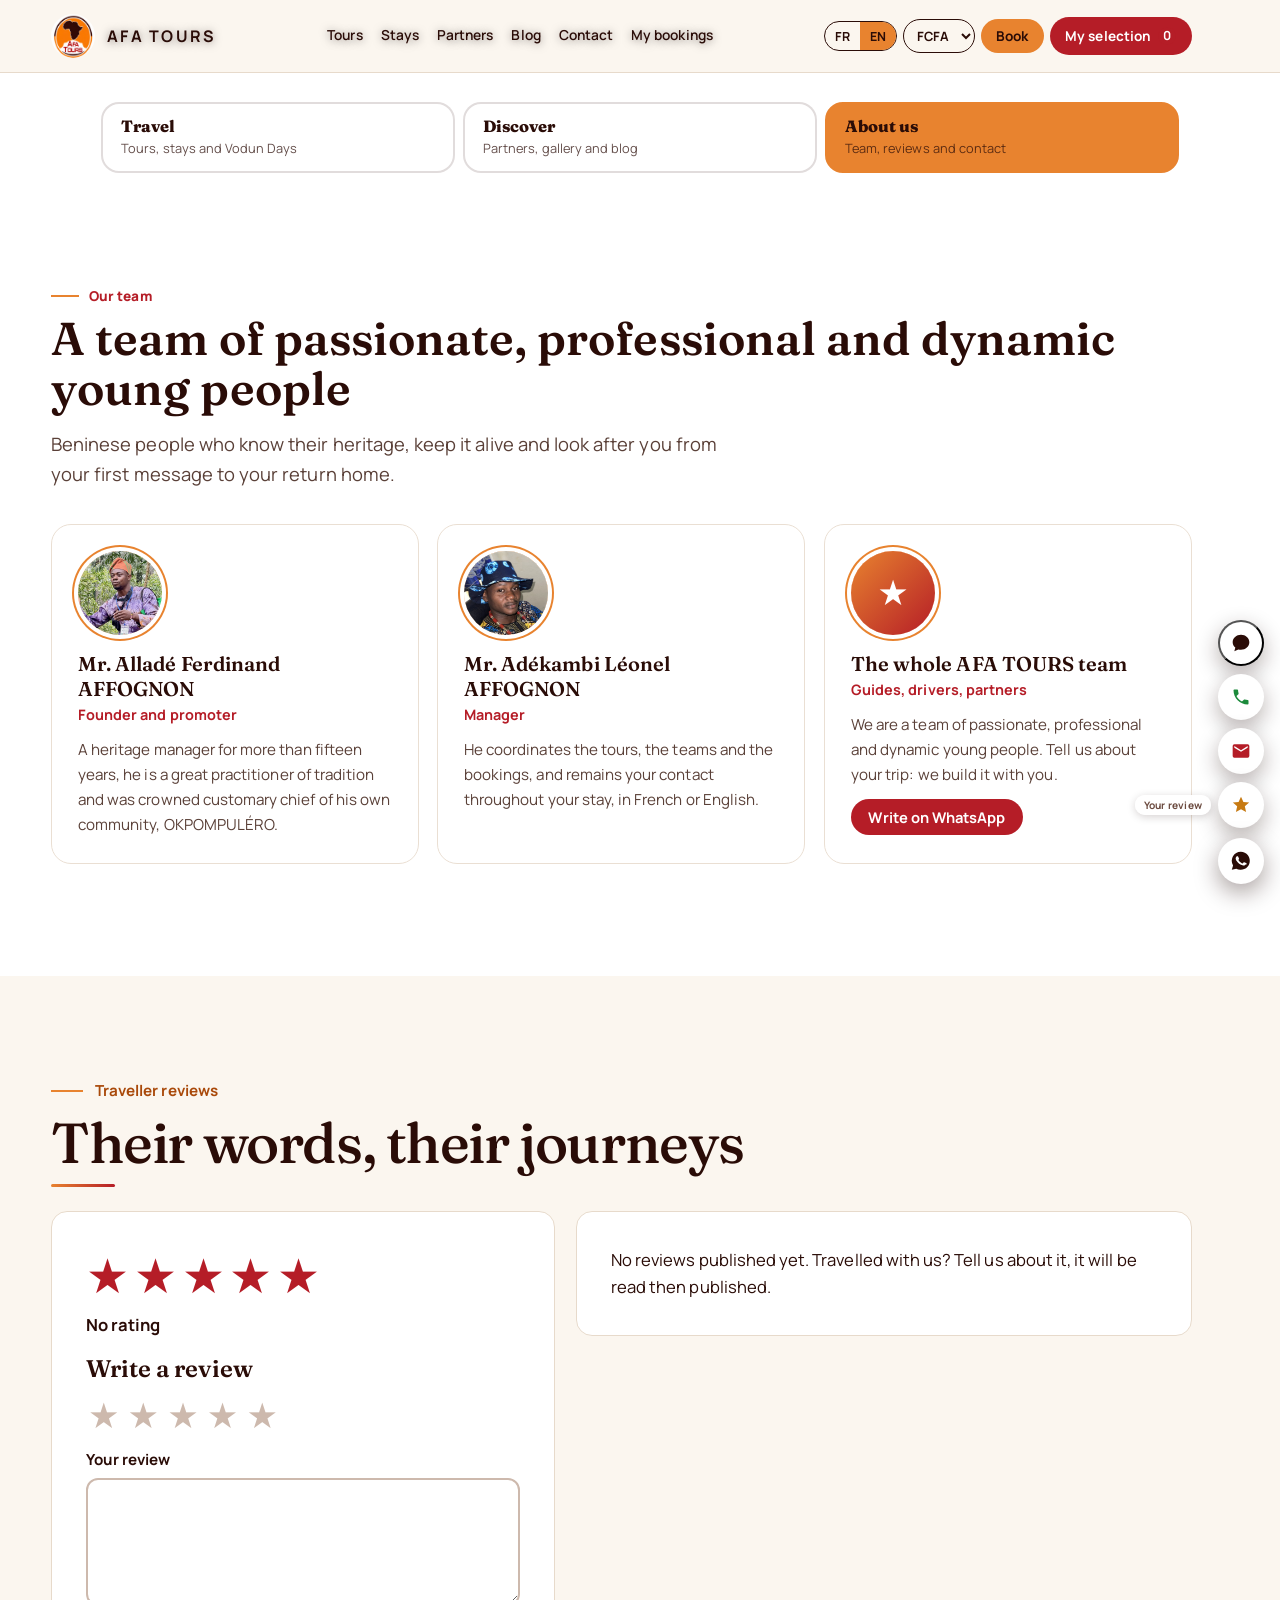
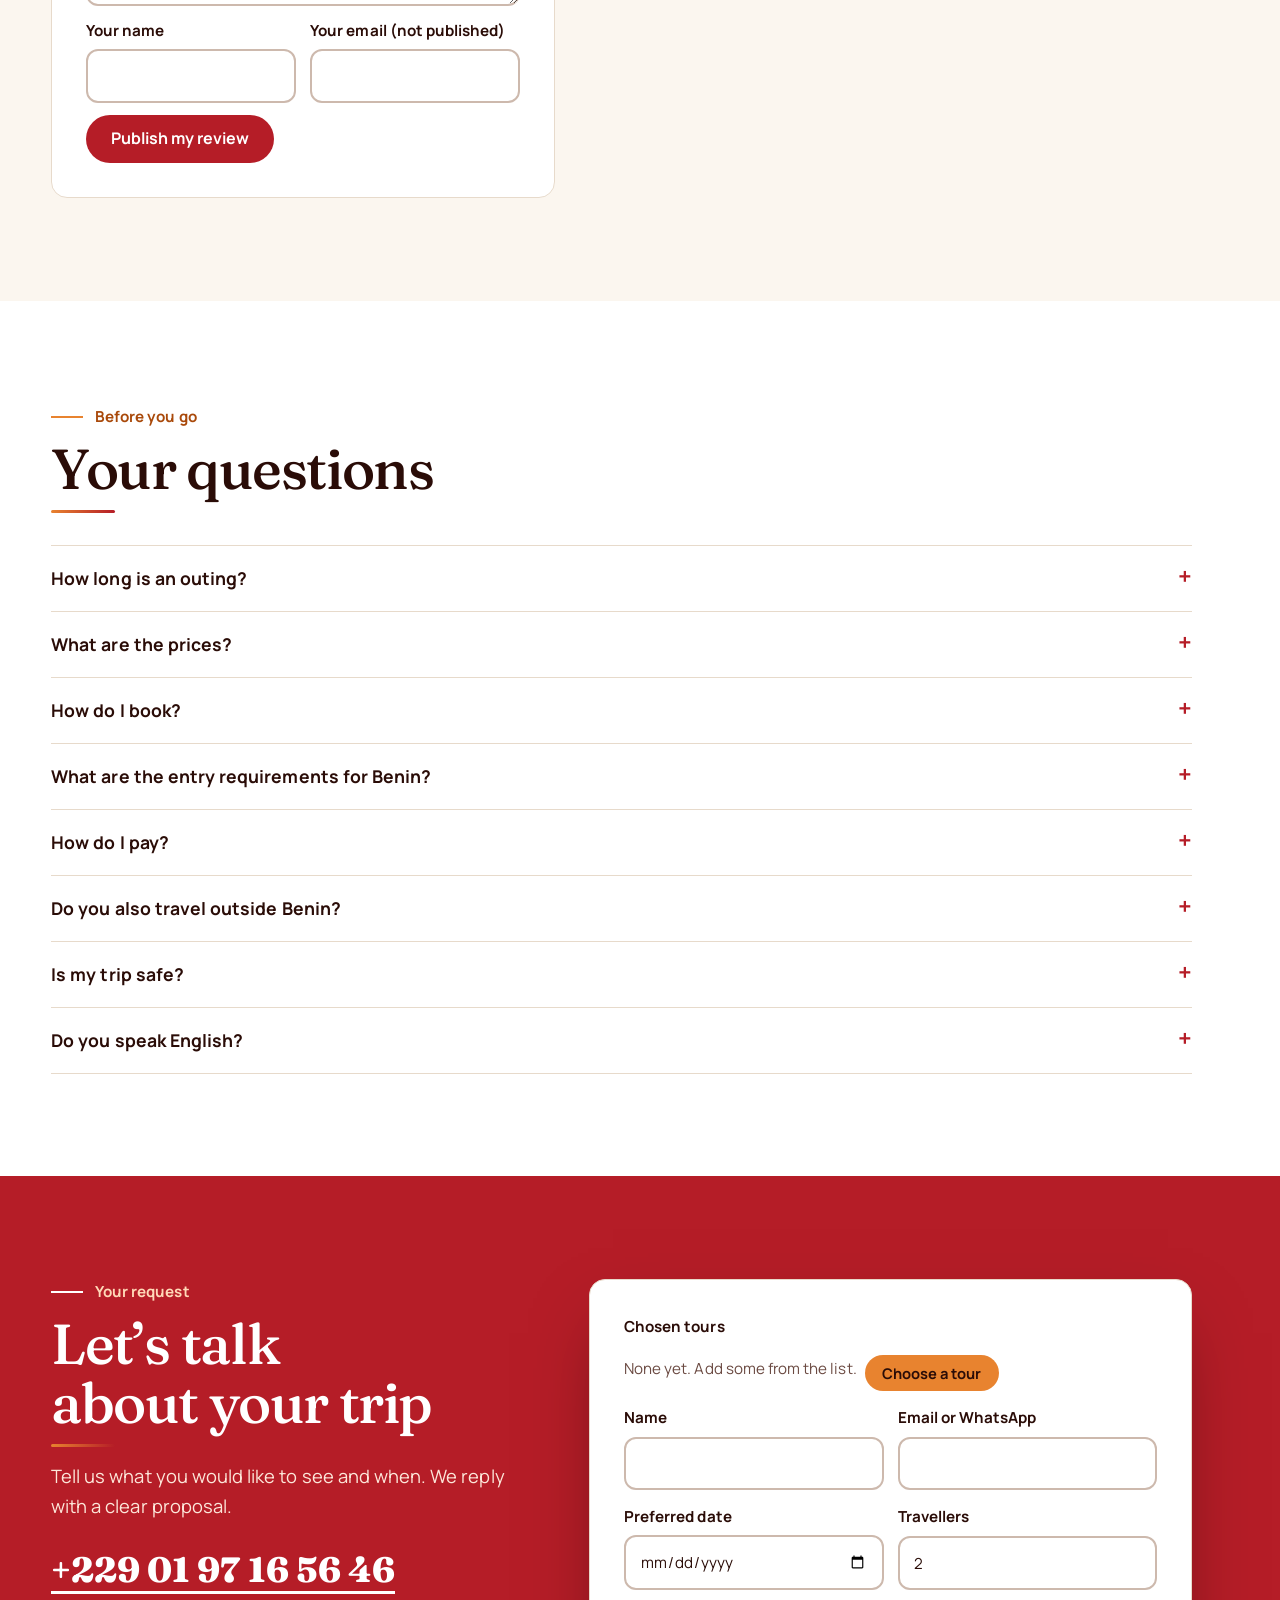
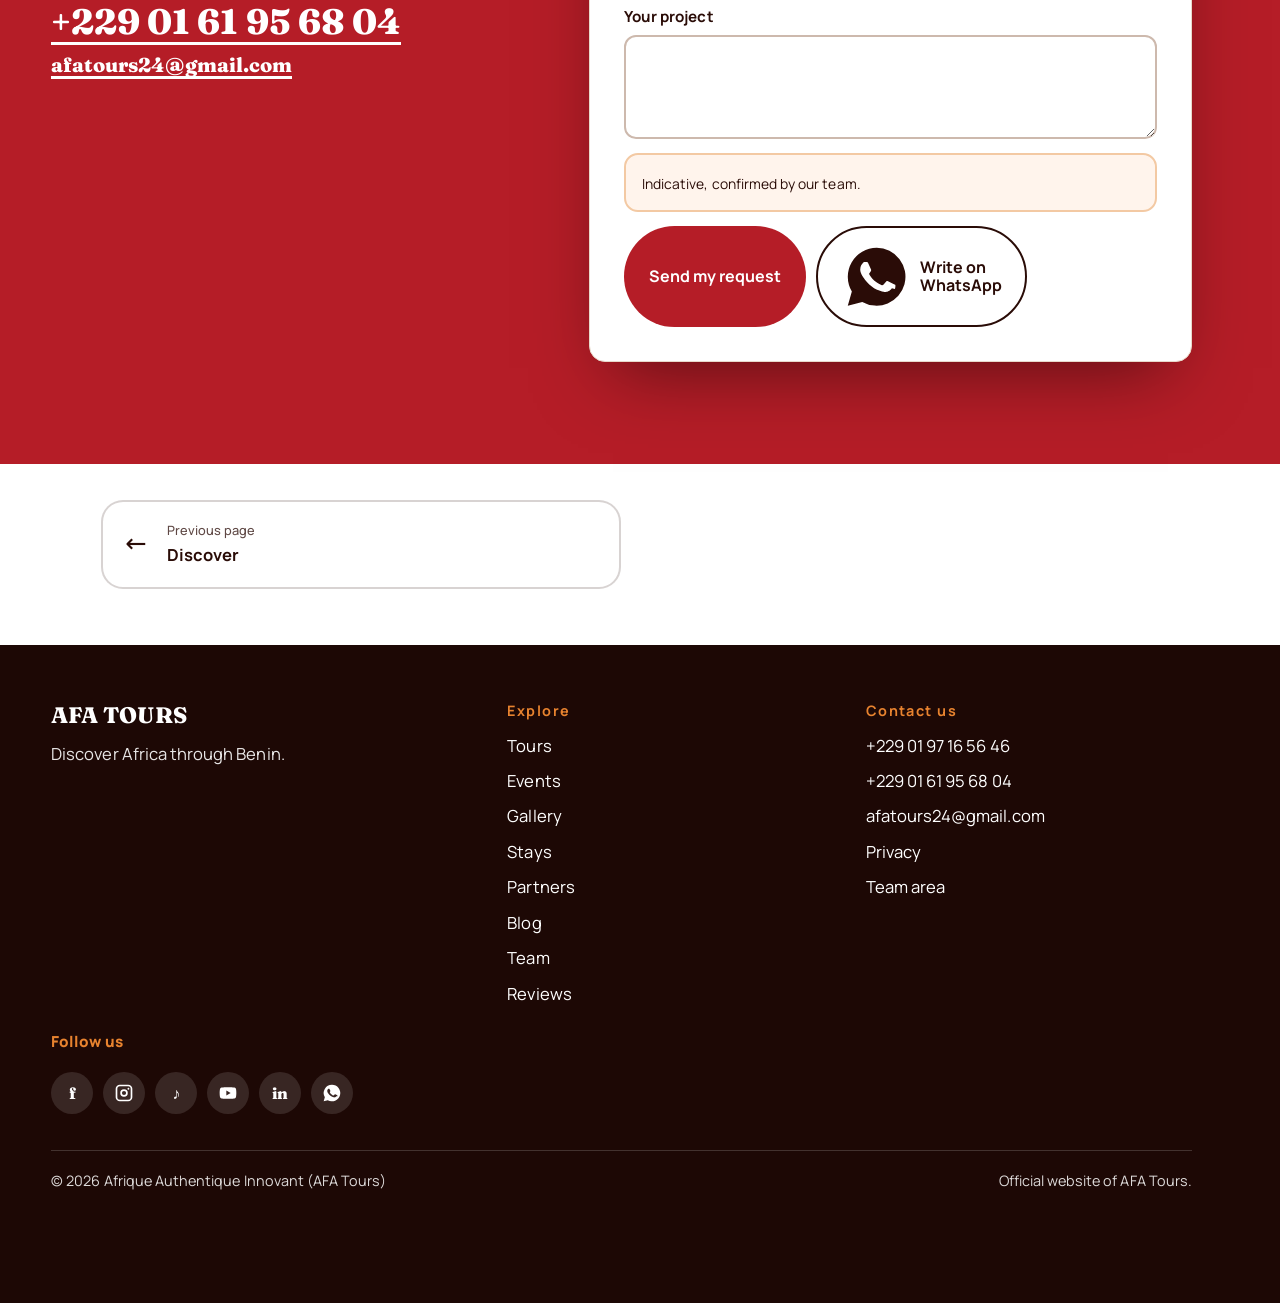
==== commit 94f67720: "Site en 3 pages, tap/survol mobile, anti-zoom, croix fixe, partenaires réels + gestion admin, avis t" ====
--- a/about.html
+++ b/about.html
@@ -1 +1 @@
-<!doctype html><html lang="fr"><head><meta charset="utf-8"><meta name="viewport" content="width=device-width,initial-scale=1"><title>Notre agence | AFA TOURS INNOVANT</title><link rel="icon" href="afa-tours-logo.jpg"><link href="https://fonts.googleapis.com/css2?family=DM+Sans:wght@400;500;600;700;800&family=Playfair+Display:wght@500;600;700;800&display=swap" rel="stylesheet"><link rel="stylesheet" href="styles.css"><link rel="stylesheet" href="motion-plus.css" data-afa-motion-plus><link rel="canonical" href="https://leonel-affognon.github.io/afa-tours-website/about.html"><meta property="og:locale" content="fr_BJ"><meta property="og:type" content="website"><meta property="og:site_name" content="AFA TOURS INNOVANT"><meta property="og:title" content="Notre agence | AFA TOURS INNOVANT"><meta property="og:description" content="Notre agence | AFA TOURS INNOVANT. Découvrez le Bénin avec AFRIQUE AUTHENTIQUE INNOVANT (AFA TOURS INNOVANT)."><meta property="og:url" content="https://leonel-affognon.github.io/afa-tours-website/about.html"><meta property="og:image" content="https://leonel-affognon.github.io/afa-tours-website/afa-tours-logo.jpg"><meta property="og:image:alt" content="Logo officiel AFA TOURS INNOVANT"><meta property="og:image:type" content="image/jpeg"><meta name="twitter:card" content="summary"><meta name="twitter:title" content="Notre agence | AFA TOURS INNOVANT"><meta name="twitter:description" content="Notre agence | AFA TOURS INNOVANT. Découvrez le Bénin avec AFRIQUE AUTHENTIQUE INNOVANT (AFA TOURS INNOVANT)."><meta name="twitter:image" content="https://leonel-affognon.github.io/afa-tours-website/afa-tours-logo.jpg"></head><body><header class="site-header"><a class="brand" href="index.html"><img src="afa-tours-logo.jpg" alt="Logo AFRIQUE AUTHENTIQUE INNOVANT"><span><b>AFRIQUE AUTHENTIQUE INNOVANT</b><small>AFA TOURS INNOVANT</small></span></a><button class="menu-toggle" aria-label="Ouvrir le menu" aria-expanded="false">☰</button><nav class="main-nav"><a href="index.html">Accueil</a><a href="circuits.html" >Circuits</a><a href="destinations.html" >Destinations</a><a href="experiences.html" >Expériences</a><a href="agenda.html">Festivals &amp; événements</a><a href="about.html" class="active">Notre agence</a><a href="gallery.html" >Galerie</a><a href="contact.html" >Contact</a></nav><div class="header-actions"><label class="language-label" for="language">Langue</label><select id="language" aria-label="Choisir la langue"><option value="fr">Français</option><option value="en">English</option><option value="de">Deutsch</option><option value="es">Español</option><option value="pt">Português</option></select><a class="button button-small" href="contact.html#booking">Préparer mon voyage</a></div></header><main><section class="inner-hero about-hero"><div class="inner-hero-image" style="background-image:url('https://images.unsplash.com/photo-1523805009345-7448845a9e53?auto=format&fit=crop&w=2000&q=90')"></div><div class="inner-hero-overlay"></div><div class="inner-hero-content"><p class="eyebrow">NOTRE VISION DU VOYAGE</p><h1>Le Bénin se découvre<br><em>avec ses habitants.</em></h1><p>AFRIQUE AUTHENTIQUE INNOVANT crée des découvertes qui rapprochent les voyageurs des territoires, des cultures et des personnes.</p><a class="button" href="contact.html">Rencontrer notre équipe ↗</a></div></section><section class="about-story"><div><p class="section-kicker">QUI NOUS SOMMES</p><h2>Le voyage comme une rencontre, pas comme une simple visite.</h2></div><div><p>AFA TOURS INNOVANT est une agence tournée vers la découverte du Bénin et de ses richesses culturelles, humaines et naturelles. Notre approche met l’accent sur l’écoute, la qualité de l’accompagnement et le respect des lieux visités.</p><p>De Porto-Novo à Adjarra, et au-delà, nous imaginons des expériences adaptées aux envies de chaque voyageur.</p><a class="text-link" href="circuits.html">Découvrir nos circuits ↗</a></div></section><section class="values-band"><article><span>01</span><h3>Authenticité</h3><p>Prendre le temps de découvrir les lieux et les histoires qui les habitent.</p></article><article><span>02</span><h3>Rencontre</h3><p>Faire une place aux échanges et aux savoir-faire des communautés.</p></article><article><span>03</span><h3>Attention</h3><p>Construire chaque expérience en tenant compte des attentes des voyageurs.</p></article></section><section class="closing-banner"><p class="eyebrow">AFRIQUE AUTHENTIQUE INNOVANT</p><h2>Découvrir l’Afrique<br><em>à travers le Bénin.</em></h2><a class="button button-light" href="contact.html">Nous contacter</a></section></main><footer class="footer"><div class="footer-brand"><img src="afa-tours-logo.jpg" alt="Logo AFA TOURS"><div><b>AFRIQUE AUTHENTIQUE INNOVANT</b><p>Découvrir l’Afrique à travers le Bénin.</p></div></div><div class="footer-links"><a href="circuits.html">Circuits</a><a href="destinations.html">Destinations</a><a href="experiences.html">Expériences</a><a href="about.html">Notre agence</a><a href="gallery.html">Galerie</a><a href="contact.html">Contact</a><a href="confidentialite.html">Confidentialité</a></div><div class="footer-bottom"><span>© 2026 AFRIQUE AUTHENTIQUE INNOVANT — AFA TOURS INNOVANT. Tous droits réservés.</span><span>BENIN · WEST AFRICA</span></div></footer><a class="floating-whatsapp" href="https://wa.me/2290197165646" target="_blank" rel="noopener" aria-label="WhatsApp">WA</a><script src="language.js"></script><script src="site-locales.js" defer></script><script src="site.js"></script><script src="motion-plus.js" defer></script></body></html>+<!doctype html><html lang="fr"><head><meta charset="utf-8"><meta name="viewport" content="width=device-width,initial-scale=1"><title>AFA TOURS</title><meta http-equiv="refresh" content="0;url=index.html#equipe"><link rel="canonical" href="https://leonel-affognon.github.io/afa-tours-website/index.html#equipe"><script>location.replace("index.html#equipe")</script></head><body><a href="index.html#equipe">AFA TOURS</a></body></html>
